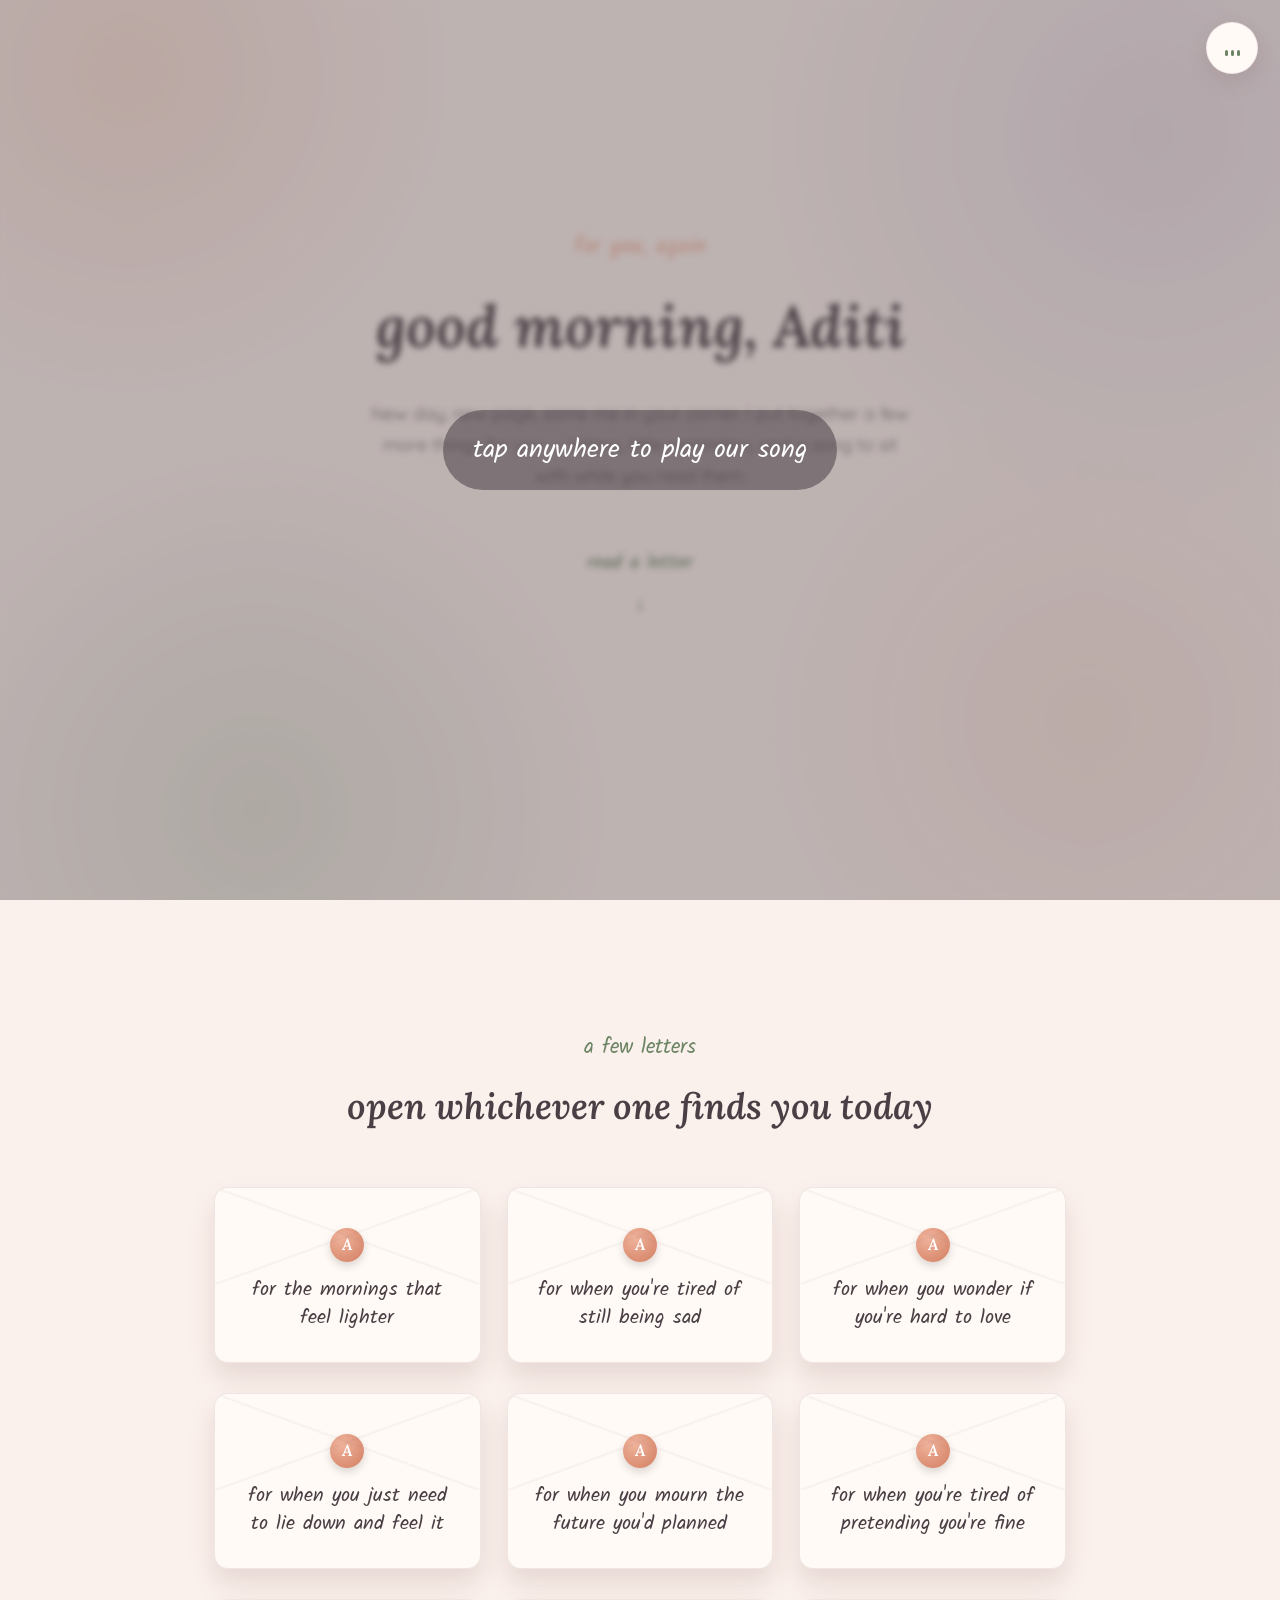
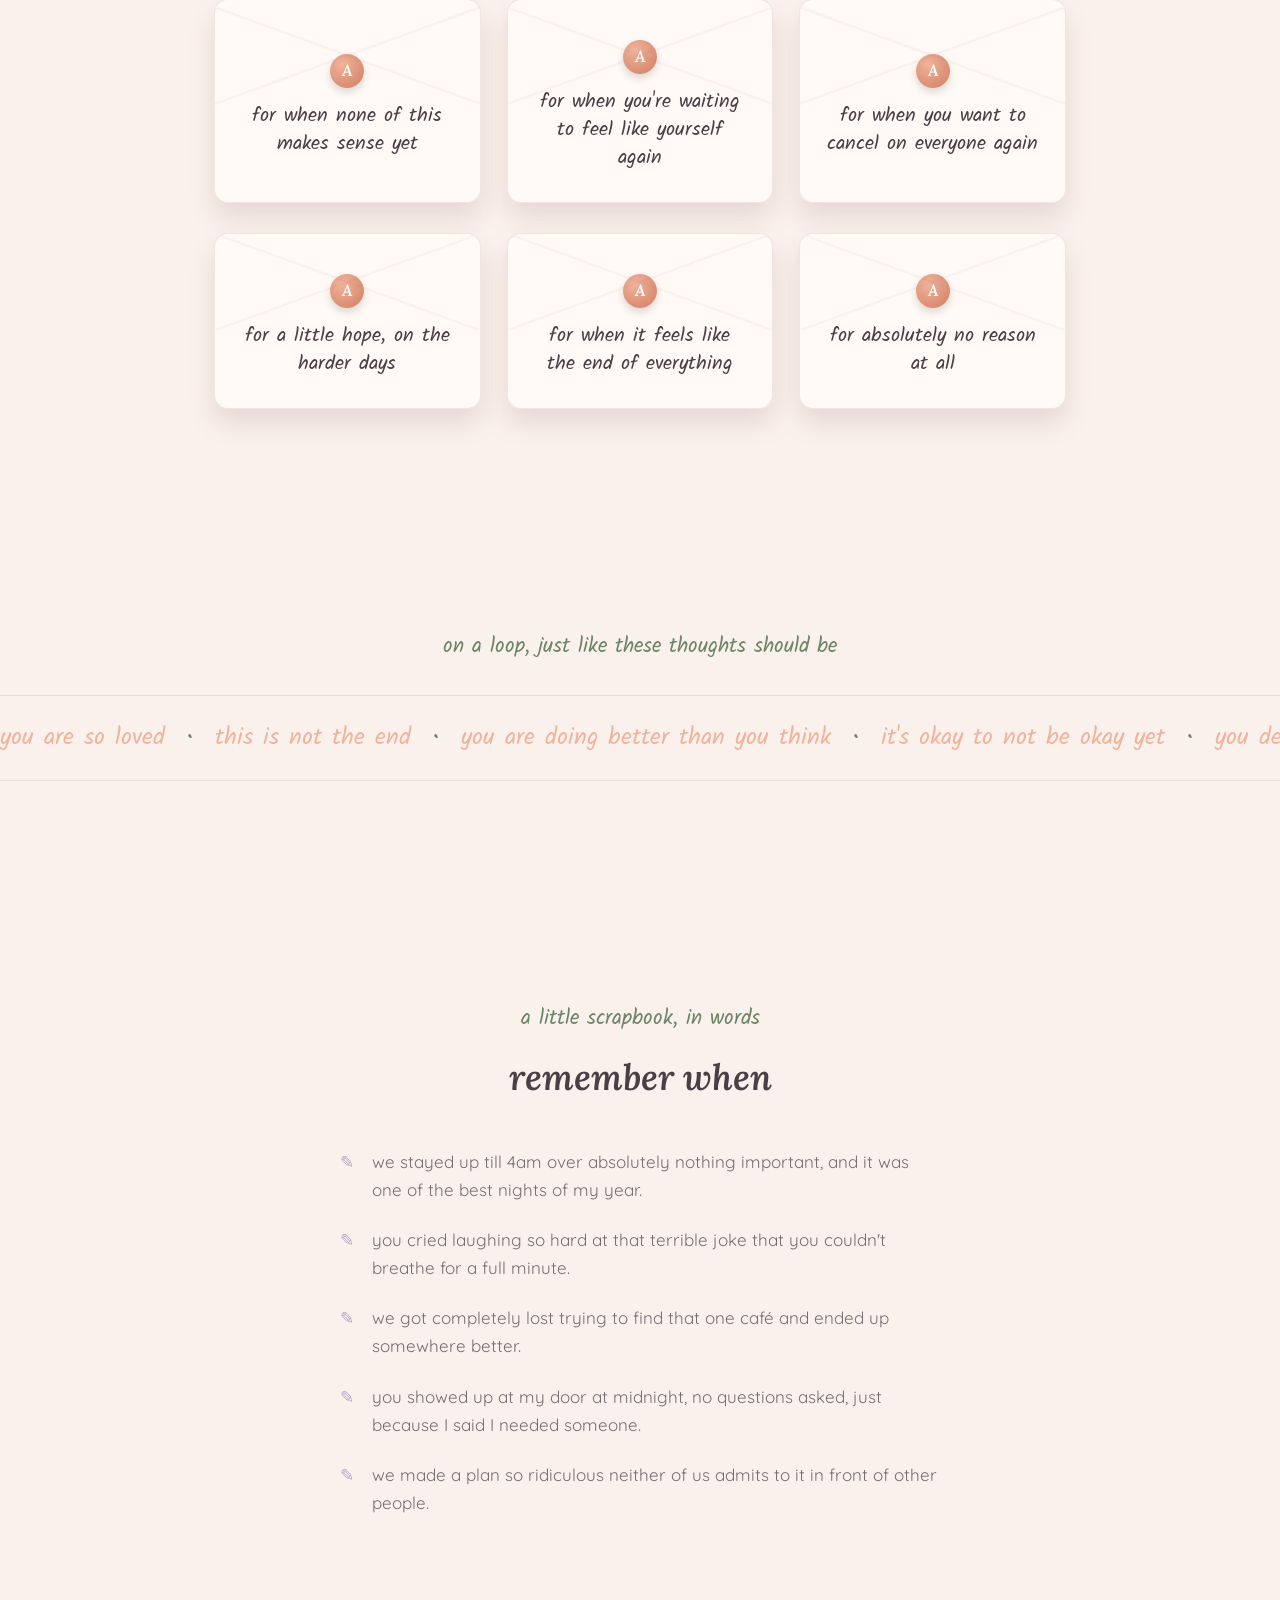
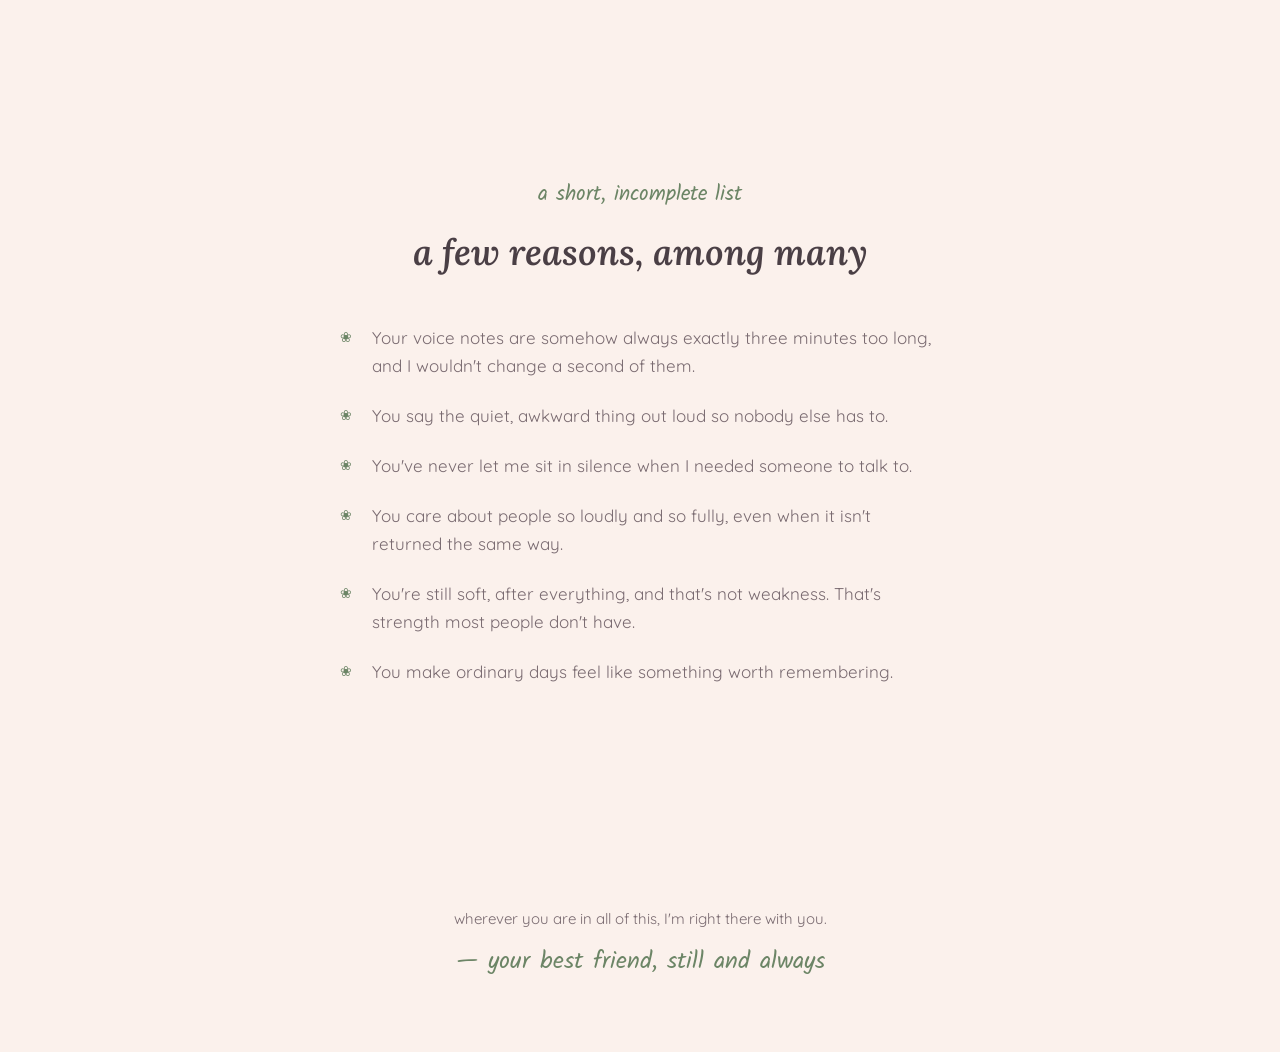
==== index.html @ 1a7e2102 "Add files via upload" ====
<!DOCTYPE html>
<html lang="en">
<head>
<meta charset="UTF-8">
<meta name="viewport" content="width=device-width, initial-scale=1.0">
<title>For Aditi</title>

<link rel="preconnect" href="https://fonts.googleapis.com">
<link rel="preconnect" href="https://fonts.gstatic.com" crossorigin>
<link href="https://fonts.googleapis.com/css2?family=Lora:ital,wght@0,500;0,600;1,500&family=Kalam:wght@400;700&family=Quicksand:wght@300;400;500;600&display=swap" rel="stylesheet">

<link rel="stylesheet" href="style.css">
</head>
<body>

<div class="bg-bloom" aria-hidden="true"></div>

<!-- ============== MUSIC ============== -->
<audio id="bgAudio" src="song.mp3" loop preload="auto"></audio>
<button class="music-toggle" id="musicToggle" aria-label="Play or pause the song">
  <span class="music-bars"><span></span><span></span><span></span></span>
</button>
<div class="music-prompt" id="musicPrompt">
  <p>tap anywhere to play our song</p>
</div>

<!-- ============== HERO ============== -->
<section class="hero">
  <p class="hero-eyebrow">for you, again</p>
  <h1 class="hero-title">good morning, Aditi</h1>
  <p class="hero-text">
    New day, new page, same me in your corner. I put together a few more
    things for you — letters, little reminders, and a song to sit with
    while you read them.
  </p>
  <a href="#letters" class="scroll-cue">
    <span>read a letter</span>
    <span class="scroll-arrow">↓</span>
  </a>
</section>

<!-- ============== LETTERS ============== -->
<section id="letters" class="letters-section">
  <p class="section-eyebrow">a few letters</p>
  <h2 class="section-title">open whichever one finds you today</h2>

  <div class="envelope-grid">

    <button class="envelope" data-message="Some mornings will feel lighter before you even remember why they should feel heavy. Let those mornings happen without guilt. They're not you forgetting. They're you healing.">
      <span class="seal">A</span>
      <span class="envelope-label">for the mornings that feel lighter</span>
    </button>

    <button class="envelope" data-message="You keep apologising for still being sad about this. Stop. There's no deadline on this feeling, no committee deciding you've grieved for long enough. Feel it exactly as long as you need to.">
      <span class="seal">A</span>
      <span class="envelope-label">for when you're tired of still being sad</span>
    </button>

    <button class="envelope" data-message="You are not hard to love. You are not too much, too sensitive, or too anything. You gave your love to someone who couldn't meet it. That's a gap in him, not an excess in you.">
      <span class="seal">A</span>
      <span class="envelope-label">for when you wonder if you're hard to love</span>
    </button>

    <button class="envelope" data-message="Put this on when you need it, and just lie there. You don't have to do anything with the feeling. You don't have to fix it right now. Just let the song hold it for a few minutes so you don't have to.">
      <span class="seal">A</span>
      <span class="envelope-label">for when you just need to lie down and feel it</span>
    </button>

    <button class="envelope" data-message="You keep thinking about the version of the future you'd planned with him. That future is gone, yes. But you get to build a new one, and this time every single detail in it is actually yours to choose.">
      <span class="seal">A</span>
      <span class="envelope-label">for when you mourn the future you'd planned</span>
    </button>

    <button class="envelope" data-message="You don't have to perform strength for people who ask how you're doing. 'I'm having a hard time, thanks for asking' is a full, honest, acceptable answer. You don't owe anyone a brave face.">
      <span class="seal">A</span>
      <span class="envelope-label">for when you're tired of pretending you're fine</span>
    </button>

    <button class="envelope" data-message="Somewhere down the line, this is going to be the thing that taught you what you won't settle for again. Right now it just hurts. Later, it'll make sense. Both of those things are true at once.">
      <span class="seal">A</span>
      <span class="envelope-label">for when none of this makes sense yet</span>
    </button>

    <button class="envelope" data-message="I know you keep waiting to feel 'back to normal.' Here's the thing — you won't go back. You'll go forward, into a version of normal that's a little wiser and a little more yours. That's not a loss. That's growth in disguise.">
      <span class="seal">A</span>
      <span class="envelope-label">for when you're waiting to feel like yourself again</span>
    </button>

    <button class="envelope" data-message="I know your instinct is to disappear a little right now, to cancel plans and go quiet. Come out anyway, even for an hour. You don't have to be fun. Just be there. I'll do the rest.">
      <span class="seal">A</span>
      <span class="envelope-label">for when you want to cancel on everyone again</span>
    </button>

    <button class="envelope" data-message="You will fall in love again, properly, with someone who makes it look easy to choose you. And until then, you are so completely loved right here, right now, exactly as you are.">
      <span class="seal">A</span>
      <span class="envelope-label">for a little hope, on the harder days</span>
    </button>

    <button class="envelope" data-message="This isn't the end of your story, it's barely even a plot twist. Give it six months, a year. You'll look back at this exact moment and barely recognise how much smaller it feels from there.">
      <span class="seal">A</span>
      <span class="envelope-label">for when it feels like the end of everything</span>
    </button>

    <button class="envelope" data-message="This one has no sad part. Just — I love you. I'm endlessly proud of how you're handling this. And I'm not going anywhere, not now, not ever. That's the whole letter.">
      <span class="seal">A</span>
      <span class="envelope-label">for absolutely no reason at all</span>
    </button>

  </div>
</section>

<!-- ============== LITTLE REMINDERS (marquee) ============== -->
<section class="reminders-section">
  <p class="section-eyebrow">on a loop, just like these thoughts should be</p>
  <div class="marquee">
    <div class="marquee-track">
      <span>you are so loved</span>
      <span>•</span>
      <span>this is not the end</span>
      <span>•</span>
      <span>you are doing better than you think</span>
      <span>•</span>
      <span>it's okay to not be okay yet</span>
      <span>•</span>
      <span>you deserve so much softness</span>
      <span>•</span>
      <span>you are so loved</span>
      <span>•</span>
      <span>this is not the end</span>
      <span>•</span>
      <span>you are doing better than you think</span>
      <span>•</span>
      <span>it's okay to not be okay yet</span>
      <span>•</span>
      <span>you deserve so much softness</span>
      <span>•</span>
    </div>
  </div>
</section>

<!-- ============== REMEMBER WHEN ============== -->
<section class="memories-section">
  <p class="section-eyebrow">a little scrapbook, in words</p>
  <h2 class="section-title">remember when</h2>

  <ul class="memories-list">
    <li>we stayed up till 4am over absolutely nothing important, and it was one of the best nights of my year.</li>
    <li>you cried laughing so hard at that terrible joke that you couldn't breathe for a full minute.</li>
    <li>we got completely lost trying to find that one café and ended up somewhere better.</li>
    <li>you showed up at my door at midnight, no questions asked, just because I said I needed someone.</li>
    <li>we made a plan so ridiculous neither of us admits to it in front of other people.</li>
  </ul>
</section>

<!-- ============== REASONS ============== -->
<section class="reasons-section">
  <p class="section-eyebrow">a short, incomplete list</p>
  <h2 class="section-title">a few reasons, among many</h2>

  <ul class="reasons-list">
    <li>Your voice notes are somehow always exactly three minutes too long, and I wouldn't change a second of them.</li>
    <li>You say the quiet, awkward thing out loud so nobody else has to.</li>
    <li>You've never let me sit in silence when I needed someone to talk to.</li>
    <li>You care about people so loudly and so fully, even when it isn't returned the same way.</li>
    <li>You're still soft, after everything, and that's not weakness. That's strength most people don't have.</li>
    <li>You make ordinary days feel like something worth remembering.</li>
  </ul>
</section>

<!-- ============== FOOTER ============== -->
<footer class="footer">
  <p class="footer-line">wherever you are in all of this, I'm right there with you.</p>
  <p class="footer-sign">— your best friend, still and always</p>
</footer>

<!-- ============== LETTER MODAL ============== -->
<div class="note-modal" id="noteModal">
  <div class="note-modal-card">
    <button class="note-modal-close" id="noteModalClose" aria-label="Close">✕</button>
    <p class="note-modal-text" id="noteModalText"></p>
  </div>
</div>

<script src="script.js"></script>
</body>
</html>
---- style.css ----
/* =========================================
   RESET
========================================= */
* { margin: 0; padding: 0; box-sizing: border-box; }
html { scroll-behavior: smooth; }
ul, ol { list-style: none; }
a { color: inherit; text-decoration: none; }
button { font: inherit; cursor: pointer; }

/* =========================================
   TOKENS — soft dawn palette
========================================= */
:root {
  --bg: #fbf1ec;
  --bg-soft: #f6e5e6;
  --card: #fffaf6;
  --sage: #8fa888;
  --sage-deep: #6c8566;
  --lavender: #b9a4c9;
  --peach: #f0b39c;
  --ink: #4a3f45;
  --ink-soft: #7a6b71;
  --shadow: rgba(122, 90, 90, 0.16);

  --font-display: "Lora", serif;
  --font-hand: "Kalam", cursive;
  --font-body: "Quicksand", sans-serif;
}

body {
  background: var(--bg);
  color: var(--ink);
  font-family: var(--font-body);
  font-weight: 400;
  line-height: 1.7;
  overflow-x: hidden;
  position: relative;
}

section {
  padding: 130px 24px;
  max-width: 900px;
  margin: 0 auto;
  text-align: center;
  position: relative;
  z-index: 1;
}

.section-eyebrow {
  font-family: var(--font-hand);
  font-size: 21px;
  color: var(--sage-deep);
}

.section-title {
  font-family: var(--font-display);
  font-style: italic;
  font-weight: 600;
  font-size: 36px;
  margin: 10px 0 20px;
  color: var(--ink);
}

/* =========================================
   BACKGROUND BLOOM
========================================= */
.bg-bloom {
  position: fixed;
  inset: 0;
  z-index: 0;
  pointer-events: none;
  background:
    radial-gradient(500px circle at 10% 8%, rgba(240, 179, 156, 0.28), transparent 65%),
    radial-gradient(600px circle at 90% 15%, rgba(185, 164, 201, 0.24), transparent 65%),
    radial-gradient(550px circle at 20% 90%, rgba(143, 168, 136, 0.20), transparent 65%),
    radial-gradient(500px circle at 85% 80%, rgba(240, 179, 156, 0.18), transparent 65%);
}

/* =========================================
   MUSIC CONTROLS
========================================= */
.music-toggle {
  position: fixed;
  top: 22px;
  right: 22px;
  z-index: 60;
  width: 52px;
  height: 52px;
  border-radius: 50%;
  background: var(--card);
  box-shadow: 0 8px 20px var(--shadow);
  display: flex;
  align-items: center;
  justify-content: center;
  border: 1px solid rgba(140, 110, 120, 0.12);
}

.music-bars {
  display: flex;
  align-items: flex-end;
  gap: 3px;
  height: 16px;
}

.music-bars span {
  width: 3px;
  background: var(--sage-deep);
  border-radius: 2px;
  height: 6px;
  transition: height .2s ease;
}

.music-toggle.playing .music-bars span:nth-child(1) { animation: bar1 1.1s ease-in-out infinite; }
.music-toggle.playing .music-bars span:nth-child(2) { animation: bar2 1.1s ease-in-out infinite .15s; }
.music-toggle.playing .music-bars span:nth-child(3) { animation: bar3 1.1s ease-in-out infinite .3s; }

@keyframes bar1 { 0%,100% { height: 6px; } 50% { height: 16px; } }
@keyframes bar2 { 0%,100% { height: 10px; } 50% { height: 5px; } }
@keyframes bar3 { 0%,100% { height: 8px; } 50% { height: 14px; } }

.music-prompt {
  position: fixed;
  inset: 0;
  z-index: 55;
  display: flex;
  align-items: center;
  justify-content: center;
  background: rgba(74, 63, 69, 0.35);
  backdrop-filter: blur(3px);
  opacity: 0;
  visibility: hidden;
  transition: opacity .3s ease, visibility .3s ease;
}

.music-prompt.visible {
  opacity: 1;
  visibility: visible;
}

.music-prompt p {
  font-family: var(--font-hand);
  font-size: 26px;
  color: #fff;
  background: rgba(74, 63, 69, 0.55);
  padding: 18px 30px;
  border-radius: 40px;
}

/* =========================================
   HERO
========================================= */
.hero {
  min-height: 100vh;
  display: flex;
  flex-direction: column;
  align-items: center;
  justify-content: center;
  padding-top: 80px;
}

.hero-eyebrow {
  font-family: var(--font-hand);
  font-size: 23px;
  color: var(--peach);
  margin-bottom: 10px;
}

.hero-title {
  font-family: var(--font-display);
  font-style: italic;
  font-weight: 600;
  font-size: 58px;
  color: var(--ink);
  margin-bottom: 24px;
}

.hero-text {
  max-width: 540px;
  font-size: 18px;
  color: var(--ink-soft);
  margin-bottom: 55px;
}

.scroll-cue {
  display: flex;
  flex-direction: column;
  align-items: center;
  gap: 8px;
  font-family: var(--font-hand);
  font-size: 20px;
  color: var(--sage-deep);
  transition: transform .3s ease;
}

.scroll-cue:hover { transform: translateY(4px); }
.scroll-arrow { animation: bob 2s ease-in-out infinite; }

@keyframes bob {
  0%, 100% { transform: translateY(0); }
  50% { transform: translateY(6px); }
}

/* =========================================
   LETTERS / ENVELOPES
========================================= */
.envelope-grid {
  margin-top: 50px;
  display: grid;
  grid-template-columns: repeat(auto-fit, minmax(250px, 1fr));
  gap: 30px 26px;
}

.envelope {
  position: relative;
  background: var(--card);
  border: 1px solid rgba(140, 110, 120, 0.14);
  border-radius: 14px;
  padding: 40px 24px 30px;
  min-height: 170px;
  display: flex;
  flex-direction: column;
  align-items: center;
  justify-content: center;
  gap: 14px;
  box-shadow: 0 14px 26px var(--shadow);
  transition: transform .25s ease, box-shadow .25s ease;
}

.envelope::before {
  content: "";
  position: absolute;
  top: 0;
  left: 0;
  right: 0;
  height: 55%;
  background: linear-gradient(160deg, transparent 49%, rgba(140, 110, 120, 0.07) 50%, transparent 51%),
              linear-gradient(20deg, transparent 49%, rgba(140, 110, 120, 0.07) 50%, transparent 51%);
  border-radius: 14px 14px 0 0;
  pointer-events: none;
}

.envelope:hover,
.envelope:focus-visible {
  transform: translateY(-6px);
  box-shadow: 0 20px 34px var(--shadow);
}

.seal {
  width: 34px;
  height: 34px;
  border-radius: 50%;
  background: radial-gradient(circle at 35% 30%, var(--peach), #d98b6f 75%);
  color: #fff;
  font-family: var(--font-display);
  font-style: italic;
  font-weight: 600;
  font-size: 16px;
  display: flex;
  align-items: center;
  justify-content: center;
  box-shadow: 0 4px 8px rgba(0,0,0,0.15);
}

.envelope-label {
  font-family: var(--font-hand);
  font-size: 20px;
  line-height: 1.4;
  color: var(--ink);
}

/* =========================================
   LETTER MODAL
========================================= */
.note-modal {
  position: fixed;
  inset: 0;
  z-index: 50;
  display: flex;
  align-items: center;
  justify-content: center;
  padding: 24px;
  background: rgba(74, 63, 69, 0.4);
  backdrop-filter: blur(6px);
  opacity: 0;
  visibility: hidden;
  transition: opacity .3s ease, visibility .3s ease;
}

.note-modal.open {
  opacity: 1;
  visibility: visible;
}

.note-modal-card {
  position: relative;
  max-width: 520px;
  width: 100%;
  background: var(--card);
  color: var(--ink);
  border-radius: 16px;
  padding: 54px 42px;
  box-shadow: 0 30px 60px rgba(74, 63, 69, 0.3);
  transform: scale(0.92) translateY(10px);
  transition: transform .3s ease;
  max-height: 80vh;
  overflow-y: auto;
}

.note-modal.open .note-modal-card {
  transform: scale(1) translateY(0);
}

.note-modal-text {
  font-family: var(--font-hand);
  font-size: 25px;
  line-height: 1.55;
  text-align: center;
}

.note-modal-close {
  position: absolute;
  top: 16px;
  right: 20px;
  background: none;
  border: none;
  font-size: 18px;
  color: var(--ink);
  opacity: 0.45;
  transition: opacity .2s ease;
}

.note-modal-close:hover { opacity: 1; }

/* =========================================
   MARQUEE / LITTLE REMINDERS
========================================= */
.reminders-section {
  max-width: 100%;
  padding: 90px 0;
}

.marquee {
  margin-top: 30px;
  overflow: hidden;
  white-space: nowrap;
  border-top: 1px solid rgba(140,110,120,0.15);
  border-bottom: 1px solid rgba(140,110,120,0.15);
  padding: 22px 0;
}

.marquee-track {
  display: inline-flex;
  gap: 22px;
  animation: scrollMarquee 32s linear infinite;
  font-family: var(--font-hand);
  font-size: 24px;
  color: var(--sage-deep);
}

.marquee-track span:nth-child(odd) { color: var(--peach); }

@keyframes scrollMarquee {
  from { transform: translateX(0); }
  to { transform: translateX(-50%); }
}

/* =========================================
   MEMORIES / REASONS LISTS
========================================= */
.memories-list,
.reasons-list {
  margin-top: 40px;
  display: flex;
  flex-direction: column;
  gap: 22px;
  text-align: left;
  max-width: 600px;
  margin-left: auto;
  margin-right: auto;
}

.memories-list li,
.reasons-list li {
  position: relative;
  padding-left: 32px;
  font-size: 17px;
  line-height: 1.65;
  color: var(--ink-soft);
}

.memories-list li::before {
  content: "✎";
  position: absolute;
  left: 0;
  top: 0;
  color: var(--lavender);
  font-size: 17px;
}

.reasons-list li::before {
  content: "❀";
  position: absolute;
  left: 0;
  top: 2px;
  color: var(--sage-deep);
  font-size: 14px;
}

/* =========================================
   FOOTER
========================================= */
.footer {
  padding: 90px 24px 70px;
  text-align: center;
  position: relative;
  z-index: 1;
}

.footer-line {
  color: var(--ink-soft);
  font-size: 15px;
  margin-bottom: 10px;
}

.footer-sign {
  font-family: var(--font-hand);
  font-size: 24px;
  color: var(--sage-deep);
}

/* =========================================
   MOTION SAFETY
========================================= */
@media (prefers-reduced-motion: reduce) {
  *, *::before, *::after {
    animation-duration: 0.001ms !important;
    animation-iteration-count: 1 !important;
    transition-duration: 0.001ms !important;
    scroll-behavior: auto !important;
  }
  .marquee-track { animation: none; }
}

/* =========================================
   RESPONSIVE
========================================= */
@media (max-width: 640px) {
  section { padding: 70px 18px; }
  .hero { padding-top: 60px; }
  .hero-title { font-size: 38px; }
  .hero-text { font-size: 16px; margin-bottom: 44px; }
  .section-title { font-size: 26px; }
  .section-eyebrow { font-size: 18px; }

  .envelope-grid { grid-template-columns: 1fr; gap: 20px; margin-top: 36px; }
  .envelope { min-height: 130px; padding: 32px 20px 24px; }
  .envelope-label { font-size: 18px; }

  .note-modal-card { padding: 40px 24px; max-height: 75vh; }
  .note-modal-text { font-size: 21px; }

  .memories-list li, .reasons-list li { font-size: 15px; padding-left: 26px; }

  .marquee-track { font-size: 19px; }

  .music-toggle { width: 46px; height: 46px; top: 16px; right: 16px; }
}

@media (max-width: 380px) {
  .hero-title { font-size: 32px; }
  .envelope-label { font-size: 16px; }
}
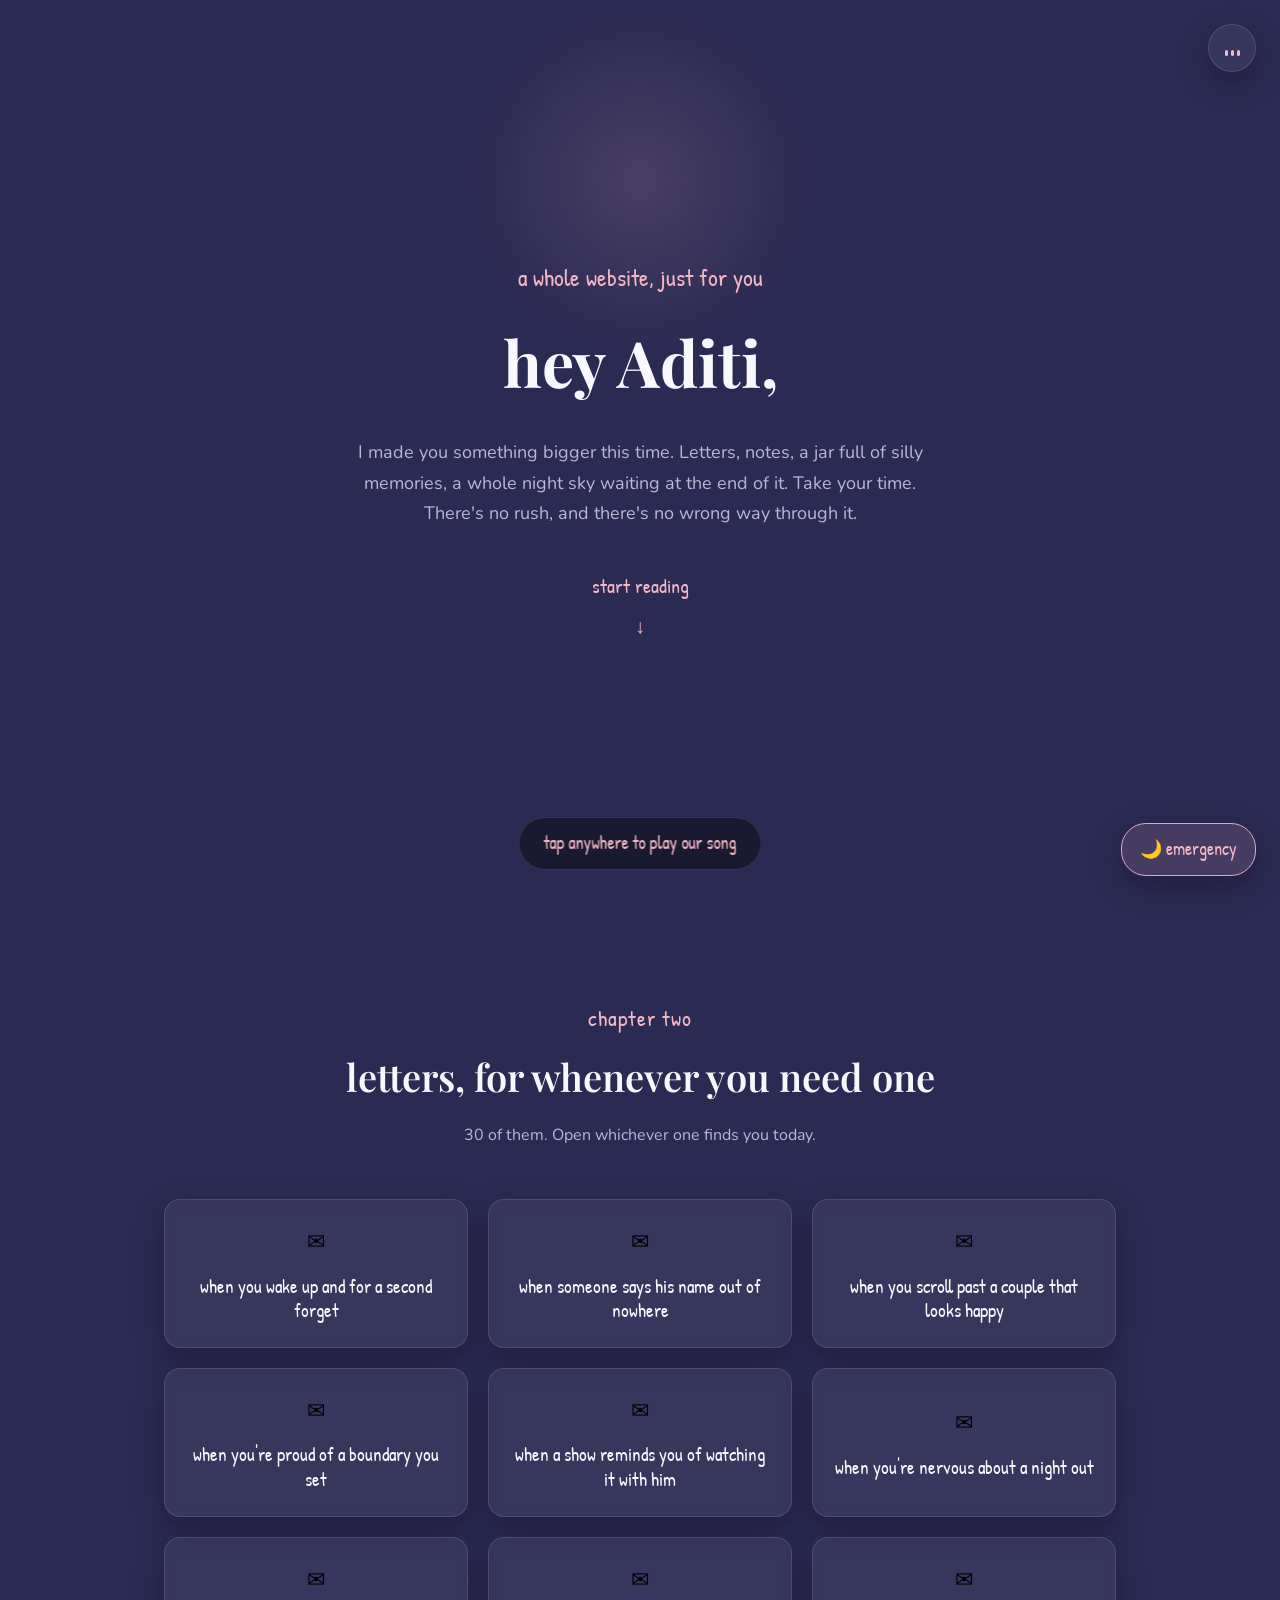
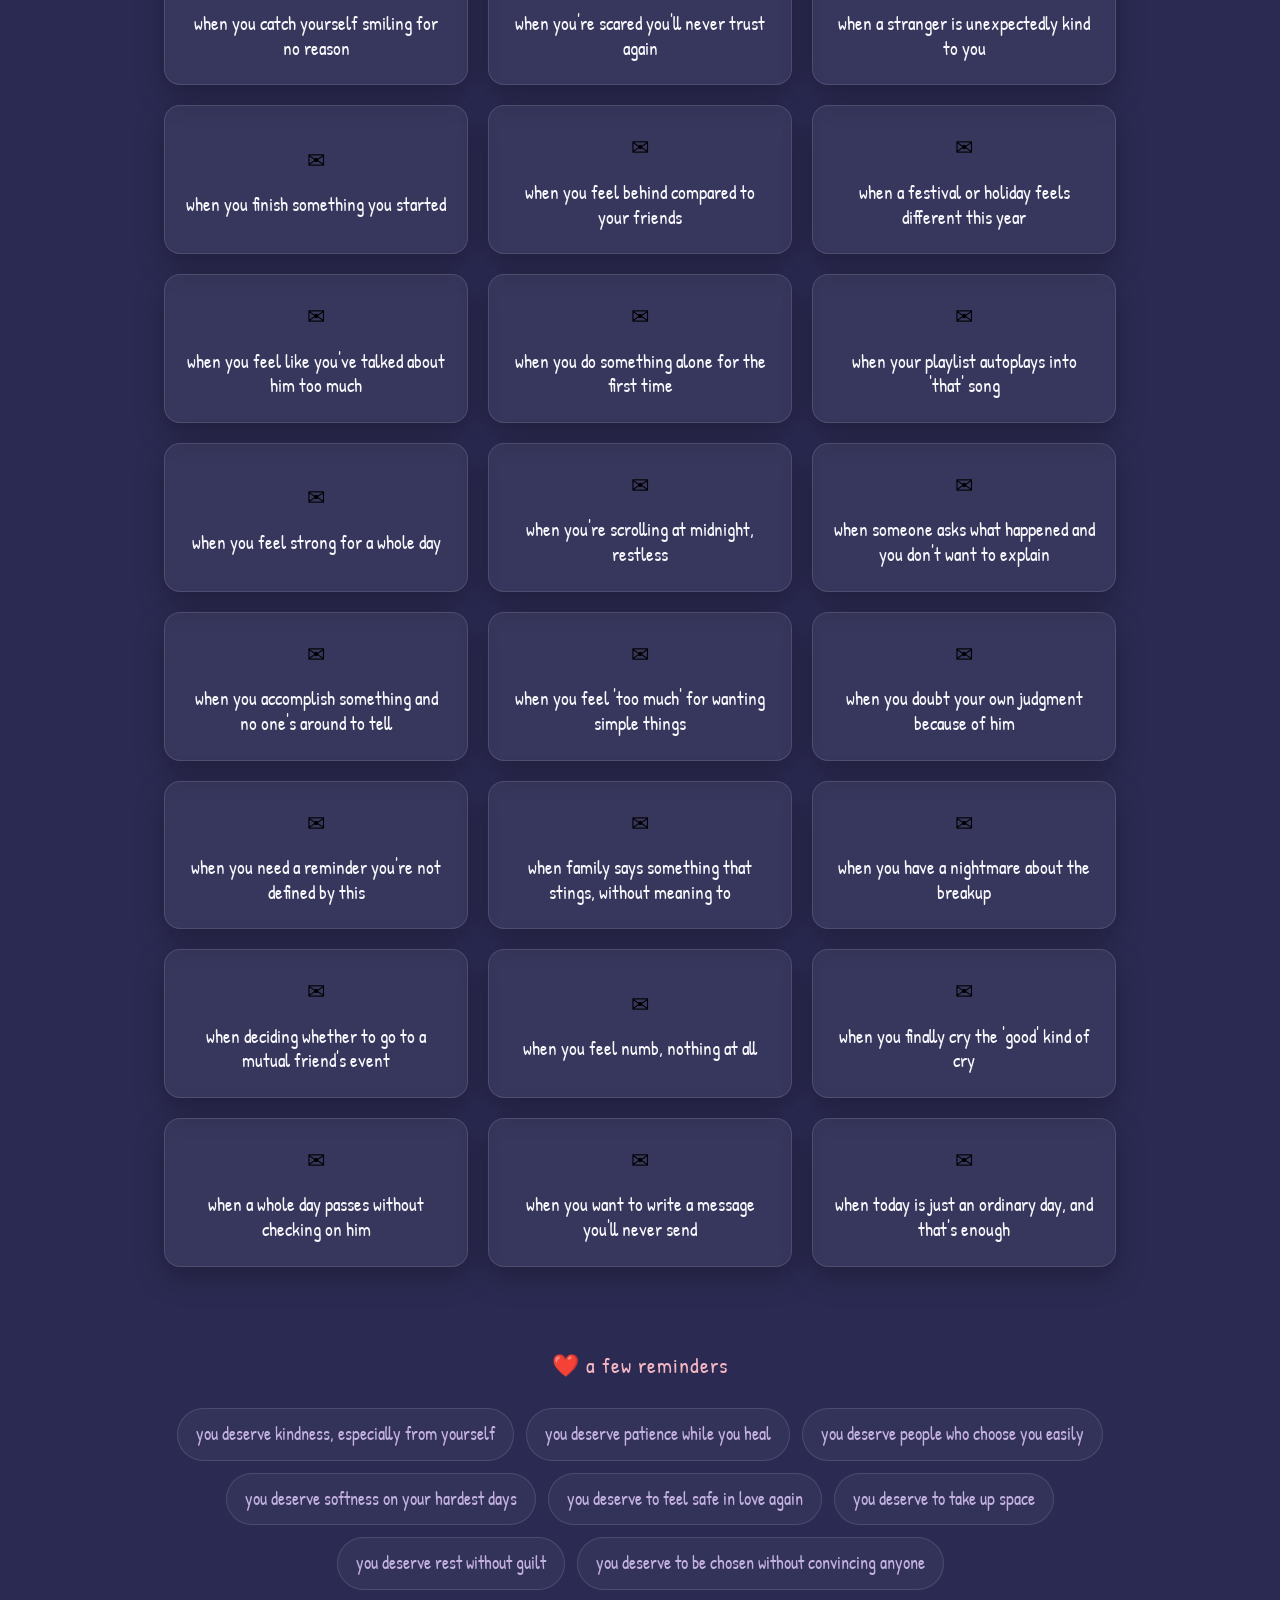
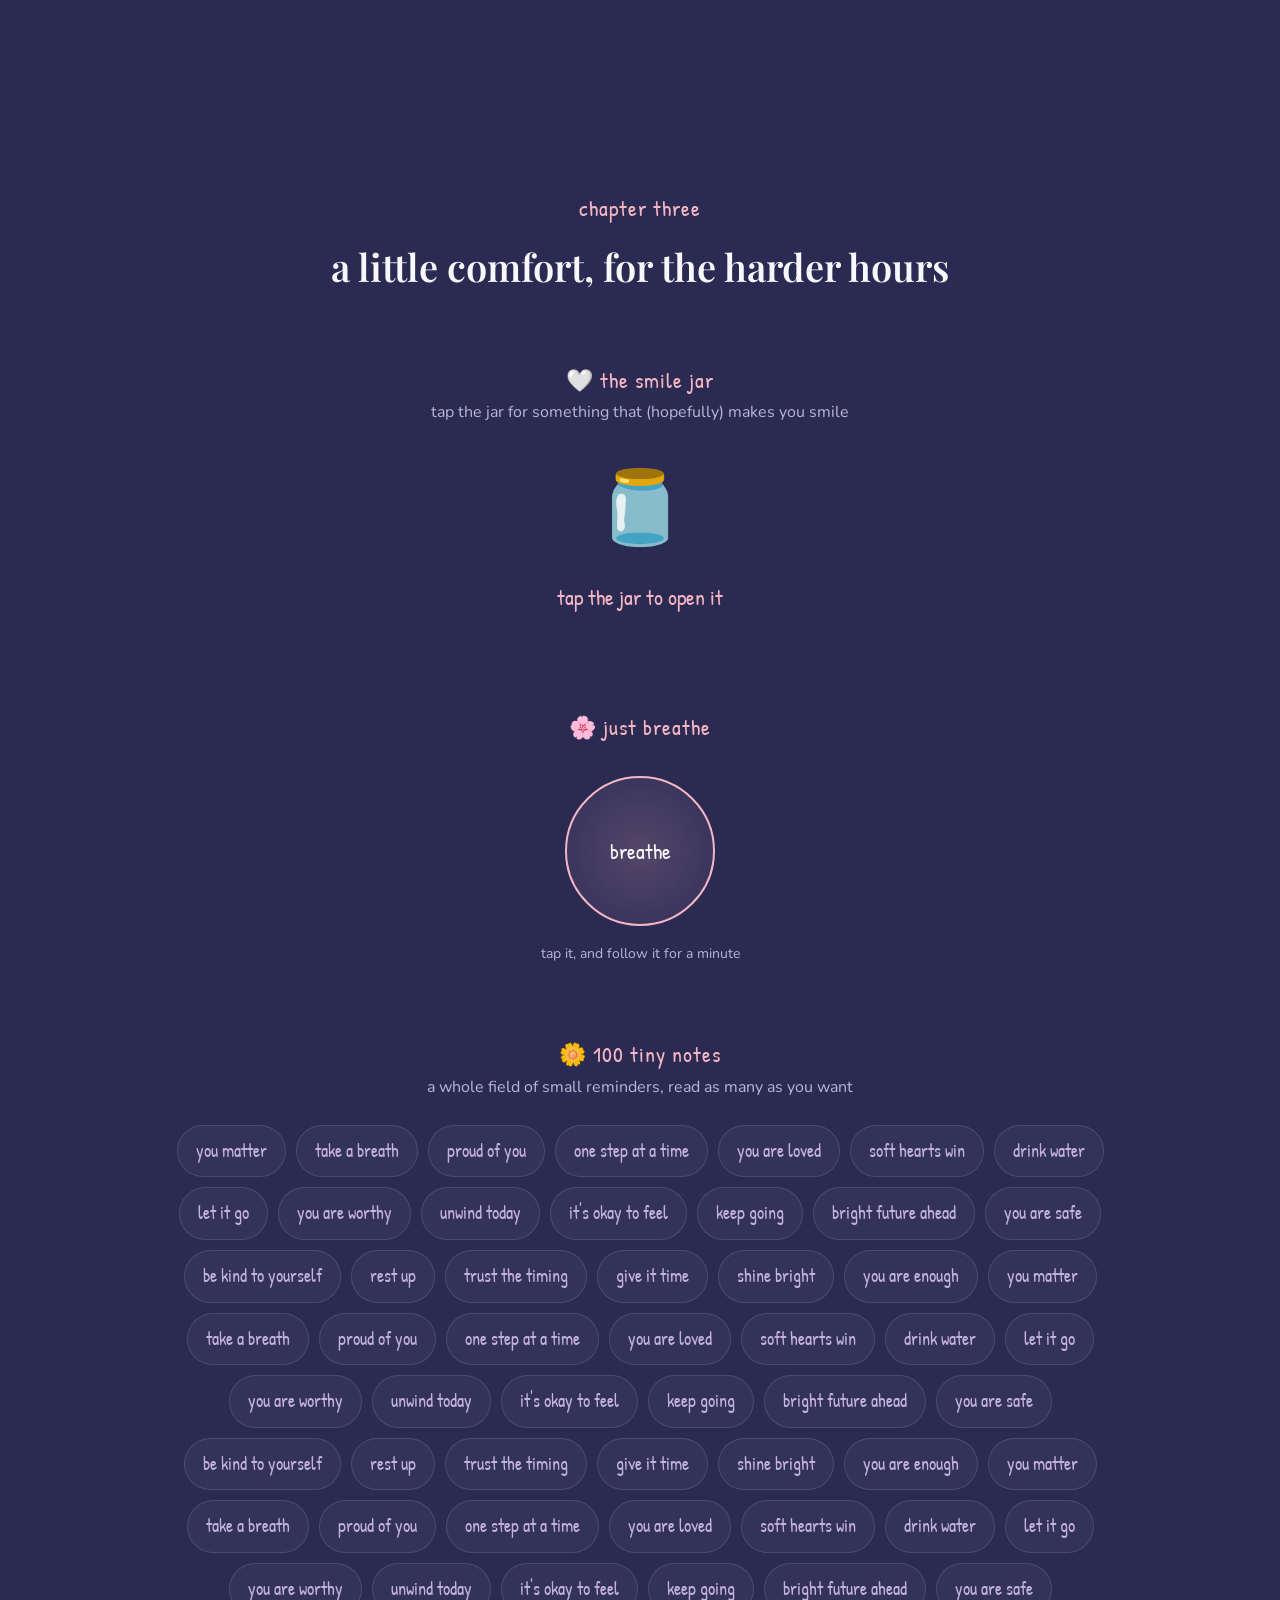
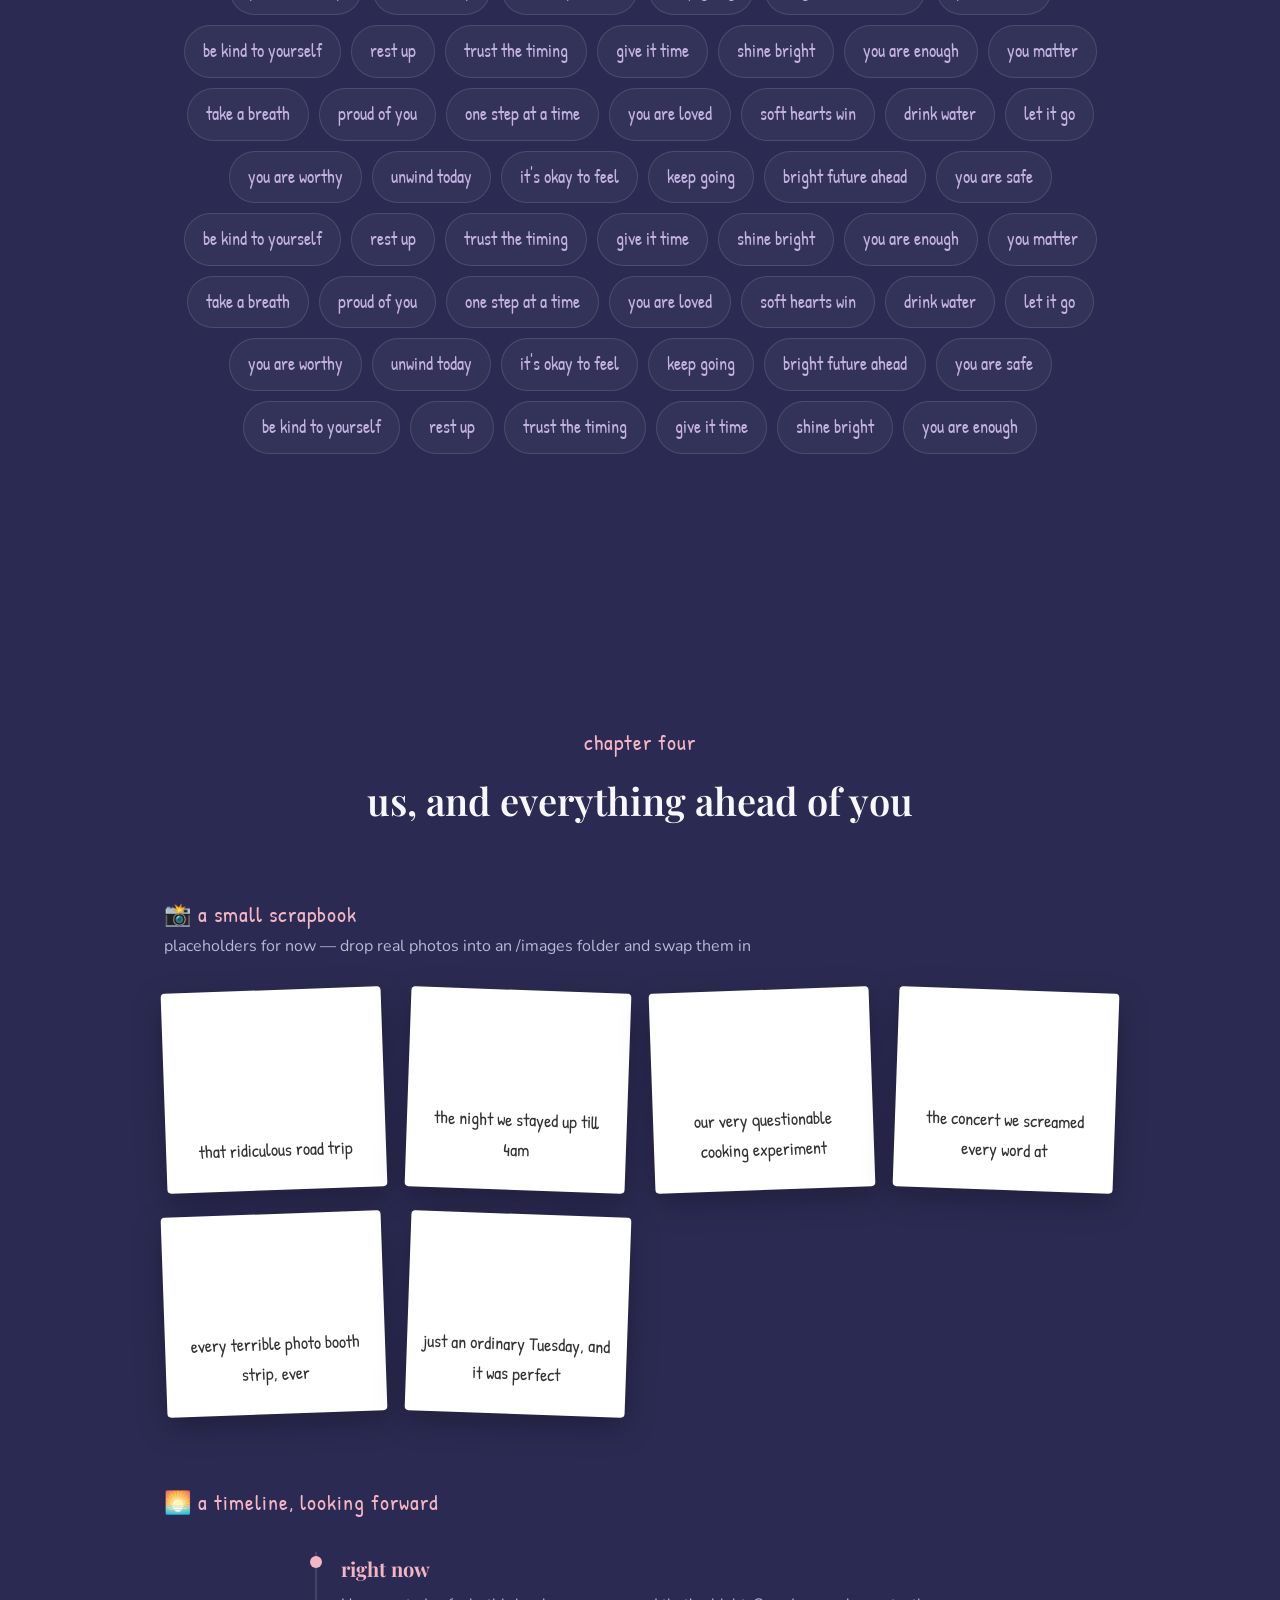
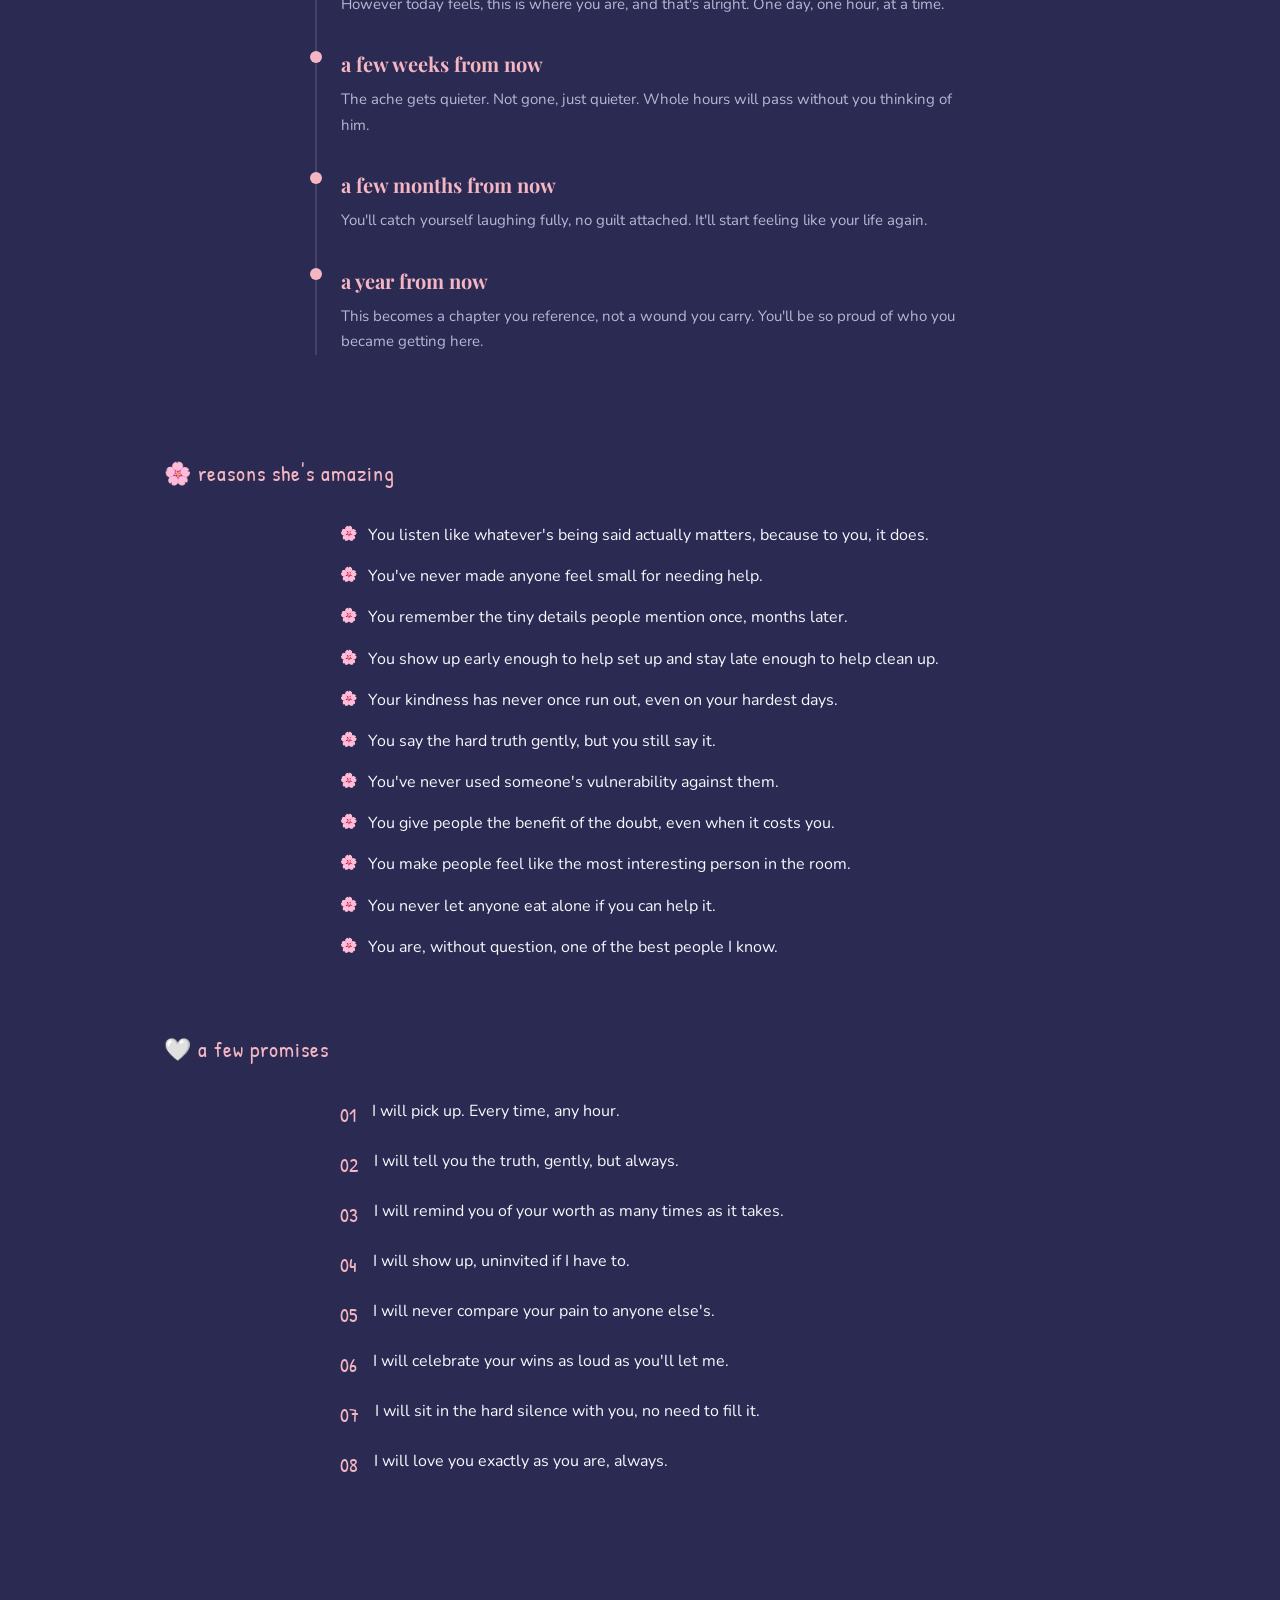
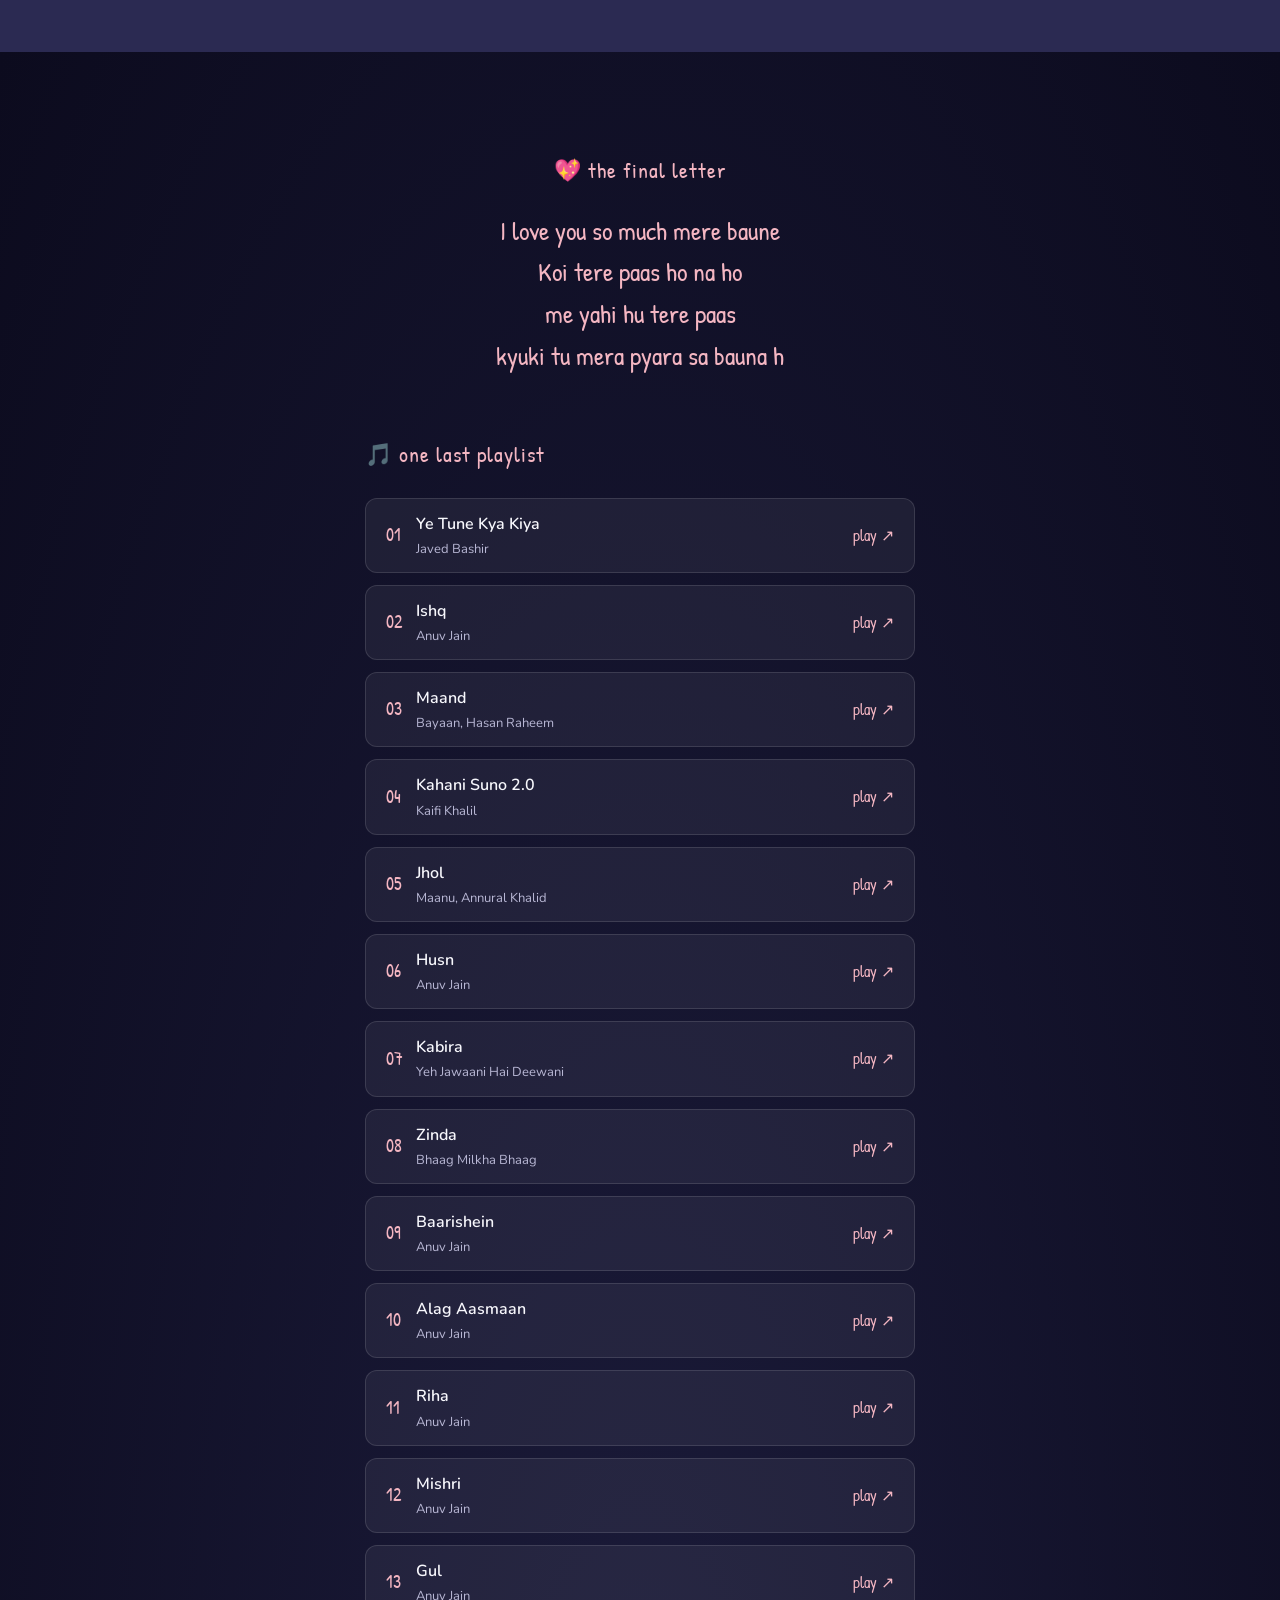
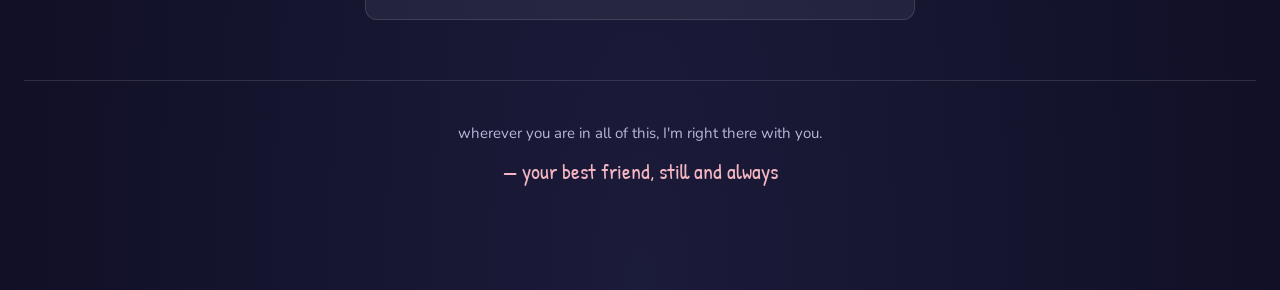
==== commit 032faa64: "Add files via upload" ====
--- a/index.html
+++ b/index.html
@@ -3,177 +3,375 @@
 <head>
 <meta charset="UTF-8">
 <meta name="viewport" content="width=device-width, initial-scale=1.0">
+<meta name="description" content="A little corner of the internet made for Aditi.">
+<meta name="theme-color" content="#2b2a52">
+<link rel="icon" href="data:image/svg+xml,<svg xmlns=%22http://www.w3.org/2000/svg%22 viewBox=%220 0 100 100%22><text y=%22.9em%22 font-size=%2290%22>🌸</text></svg>">
 <title>For Aditi</title>
 
 <link rel="preconnect" href="https://fonts.googleapis.com">
 <link rel="preconnect" href="https://fonts.gstatic.com" crossorigin>
-<link href="https://fonts.googleapis.com/css2?family=Lora:ital,wght@0,500;0,600;1,500&family=Kalam:wght@400;700&family=Quicksand:wght@300;400;500;600&display=swap" rel="stylesheet">
+<link href="https://fonts.googleapis.com/css2?family=Playfair+Display:ital,wght@0,500;0,600;1,500;1,600&family=Patrick+Hand&family=Nunito:wght@300;400;500;600;700&display=swap" rel="stylesheet">
 
 <link rel="stylesheet" href="style.css">
 </head>
 <body>
 
-<div class="bg-bloom" aria-hidden="true"></div>
-
-<!-- ============== MUSIC ============== -->
+<!-- ============================================
+     LOADER
+============================================ -->
+<div class="loader" id="loader">
+  <div class="loader-inner">
+    <span class="loader-flower">🌸</span>
+    <p>opening something for you...</p>
+  </div>
+</div>
+
+<!-- ============================================
+     MUSIC
+============================================ -->
 <audio id="bgAudio" src="song.mp3" loop preload="auto"></audio>
 <button class="music-toggle" id="musicToggle" aria-label="Play or pause the song">
   <span class="music-bars"><span></span><span></span><span></span></span>
 </button>
-<div class="music-prompt" id="musicPrompt">
-  <p>tap anywhere to play our song</p>
+<div class="music-prompt" id="musicPrompt"><p>tap anywhere to play our song</p></div>
+
+<!-- ============================================
+     EMERGENCY BUTTON (always available)
+============================================ -->
+<button class="emergency-btn" id="emergencyBtn">🌙 emergency</button>
+
+<div class="emergency-modal" id="emergencyModal">
+  <div class="emergency-card">
+    <button class="emergency-close" id="emergencyClose" aria-label="Close">✕</button>
+    <p class="emergency-title">hey. i've got you.</p>
+    <p class="emergency-text">
+      If you're here, something feels like too much right now.
+      Just breathe with me for a second — in for four, hold for four,
+      out for four. Whatever this feeling is, it will pass, even
+      when it doesn't feel like it will.
+    </p>
+    <p class="emergency-text">
+      Call me. Any hour, no explanation needed, I will pick up.
+    </p>
+    <p class="emergency-note">
+      And if things ever feel unsafe or unbearable, please also reach out
+      to someone near you or a helpline like AASRA (91-9820466726, 24/7) —
+      in addition to me, not instead of me.
+    </p>
+  </div>
 </div>
 
-<!-- ============== HERO ============== -->
-<section class="hero">
-  <p class="hero-eyebrow">for you, again</p>
-  <h1 class="hero-title">good morning, Aditi</h1>
-  <p class="hero-text">
-    New day, new page, same me in your corner. I put together a few more
-    things for you — letters, little reminders, and a song to sit with
-    while you read them.
-  </p>
-  <a href="#letters" class="scroll-cue">
-    <span>read a letter</span>
-    <span class="scroll-arrow">↓</span>
-  </a>
-</section>
-
-<!-- ============== LETTERS ============== -->
-<section id="letters" class="letters-section">
-  <p class="section-eyebrow">a few letters</p>
-  <h2 class="section-title">open whichever one finds you today</h2>
-
-  <div class="envelope-grid">
-
-    <button class="envelope" data-message="Some mornings will feel lighter before you even remember why they should feel heavy. Let those mornings happen without guilt. They're not you forgetting. They're you healing.">
-      <span class="seal">A</span>
-      <span class="envelope-label">for the mornings that feel lighter</span>
-    </button>
-
-    <button class="envelope" data-message="You keep apologising for still being sad about this. Stop. There's no deadline on this feeling, no committee deciding you've grieved for long enough. Feel it exactly as long as you need to.">
-      <span class="seal">A</span>
-      <span class="envelope-label">for when you're tired of still being sad</span>
-    </button>
-
-    <button class="envelope" data-message="You are not hard to love. You are not too much, too sensitive, or too anything. You gave your love to someone who couldn't meet it. That's a gap in him, not an excess in you.">
-      <span class="seal">A</span>
-      <span class="envelope-label">for when you wonder if you're hard to love</span>
-    </button>
-
-    <button class="envelope" data-message="Put this on when you need it, and just lie there. You don't have to do anything with the feeling. You don't have to fix it right now. Just let the song hold it for a few minutes so you don't have to.">
-      <span class="seal">A</span>
-      <span class="envelope-label">for when you just need to lie down and feel it</span>
-    </button>
-
-    <button class="envelope" data-message="You keep thinking about the version of the future you'd planned with him. That future is gone, yes. But you get to build a new one, and this time every single detail in it is actually yours to choose.">
-      <span class="seal">A</span>
-      <span class="envelope-label">for when you mourn the future you'd planned</span>
-    </button>
-
-    <button class="envelope" data-message="You don't have to perform strength for people who ask how you're doing. 'I'm having a hard time, thanks for asking' is a full, honest, acceptable answer. You don't owe anyone a brave face.">
-      <span class="seal">A</span>
-      <span class="envelope-label">for when you're tired of pretending you're fine</span>
-    </button>
-
-    <button class="envelope" data-message="Somewhere down the line, this is going to be the thing that taught you what you won't settle for again. Right now it just hurts. Later, it'll make sense. Both of those things are true at once.">
-      <span class="seal">A</span>
-      <span class="envelope-label">for when none of this makes sense yet</span>
-    </button>
-
-    <button class="envelope" data-message="I know you keep waiting to feel 'back to normal.' Here's the thing — you won't go back. You'll go forward, into a version of normal that's a little wiser and a little more yours. That's not a loss. That's growth in disguise.">
-      <span class="seal">A</span>
-      <span class="envelope-label">for when you're waiting to feel like yourself again</span>
-    </button>
-
-    <button class="envelope" data-message="I know your instinct is to disappear a little right now, to cancel plans and go quiet. Come out anyway, even for an hour. You don't have to be fun. Just be there. I'll do the rest.">
-      <span class="seal">A</span>
-      <span class="envelope-label">for when you want to cancel on everyone again</span>
-    </button>
-
-    <button class="envelope" data-message="You will fall in love again, properly, with someone who makes it look easy to choose you. And until then, you are so completely loved right here, right now, exactly as you are.">
-      <span class="seal">A</span>
-      <span class="envelope-label">for a little hope, on the harder days</span>
-    </button>
-
-    <button class="envelope" data-message="This isn't the end of your story, it's barely even a plot twist. Give it six months, a year. You'll look back at this exact moment and barely recognise how much smaller it feels from there.">
-      <span class="seal">A</span>
-      <span class="envelope-label">for when it feels like the end of everything</span>
-    </button>
-
-    <button class="envelope" data-message="This one has no sad part. Just — I love you. I'm endlessly proud of how you're handling this. And I'm not going anywhere, not now, not ever. That's the whole letter.">
-      <span class="seal">A</span>
-      <span class="envelope-label">for absolutely no reason at all</span>
-    </button>
-
-  </div>
-</section>
-
-<!-- ============== LITTLE REMINDERS (marquee) ============== -->
-<section class="reminders-section">
-  <p class="section-eyebrow">on a loop, just like these thoughts should be</p>
-  <div class="marquee">
-    <div class="marquee-track">
-      <span>you are so loved</span>
-      <span>•</span>
-      <span>this is not the end</span>
-      <span>•</span>
-      <span>you are doing better than you think</span>
-      <span>•</span>
-      <span>it's okay to not be okay yet</span>
-      <span>•</span>
-      <span>you deserve so much softness</span>
-      <span>•</span>
-      <span>you are so loved</span>
-      <span>•</span>
-      <span>this is not the end</span>
-      <span>•</span>
-      <span>you are doing better than you think</span>
-      <span>•</span>
-      <span>it's okay to not be okay yet</span>
-      <span>•</span>
-      <span>you deserve so much softness</span>
-      <span>•</span>
+<!-- ============================================
+     CHAPTER 1 — FOUNDATION
+============================================ -->
+<section class="chapter chapter-1">
+  <div class="dawn-glow" aria-hidden="true"></div>
+
+  <div class="hero reveal">
+    <p class="hero-eyebrow">a whole website, just for you</p>
+    <h1 class="hero-title">hey Aditi,</h1>
+    <p class="hero-text">
+      I made you something bigger this time. Letters, notes, a jar full
+      of silly memories, a whole night sky waiting at the end of it.
+      Take your time. There's no rush, and there's no wrong way through it.
+    </p>
+    <a href="#chapter2" class="scroll-cue">
+      <span>start reading</span>
+      <span class="scroll-arrow">↓</span>
+    </a>
+  </div>
+</section>
+
+<!-- ============================================
+     CHAPTER 2 — HEART
+============================================ -->
+<section class="chapter chapter-2" id="chapter2">
+
+  <div class="chapter-heading reveal">
+    <p class="section-eyebrow">chapter two</p>
+    <h2 class="section-title">letters, for whenever you need one</h2>
+    <p class="section-sub">30 of them. Open whichever one finds you today.</p>
+  </div>
+
+  <div class="envelope-grid reveal" id="letterGrid">
+    <!-- 30 letters injected via data-message, written directly -->
+    <button class="envelope" data-message="For one second this morning, you forgot. Then it came back. That half-second of forgetting is not nothing — it's the first proof that your mind knows how to rest from this, even briefly.">
+      <span class="seal">✉</span><span class="envelope-label">when you wake up and for a second forget</span>
+    </button>
+    <button class="envelope" data-message="Someone said his name and your stomach dropped. That's just a reflex healing, not a setback. Reflexes fade with time. Give this one time too.">
+      <span class="seal">✉</span><span class="envelope-label">when someone says his name out of nowhere</span>
+    </button>
+    <button class="envelope" data-message="A happy couple on your feed isn't a verdict on your life. You're not behind. You're just in a different part of your story, one with a much better ending coming.">
+      <span class="seal">✉</span><span class="envelope-label">when you scroll past a couple that looks happy</span>
+    </button>
+    <button class="envelope" data-message="Setting that boundary probably felt uncomfortable. Good boundaries usually do at first. I'm proud of you for choosing your peace, even when it was hard.">
+      <span class="seal">✉</span><span class="envelope-label">when you're proud of a boundary you set</span>
+    </button>
+    <button class="envelope" data-message="Some show reminds you of watching it together, and now it feels tainted. Give it time — you'll get to reclaim it as just a good show again, on your own terms.">
+      <span class="seal">✉</span><span class="envelope-label">when a show reminds you of watching it with him</span>
+    </button>
+    <button class="envelope" data-message="Nervous about going out again is normal, not a sign something's wrong with you. Go anyway, even for an hour. You get to practice being out in the world again at your own pace.">
+      <span class="seal">✉</span><span class="envelope-label">when you're nervous about a night out</span>
+    </button>
+    <button class="envelope" data-message="You smiled without meaning to. Let it happen. You don't need permission to feel good, even mid-heartbreak. That smile is allowed to just be a smile.">
+      <span class="seal">✉</span><span class="envelope-label">when you catch yourself smiling for no reason</span>
+    </button>
+    <button class="envelope" data-message="Trust doesn't have to come back all at once. It comes back in small doses, with the right people, at the right pace. You will trust again. Slowly counts.">
+      <span class="seal">✉</span><span class="envelope-label">when you're scared you'll never trust again</span>
+    </button>
+    <button class="envelope" data-message="A stranger being kind to you out of nowhere isn't random. The world still has softness in it for you, even now. Let it in.">
+      <span class="seal">✉</span><span class="envelope-label">when a stranger is unexpectedly kind to you</span>
+    </button>
+    <button class="envelope" data-message="You finished something, even something small. That's momentum. That's proof you can still follow through, even while carrying all of this. Well done.">
+      <span class="seal">✉</span><span class="envelope-label">when you finish something you started</span>
+    </button>
+    <button class="envelope" data-message="Everyone's on a different timeline, and yours isn't behind, it's just yours. Comparing chapters from two completely different books was never going to be fair to either book.">
+      <span class="seal">✉</span><span class="envelope-label">when you feel behind compared to your friends</span>
+    </button>
+    <button class="envelope" data-message="Festivals hit different this year, I know. It's allowed to feel a little off. Come celebrate with me anyway — we'll make new traditions if the old ones feel too heavy right now.">
+      <span class="seal">✉</span><span class="envelope-label">when a festival or holiday feels different this year</span>
+    </button>
+    <button class="envelope" data-message="You don't need a new update on him to talk to me. Talk to me about anything, or nothing. I'm not keeping count of how many times you've mentioned this.">
+      <span class="seal">✉</span><span class="envelope-label">when you feel like you've talked about him too much</span>
+    </button>
+    <button class="envelope" data-message="Doing something alone for the first time is scary and also kind of powerful. You're allowed to feel both at once. Small proof, every time, that you can hold your own hand.">
+      <span class="seal">✉</span><span class="envelope-label">when you do something alone for the first time</span>
+    </button>
+    <button class="envelope" data-message="Your playlist landed on 'our' song. Skip it if you need to, or sit with it for a minute if you don't. Either choice is fine. The song doesn't get to decide your day.">
+      <span class="seal">✉</span><span class="envelope-label">when your playlist autoplays into 'that' song</span>
+    </button>
+    <button class="envelope" data-message="A whole day of feeling strong. Notice it. Remember it exists as a possibility, even if tomorrow dips again. You get to have more of these days, and you will.">
+      <span class="seal">✉</span><span class="envelope-label">when you feel strong for a whole day</span>
+    </button>
+    <button class="envelope" data-message="Restless midnight scrolling rarely finds anything good. Put the phone face down. Text me instead — I answer at ridiculous hours, always have.">
+      <span class="seal">✉</span><span class="envelope-label">when you're scrolling at midnight, restless</span>
+    </button>
+    <button class="envelope" data-message="You don't owe anyone the full story. 'It didn't work out' is a complete sentence. You get to decide who earns the details, and when, or if at all.">
+      <span class="seal">✉</span><span class="envelope-label">when someone asks what happened and you don't want to explain</span>
+    </button>
+    <button class="envelope" data-message="You did something good and there was no obvious person to tell first. Tell me. I want to hear about it, always, even the small wins, especially the small wins.">
+      <span class="seal">✉</span><span class="envelope-label">when you accomplish something and no one's around to tell</span>
+    </button>
+    <button class="envelope" data-message="Wanting simple, consistent love isn't 'too much.' It's the bare minimum, and you deserve people who meet it without being asked twice.">
+      <span class="seal">✉</span><span class="envelope-label">when you feel 'too much' for wanting simple things</span>
+    </button>
+    <button class="envelope" data-message="One bad relationship doesn't get to rewrite your whole judgment. You've made plenty of good calls in your life. This one just didn't work out. That's allowed.">
+      <span class="seal">✉</span><span class="envelope-label">when you doubt your own judgment because of him</span>
+    </button>
+    <button class="envelope" data-message="You are not 'the girl who got her heart broken.' You are a hundred other things first, and this is just one hard chapter tucked somewhere in the middle of a very long book.">
+      <span class="seal">✉</span><span class="envelope-label">when you need a reminder you're not defined by this</span>
+    </button>
+    <button class="envelope" data-message="Family can say the wrong thing without meaning any harm by it. It's allowed to still sting. You're also allowed to just say 'that hurt a little' out loud, to them or to me.">
+      <span class="seal">✉</span><span class="envelope-label">when family says something that stings, without meaning to</span>
+    </button>
+    <button class="envelope" data-message="Nightmares about it are just your brain processing on overtime while you sleep. It doesn't mean you're going backward. Text me when you wake up, I'll be up.">
+      <span class="seal">✉</span><span class="envelope-label">when you have a nightmare about the breakup</span>
+    </button>
+    <button class="envelope" data-message="You don't have to decide right now whether to go. Whatever you choose — go or skip it — is the right choice, because you're the one who has to live with it, not anyone else.">
+      <span class="seal">✉</span><span class="envelope-label">when deciding whether to go to a mutual friend's event</span>
+    </button>
+    <button class="envelope" data-message="Feeling nothing at all is still a feeling, and it's a normal one after everything. Numbness is your mind giving you a breather. It won't last forever. Let it rest you for now.">
+      <span class="seal">✉</span><span class="envelope-label">when you feel numb, nothing at all</span>
+    </button>
+    <button class="envelope" data-message="That was the good kind of cry, the one that empties something out instead of filling something up. Let those happen whenever they need to. They're doing you good.">
+      <span class="seal">✉</span><span class="envelope-label">when you finally cry the 'good' kind of cry</span>
+    </button>
+    <button class="envelope" data-message="A whole day and you didn't check anything about him, not once. That's not nothing, that's a milestone. Quietly, but surely, you're moving forward.">
+      <span class="seal">✉</span><span class="envelope-label">when a whole day passes without checking on him</span>
+    </button>
+    <button class="envelope" data-message="Write the message. Say everything you need to say in it. Then don't send it. Sometimes the point was never for him to read it — it was for you to finally put it down.">
+      <span class="seal">✉</span><span class="envelope-label">when you want to write a message you'll never send</span>
+    </button>
+    <button class="envelope" data-message="Just an ordinary Tuesday, nothing remarkable happening. That's enough. Ordinary is what healed looks like most of the time. You're allowed to just have a normal day.">
+      <span class="seal">✉</span><span class="envelope-label">when today is just an ordinary day, and that's enough</span>
+    </button>
+  </div>
+
+  <div class="kindness-block reveal">
+    <p class="section-eyebrow">❤️ a few reminders</p>
+    <div class="kindness-grid">
+      <span class="kindness-note">you deserve kindness, especially from yourself</span>
+      <span class="kindness-note">you deserve patience while you heal</span>
+      <span class="kindness-note">you deserve people who choose you easily</span>
+      <span class="kindness-note">you deserve softness on your hardest days</span>
+      <span class="kindness-note">you deserve to feel safe in love again</span>
+      <span class="kindness-note">you deserve to take up space</span>
+      <span class="kindness-note">you deserve rest without guilt</span>
+      <span class="kindness-note">you deserve to be chosen without convincing anyone</span>
     </div>
   </div>
 </section>
 
-<!-- ============== REMEMBER WHEN ============== -->
-<section class="memories-section">
-  <p class="section-eyebrow">a little scrapbook, in words</p>
-  <h2 class="section-title">remember when</h2>
-
-  <ul class="memories-list">
-    <li>we stayed up till 4am over absolutely nothing important, and it was one of the best nights of my year.</li>
-    <li>you cried laughing so hard at that terrible joke that you couldn't breathe for a full minute.</li>
-    <li>we got completely lost trying to find that one café and ended up somewhere better.</li>
-    <li>you showed up at my door at midnight, no questions asked, just because I said I needed someone.</li>
-    <li>we made a plan so ridiculous neither of us admits to it in front of other people.</li>
-  </ul>
-</section>
-
-<!-- ============== REASONS ============== -->
-<section class="reasons-section">
-  <p class="section-eyebrow">a short, incomplete list</p>
-  <h2 class="section-title">a few reasons, among many</h2>
-
-  <ul class="reasons-list">
-    <li>Your voice notes are somehow always exactly three minutes too long, and I wouldn't change a second of them.</li>
-    <li>You say the quiet, awkward thing out loud so nobody else has to.</li>
-    <li>You've never let me sit in silence when I needed someone to talk to.</li>
-    <li>You care about people so loudly and so fully, even when it isn't returned the same way.</li>
-    <li>You're still soft, after everything, and that's not weakness. That's strength most people don't have.</li>
-    <li>You make ordinary days feel like something worth remembering.</li>
-  </ul>
-</section>
-
-<!-- ============== FOOTER ============== -->
-<footer class="footer">
-  <p class="footer-line">wherever you are in all of this, I'm right there with you.</p>
-  <p class="footer-sign">— your best friend, still and always</p>
-</footer>
-
-<!-- ============== LETTER MODAL ============== -->
+<!-- ============================================
+     CHAPTER 3 — COMFORT
+============================================ -->
+<section class="chapter chapter-3" id="chapter3">
+
+  <div class="chapter-heading reveal">
+    <p class="section-eyebrow">chapter three</p>
+    <h2 class="section-title">a little comfort, for the harder hours</h2>
+  </div>
+
+  <!-- SMILE JAR -->
+  <div class="smile-jar-block reveal">
+    <p class="section-eyebrow">🤍 the smile jar</p>
+    <p class="section-sub">tap the jar for something that (hopefully) makes you smile</p>
+    <button class="smile-jar" id="smileJar">🫙</button>
+    <p class="smile-jar-output" id="smileJarOutput">tap the jar to open it</p>
+  </div>
+
+  <!-- BREATHING -->
+  <div class="breathe-block reveal">
+    <p class="section-eyebrow">🌸 just breathe</p>
+    <div class="breathe-circle" id="breatheCircle"><span id="breatheText">breathe</span></div>
+    <p class="breathe-caption">tap it, and follow it for a minute</p>
+  </div>
+
+  <!-- 100 TINY NOTES -->
+  <div class="meadow-block reveal">
+    <p class="section-eyebrow">🌼 100 tiny notes</p>
+    <p class="section-sub">a whole field of small reminders, read as many as you want</p>
+    <div class="meadow" id="meadowNotes"><!-- populated by script.js --></div>
+  </div>
+
+</section>
+
+<!-- ============================================
+     CHAPTER 4 — MEMORIES
+============================================ -->
+<section class="chapter chapter-4" id="chapter4">
+
+  <div class="chapter-heading reveal">
+    <p class="section-eyebrow">chapter four</p>
+    <h2 class="section-title">us, and everything ahead of you</h2>
+  </div>
+
+  <!-- SCRAPBOOK -->
+  <div class="scrapbook-block reveal">
+    <p class="section-eyebrow">📸 a small scrapbook</p>
+    <p class="section-sub">placeholders for now — drop real photos into an /images folder and swap them in</p>
+    <div class="scrapbook-grid">
+      <div class="polaroid polaroid-1"><span class="polaroid-caption">that ridiculous road trip</span></div>
+      <div class="polaroid polaroid-2"><span class="polaroid-caption">the night we stayed up till 4am</span></div>
+      <div class="polaroid polaroid-3"><span class="polaroid-caption">our very questionable cooking experiment</span></div>
+      <div class="polaroid polaroid-4"><span class="polaroid-caption">the concert we screamed every word at</span></div>
+      <div class="polaroid polaroid-5"><span class="polaroid-caption">every terrible photo booth strip, ever</span></div>
+      <div class="polaroid polaroid-6"><span class="polaroid-caption">just an ordinary Tuesday, and it was perfect</span></div>
+    </div>
+  </div>
+
+  <!-- TIMELINE -->
+  <div class="timeline-block reveal">
+    <p class="section-eyebrow">🌅 a timeline, looking forward</p>
+    <div class="timeline">
+      <div class="timeline-item">
+        <span class="timeline-dot"></span>
+        <div class="timeline-content">
+          <h3>right now</h3>
+          <p>However today feels, this is where you are, and that's alright. One day, one hour, at a time.</p>
+        </div>
+      </div>
+      <div class="timeline-item">
+        <span class="timeline-dot"></span>
+        <div class="timeline-content">
+          <h3>a few weeks from now</h3>
+          <p>The ache gets quieter. Not gone, just quieter. Whole hours will pass without you thinking of him.</p>
+        </div>
+      </div>
+      <div class="timeline-item">
+        <span class="timeline-dot"></span>
+        <div class="timeline-content">
+          <h3>a few months from now</h3>
+          <p>You'll catch yourself laughing fully, no guilt attached. It'll start feeling like your life again.</p>
+        </div>
+      </div>
+      <div class="timeline-item">
+        <span class="timeline-dot"></span>
+        <div class="timeline-content">
+          <h3>a year from now</h3>
+          <p>This becomes a chapter you reference, not a wound you carry. You'll be so proud of who you became getting here.</p>
+        </div>
+      </div>
+    </div>
+  </div>
+
+  <!-- REASONS -->
+  <div class="reasons-block reveal">
+    <p class="section-eyebrow">🌸 reasons she's amazing</p>
+    <ul class="reasons-list">
+      <li>You listen like whatever's being said actually matters, because to you, it does.</li>
+      <li>You've never made anyone feel small for needing help.</li>
+      <li>You remember the tiny details people mention once, months later.</li>
+      <li>You show up early enough to help set up and stay late enough to help clean up.</li>
+      <li>Your kindness has never once run out, even on your hardest days.</li>
+      <li>You say the hard truth gently, but you still say it.</li>
+      <li>You've never used someone's vulnerability against them.</li>
+      <li>You give people the benefit of the doubt, even when it costs you.</li>
+      <li>You make people feel like the most interesting person in the room.</li>
+      <li>You never let anyone eat alone if you can help it.</li>
+      <li>You are, without question, one of the best people I know.</li>
+    </ul>
+  </div>
+
+  <!-- PROMISES -->
+  <div class="promises-block reveal">
+    <p class="section-eyebrow">🤍 a few promises</p>
+    <ol class="promises-list">
+      <li><span class="promise-no">01</span>I will pick up. Every time, any hour.</li>
+      <li><span class="promise-no">02</span>I will tell you the truth, gently, but always.</li>
+      <li><span class="promise-no">03</span>I will remind you of your worth as many times as it takes.</li>
+      <li><span class="promise-no">04</span>I will show up, uninvited if I have to.</li>
+      <li><span class="promise-no">05</span>I will never compare your pain to anyone else's.</li>
+      <li><span class="promise-no">06</span>I will celebrate your wins as loud as you'll let me.</li>
+      <li><span class="promise-no">07</span>I will sit in the hard silence with you, no need to fill it.</li>
+      <li><span class="promise-no">08</span>I will love you exactly as you are, always.</li>
+    </ol>
+  </div>
+
+</section>
+
+<!-- ============================================
+     CHAPTER 5 — ENDING (night sky)
+============================================ -->
+<section class="chapter chapter-5" id="chapter5">
+  <div class="night-sky" id="nightSky" aria-hidden="true"></div>
+
+  <div class="final-letter-block reveal">
+    <p class="section-eyebrow">💖 the final letter</p>
+    <p class="final-text">I love you so much mere baune<br>
+    Koi tere paas ho na ho<br>
+    me yahi hu tere paas<br>
+    kyuki tu mera pyara sa bauna h</p>
+  </div>
+
+  <div class="playlist-block reveal">
+    <p class="section-eyebrow">🎵 one last playlist</p>
+    <ol class="mixtape-list">
+      <li class="track"><span class="track-no">01</span><div class="track-info"><span class="track-name">Ye Tune Kya Kiya</span><span class="track-artist">Javed Bashir</span></div><a class="track-link" href="https://open.spotify.com/search/Ye%20Tune%20Kya%20Kiya%20Javed%20Bashir" target="_blank" rel="noopener">play ↗</a></li>
+      <li class="track"><span class="track-no">02</span><div class="track-info"><span class="track-name">Ishq</span><span class="track-artist">Anuv Jain</span></div><a class="track-link" href="https://open.spotify.com/search/Ishq%20Anuv%20Jain" target="_blank" rel="noopener">play ↗</a></li>
+      <li class="track"><span class="track-no">03</span><div class="track-info"><span class="track-name">Maand</span><span class="track-artist">Bayaan, Hasan Raheem</span></div><a class="track-link" href="https://open.spotify.com/search/Maand%20Bayaan%20Hasan%20Raheem" target="_blank" rel="noopener">play ↗</a></li>
+      <li class="track"><span class="track-no">04</span><div class="track-info"><span class="track-name">Kahani Suno 2.0</span><span class="track-artist">Kaifi Khalil</span></div><a class="track-link" href="https://open.spotify.com/search/Kahani%20Suno%202.0%20Kaifi%20Khalil" target="_blank" rel="noopener">play ↗</a></li>
+      <li class="track"><span class="track-no">05</span><div class="track-info"><span class="track-name">Jhol</span><span class="track-artist">Maanu, Annural Khalid</span></div><a class="track-link" href="https://open.spotify.com/search/Jhol%20Maanu%20Annural%20Khalid" target="_blank" rel="noopener">play ↗</a></li>
+      <li class="track"><span class="track-no">06</span><div class="track-info"><span class="track-name">Husn</span><span class="track-artist">Anuv Jain</span></div><a class="track-link" href="https://open.spotify.com/search/Husn%20Anuv%20Jain" target="_blank" rel="noopener">play ↗</a></li>
+      <li class="track"><span class="track-no">07</span><div class="track-info"><span class="track-name">Kabira</span><span class="track-artist">Yeh Jawaani Hai Deewani</span></div><a class="track-link" href="https://open.spotify.com/search/Kabira%20Yeh%20Jawaani%20Hai%20Deewani" target="_blank" rel="noopener">play ↗</a></li>
+      <li class="track"><span class="track-no">08</span><div class="track-info"><span class="track-name">Zinda</span><span class="track-artist">Bhaag Milkha Bhaag</span></div><a class="track-link" href="https://open.spotify.com/search/Zinda%20Bhaag%20Milkha%20Bhaag" target="_blank" rel="noopener">play ↗</a></li>
+      <li class="track"><span class="track-no">09</span><div class="track-info"><span class="track-name">Baarishein</span><span class="track-artist">Anuv Jain</span></div><a class="track-link" href="https://open.spotify.com/search/Baarishein%20Anuv%20Jain" target="_blank" rel="noopener">play ↗</a></li>
+      <li class="track"><span class="track-no">10</span><div class="track-info"><span class="track-name">Alag Aasmaan</span><span class="track-artist">Anuv Jain</span></div><a class="track-link" href="https://open.spotify.com/search/Alag%20Aasmaan%20Anuv%20Jain" target="_blank" rel="noopener">play ↗</a></li>
+      <li class="track"><span class="track-no">11</span><div class="track-info"><span class="track-name">Riha</span><span class="track-artist">Anuv Jain</span></div><a class="track-link" href="https://open.spotify.com/search/Riha%20Anuv%20Jain" target="_blank" rel="noopener">play ↗</a></li>
+      <li class="track"><span class="track-no">12</span><div class="track-info"><span class="track-name">Mishri</span><span class="track-artist">Anuv Jain</span></div><a class="track-link" href="https://open.spotify.com/search/Mishri%20Anuv%20Jain" target="_blank" rel="noopener">play ↗</a></li>
+      <li class="track"><span class="track-no">13</span><div class="track-info"><span class="track-name">Gul</span><span class="track-artist">Anuv Jain</span></div><a class="track-link" href="https://open.spotify.com/search/Gul%20Anuv%20Jain" target="_blank" rel="noopener">play ↗</a></li>
+    </ol>
+  </div>
+
+  <footer class="footer reveal">
+    <p class="footer-line">wherever you are in all of this, I'm right there with you.</p>
+    <p class="footer-sign">— your best friend, still and always</p>
+  </footer>
+</section>
+
+<!-- ============================================
+     LETTER MODAL
+============================================ -->
 <div class="note-modal" id="noteModal">
   <div class="note-modal-card">
     <button class="note-modal-close" id="noteModalClose" aria-label="Close">✕</button>
@@ -181,6 +379,14 @@
   </div>
 </div>
 
+<!-- ============================================
+     WATER REMINDER TOAST
+============================================ -->
+<div class="toast" id="waterToast">
+  <span>💧 hey — drink some water</span>
+  <button id="waterToastClose" aria-label="Dismiss">✕</button>
+</div>
+
 <script src="script.js"></script>
 </body>
-</html>
+</html>
--- a/style.css
+++ b/style.css
@@ -1,35 +1,59 @@
 /* =========================================
-   RESET
-========================================= */
-* { margin: 0; padding: 0; box-sizing: border-box; }
-html { scroll-behavior: smooth; }
-ul, ol { list-style: none; }
-a { color: inherit; text-decoration: none; }
-button { font: inherit; cursor: pointer; }
-
-/* =========================================
-   TOKENS — soft dawn palette
+   RESET & BASE STYLES
+========================================= */
+* {
+  margin: 0;
+  padding: 0;
+  box-sizing: border-box;
+}
+
+html {
+  scroll-behavior: smooth;
+}
+
+ul, ol {
+  list-style: none;
+}
+
+a {
+  color: inherit;
+  text-decoration: none;
+}
+
+button {
+  font: inherit;
+  border: none;
+  background: none;
+  cursor: pointer;
+}
+
+/* =========================================
+   DESIGN TOKENS & COLOR PALETTE
 ========================================= */
 :root {
-  --bg: #fbf1ec;
-  --bg-soft: #f6e5e6;
-  --card: #fffaf6;
-  --sage: #8fa888;
-  --sage-deep: #6c8566;
-  --lavender: #b9a4c9;
-  --peach: #f0b39c;
-  --ink: #4a3f45;
-  --ink-soft: #7a6b71;
-  --shadow: rgba(122, 90, 90, 0.16);
-
-  --font-display: "Lora", serif;
-  --font-hand: "Kalam", cursive;
-  --font-body: "Quicksand", sans-serif;
+  --bg-deep: #1b1b36;
+  --bg-main: #2b2a52;
+  --bg-soft: #383663;
+  --card-bg: rgba(255, 255, 255, 0.06);
+  --card-border: rgba(255, 255, 255, 0.12);
+  
+  --pink-accent: #f4b6c2;
+  --rose-glow: #e8a5b8;
+  --lavender: #c3b1e1;
+  --text-light: #f7f7fc;
+  --text-muted: #b8b7d4;
+  
+  --shadow-soft: 0 10px 30px rgba(0, 0, 0, 0.25);
+  --shadow-hover: 0 15px 35px rgba(0, 0, 0, 0.35);
+
+  --font-display: 'Playfair Display', serif;
+  --font-hand: 'Patrick Hand', cursive;
+  --font-body: 'Nunito', sans-serif;
 }
 
 body {
-  background: var(--bg);
-  color: var(--ink);
+  background-color: var(--bg-main);
+  color: var(--text-light);
   font-family: var(--font-body);
   font-weight: 400;
   line-height: 1.7;
@@ -37,43 +61,86 @@
   position: relative;
 }
 
-section {
-  padding: 130px 24px;
-  max-width: 900px;
+/* =========================================
+   TYPOGRAPHY & SECTION HEADINGS
+========================================= */
+.chapter {
+  position: relative;
+  min-height: 100vh;
+  padding: 100px 24px;
+  max-width: 1000px;
   margin: 0 auto;
-  text-align: center;
-  position: relative;
+  display: flex;
+  flex-direction: column;
+  justify-content: center;
+  align-items: center;
   z-index: 1;
 }
 
+.chapter-heading {
+  text-align: center;
+  margin-bottom: 50px;
+}
+
 .section-eyebrow {
   font-family: var(--font-hand);
-  font-size: 21px;
-  color: var(--sage-deep);
+  font-size: 22px;
+  color: var(--pink-accent);
+  letter-spacing: 1px;
 }
 
 .section-title {
   font-family: var(--font-display);
-  font-style: italic;
+  font-size: 38px;
   font-weight: 600;
-  font-size: 36px;
-  margin: 10px 0 20px;
-  color: var(--ink);
-}
-
-/* =========================================
-   BACKGROUND BLOOM
-========================================= */
-.bg-bloom {
+  color: var(--text-light);
+  margin: 8px 0 12px;
+}
+
+.section-sub {
+  color: var(--text-muted);
+  font-size: 16px;
+}
+
+/* =========================================
+   LOADER
+========================================= */
+.loader {
   position: fixed;
   inset: 0;
-  z-index: 0;
-  pointer-events: none;
-  background:
-    radial-gradient(500px circle at 10% 8%, rgba(240, 179, 156, 0.28), transparent 65%),
-    radial-gradient(600px circle at 90% 15%, rgba(185, 164, 201, 0.24), transparent 65%),
-    radial-gradient(550px circle at 20% 90%, rgba(143, 168, 136, 0.20), transparent 65%),
-    radial-gradient(500px circle at 85% 80%, rgba(240, 179, 156, 0.18), transparent 65%);
+  background: var(--bg-deep);
+  z-index: 1000;
+  display: flex;
+  align-items: center;
+  justify-content: center;
+  transition: opacity 0.6s ease, visibility 0.6s ease;
+}
+
+.loader.hidden {
+  opacity: 0;
+  visibility: hidden;
+}
+
+.loader-inner {
+  text-align: center;
+}
+
+.loader-flower {
+  font-size: 48px;
+  display: inline-block;
+  animation: pulse 1.8s ease-in-out infinite;
+}
+
+.loader p {
+  font-family: var(--font-hand);
+  font-size: 22px;
+  color: var(--pink-accent);
+  margin-top: 12px;
+}
+
+@keyframes pulse {
+  0%, 100% { transform: scale(1); }
+  50% { transform: scale(1.2); }
 }
 
 /* =========================================
@@ -81,18 +148,19 @@
 ========================================= */
 .music-toggle {
   position: fixed;
-  top: 22px;
-  right: 22px;
-  z-index: 60;
-  width: 52px;
-  height: 52px;
+  top: 24px;
+  right: 24px;
+  z-index: 90;
+  width: 48px;
+  height: 48px;
   border-radius: 50%;
-  background: var(--card);
-  box-shadow: 0 8px 20px var(--shadow);
-  display: flex;
-  align-items: center;
-  justify-content: center;
-  border: 1px solid rgba(140, 110, 120, 0.12);
+  background: var(--card-bg);
+  backdrop-filter: blur(10px);
+  border: 1px solid var(--card-border);
+  box-shadow: var(--shadow-soft);
+  display: flex;
+  align-items: center;
+  justify-content: center;
 }
 
 .music-bars {
@@ -104,189 +172,563 @@
 
 .music-bars span {
   width: 3px;
-  background: var(--sage-deep);
+  background: var(--pink-accent);
   border-radius: 2px;
   height: 6px;
-  transition: height .2s ease;
-}
-
-.music-toggle.playing .music-bars span:nth-child(1) { animation: bar1 1.1s ease-in-out infinite; }
-.music-toggle.playing .music-bars span:nth-child(2) { animation: bar2 1.1s ease-in-out infinite .15s; }
-.music-toggle.playing .music-bars span:nth-child(3) { animation: bar3 1.1s ease-in-out infinite .3s; }
-
-@keyframes bar1 { 0%,100% { height: 6px; } 50% { height: 16px; } }
-@keyframes bar2 { 0%,100% { height: 10px; } 50% { height: 5px; } }
-@keyframes bar3 { 0%,100% { height: 8px; } 50% { height: 14px; } }
+  transition: height 0.2s ease;
+}
+
+.music-toggle.playing .music-bars span:nth-child(1) { animation: bar 1s ease-in-out infinite; }
+.music-toggle.playing .music-bars span:nth-child(2) { animation: bar 1s ease-in-out infinite 0.2s; }
+.music-toggle.playing .music-bars span:nth-child(3) { animation: bar 1s ease-in-out infinite 0.4s; }
+
+@keyframes bar {
+  0%, 100% { height: 6px; }
+  50% { height: 16px; }
+}
 
 .music-prompt {
   position: fixed;
+  bottom: 30px;
+  left: 50%;
+  transform: translateX(-50%);
+  z-index: 85;
+  background: rgba(0, 0, 0, 0.4);
+  backdrop-filter: blur(8px);
+  padding: 10px 24px;
+  border-radius: 30px;
+  border: 1px solid var(--card-border);
+  pointer-events: none;
+  opacity: 1;
+  transition: opacity 0.5s ease;
+}
+
+.music-prompt p {
+  font-family: var(--font-hand);
+  font-size: 18px;
+  color: var(--pink-accent);
+}
+
+/* =========================================
+   EMERGENCY BUTTON & MODAL
+========================================= */
+.emergency-btn {
+  position: fixed;
+  bottom: 24px;
+  right: 24px;
+  z-index: 90;
+  background: rgba(232, 165, 184, 0.15);
+  backdrop-filter: blur(10px);
+  border: 1px solid var(--rose-glow);
+  color: var(--pink-accent);
+  padding: 10px 18px;
+  border-radius: 25px;
+  font-family: var(--font-hand);
+  font-size: 18px;
+  box-shadow: var(--shadow-soft);
+  transition: transform 0.2s ease, background 0.2s ease;
+}
+
+.emergency-btn:hover {
+  transform: translateY(-2px);
+  background: rgba(232, 165, 184, 0.25);
+}
+
+.emergency-modal {
+  position: fixed;
   inset: 0;
-  z-index: 55;
-  display: flex;
-  align-items: center;
-  justify-content: center;
-  background: rgba(74, 63, 69, 0.35);
-  backdrop-filter: blur(3px);
+  z-index: 100;
+  background: rgba(15, 14, 30, 0.75);
+  backdrop-filter: blur(8px);
+  display: flex;
+  align-items: center;
+  justify-content: center;
+  padding: 24px;
   opacity: 0;
   visibility: hidden;
-  transition: opacity .3s ease, visibility .3s ease;
-}
-
-.music-prompt.visible {
+  transition: opacity 0.3s ease, visibility 0.3s ease;
+}
+
+.emergency-modal.active {
   opacity: 1;
   visibility: visible;
 }
 
-.music-prompt p {
-  font-family: var(--font-hand);
+.emergency-card {
+  position: relative;
+  max-width: 500px;
+  width: 100%;
+  background: #242242;
+  border: 1px solid var(--card-border);
+  border-radius: 20px;
+  padding: 36px 30px;
+  box-shadow: var(--shadow-hover);
+}
+
+.emergency-close {
+  position: absolute;
+  top: 16px;
+  right: 20px;
+  color: var(--text-muted);
+  font-size: 20px;
+}
+
+.emergency-title {
+  font-family: var(--font-display);
   font-size: 26px;
-  color: #fff;
-  background: rgba(74, 63, 69, 0.55);
-  padding: 18px 30px;
-  border-radius: 40px;
-}
-
-/* =========================================
-   HERO
-========================================= */
-.hero {
-  min-height: 100vh;
-  display: flex;
-  flex-direction: column;
-  align-items: center;
-  justify-content: center;
-  padding-top: 80px;
+  color: var(--pink-accent);
+  margin-bottom: 16px;
+}
+
+.emergency-text {
+  font-size: 16px;
+  color: var(--text-light);
+  margin-bottom: 14px;
+}
+
+.emergency-note {
+  font-size: 13px;
+  color: var(--text-muted);
+  border-top: 1px solid var(--card-border);
+  padding-top: 14px;
+  margin-top: 16px;
+}
+
+/* =========================================
+   CHAPTER 1 — HERO
+========================================= */
+.chapter-1 {
+  text-align: center;
+}
+
+.dawn-glow {
+  position: absolute;
+  top: 20%;
+  left: 50%;
+  transform: translate(-50%, -50%);
+  width: 350px;
+  height: 350px;
+  background: radial-gradient(circle, rgba(244, 182, 194, 0.15) 0%, transparent 70%);
+  pointer-events: none;
+  z-index: -1;
 }
 
 .hero-eyebrow {
   font-family: var(--font-hand);
-  font-size: 23px;
-  color: var(--peach);
-  margin-bottom: 10px;
+  font-size: 24px;
+  color: var(--pink-accent);
 }
 
 .hero-title {
   font-family: var(--font-display);
-  font-style: italic;
+  font-size: 64px;
+  margin: 10px 0 20px;
+  color: var(--text-light);
+}
+
+.hero-text {
+  max-width: 580px;
+  margin: 0 auto 40px;
+  font-size: 18px;
+  color: var(--text-muted);
+}
+
+.scroll-cue {
+  display: inline-flex;
+  flex-direction: column;
+  align-items: center;
+  gap: 6px;
+  font-family: var(--font-hand);
+  font-size: 20px;
+  color: var(--pink-accent);
+  transition: transform 0.2s ease;
+}
+
+.scroll-cue:hover {
+  transform: translateY(4px);
+}
+
+.scroll-arrow {
+  animation: bounce 2s infinite;
+}
+
+@keyframes bounce {
+  0%, 20%, 50%, 80%, 100% { transform: translateY(0); }
+  40% { transform: translateY(6px); }
+  60% { transform: translateY(3px); }
+}
+
+/* =========================================
+   CHAPTER 2 — LETTERS & KINDNESS
+========================================= */
+.envelope-grid {
+  display: grid;
+  grid-template-columns: repeat(auto-fill, minmax(260px, 1fr));
+  gap: 20px;
+  width: 100%;
+}
+
+.envelope {
+  background: var(--card-bg);
+  border: 1px solid var(--card-border);
+  backdrop-filter: blur(5px);
+  border-radius: 16px;
+  padding: 24px 20px;
+  display: flex;
+  flex-direction: column;
+  align-items: center;
+  justify-content: center;
+  gap: 12px;
+  text-align: center;
+  box-shadow: var(--shadow-soft);
+  transition: transform 0.3s ease, border-color 0.3s ease, box-shadow 0.3s ease;
+}
+
+.envelope:hover {
+  transform: translateY(-5px);
+  border-color: rgba(244, 182, 194, 0.4);
+  box-shadow: var(--shadow-hover);
+}
+
+.seal {
+  font-size: 22px;
+}
+
+.envelope-label {
+  font-family: var(--font-hand);
+  font-size: 19px;
+  color: var(--text-light);
+  line-height: 1.3;
+}
+
+.kindness-block {
+  margin-top: 80px;
+  width: 100%;
+  text-align: center;
+}
+
+.kindness-grid {
+  display: flex;
+  flex-wrap: wrap;
+  justify-content: center;
+  gap: 12px;
+  margin-top: 24px;
+}
+
+.kindness-note {
+  background: rgba(255, 255, 255, 0.04);
+  border: 1px solid var(--card-border);
+  padding: 10px 18px;
+  border-radius: 30px;
+  font-family: var(--font-hand);
+  font-size: 18px;
+  color: var(--lavender);
+}
+
+/* =========================================
+   CHAPTER 3 — COMFORT (JAR, BREATHE, MEADOW)
+========================================= */
+.smile-jar-block, .breathe-block, .meadow-block {
+  width: 100%;
+  margin-bottom: 70px;
+  text-align: center;
+}
+
+.smile-jar {
+  font-size: 72px;
+  margin: 20px 0 10px;
+  transition: transform 0.2s ease;
+}
+
+.smile-jar:hover {
+  transform: scale(1.1) rotate(-5deg);
+}
+
+.smile-jar-output {
+  font-family: var(--font-hand);
+  font-size: 22px;
+  color: var(--pink-accent);
+  max-width: 500px;
+  margin: 0 auto;
+  min-height: 60px;
+}
+
+.breathe-circle {
+  width: 150px;
+  height: 150px;
+  border-radius: 50%;
+  background: radial-gradient(circle, rgba(244, 182, 194, 0.2), rgba(56, 54, 99, 0.4));
+  border: 2px solid var(--pink-accent);
+  display: flex;
+  align-items: center;
+  justify-content: center;
+  margin: 30px auto 16px;
+  cursor: pointer;
+  transition: transform 4s ease-in-out;
+}
+
+.breathe-circle.expanding {
+  transform: scale(1.4);
+}
+
+.breathe-circle.contracting {
+  transform: scale(1);
+}
+
+#breatheText {
+  font-family: var(--font-hand);
+  font-size: 22px;
+  color: var(--text-light);
+}
+
+.breathe-caption {
+  font-size: 14px;
+  color: var(--text-muted);
+}
+
+.meadow {
+  display: flex;
+  flex-wrap: wrap;
+  justify-content: center;
+  gap: 10px;
+  margin-top: 24px;
+}
+
+/* =========================================
+   CHAPTER 4 — SCRAPBOOK, TIMELINE, REASONS
+========================================= */
+.scrapbook-block, .timeline-block, .reasons-block, .promises-block {
+  width: 100%;
+  margin-bottom: 70px;
+}
+
+.scrapbook-grid {
+  display: grid;
+  grid-template-columns: repeat(auto-fill, minmax(220px, 1fr));
+  gap: 24px;
+  margin-top: 30px;
+}
+
+.polaroid {
+  background: #fff;
+  padding: 16px 16px 24px;
+  border-radius: 4px;
+  box-shadow: var(--shadow-soft);
+  transform: rotate(-2deg);
+  transition: transform 0.3s ease;
+  min-height: 200px;
+  display: flex;
+  align-items: flex-end;
+  justify-content: center;
+}
+
+.polaroid:nth-child(even) {
+  transform: rotate(2deg);
+}
+
+.polaroid:hover {
+  transform: scale(1.05) rotate(0deg);
+  z-index: 5;
+}
+
+.polaroid-caption {
+  font-family: var(--font-hand);
+  font-size: 18px;
+  color: #333;
+  text-align: center;
+}
+
+.timeline {
+  position: relative;
+  max-width: 650px;
+  margin: 30px auto 0;
+  text-align: left;
+  border-left: 2px solid var(--card-border);
+  padding-left: 24px;
+}
+
+.timeline-item {
+  position: relative;
+  margin-bottom: 30px;
+}
+
+.timeline-dot {
+  position: absolute;
+  left: -31px;
+  top: 4px;
+  width: 12px;
+  height: 12px;
+  border-radius: 50%;
+  background: var(--pink-accent);
+}
+
+.timeline-content h3 {
+  font-family: var(--font-display);
+  font-size: 20px;
+  color: var(--pink-accent);
+  margin-bottom: 6px;
+}
+
+.timeline-content p {
+  color: var(--text-muted);
+  font-size: 15px;
+}
+
+.reasons-list {
+  text-align: left;
+  max-width: 600px;
+  margin: 30px auto 0;
+  display: flex;
+  flex-direction: column;
+  gap: 14px;
+}
+
+.reasons-list li {
+  position: relative;
+  padding-left: 28px;
+  color: var(--text-light);
+  font-size: 16px;
+}
+
+.reasons-list li::before {
+  content: '🌸';
+  position: absolute;
+  left: 0;
+  top: 0;
+  font-size: 14px;
+}
+
+.promises-list {
+  text-align: left;
+  max-width: 600px;
+  margin: 30px auto 0;
+  display: flex;
+  flex-direction: column;
+  gap: 16px;
+}
+
+.promises-list li {
+  display: flex;
+  align-items: flex-start;
+  gap: 16px;
+  color: var(--text-light);
+  font-size: 16px;
+}
+
+.promise-no {
+  font-family: var(--font-hand);
+  font-size: 20px;
+  color: var(--pink-accent);
+}
+
+/* =========================================
+   CHAPTER 5 — NIGHT SKY, FINAL LETTER, PLAYLIST
+========================================= */
+.chapter-5 {
+  background: var(--bg-deep);
+  max-width: 100%;
+  width: 100%;
+}
+
+.night-sky {
+  position: absolute;
+  inset: 0;
+  pointer-events: none;
+  background: radial-gradient(ellipse at bottom, #1b1b3a 0%, #0c0b1e 100%);
+  z-index: -1;
+}
+
+.final-letter-block {
+  text-align: center;
+  max-width: 600px;
+  margin: 0 auto 60px;
+}
+
+.final-text {
+  font-family: var(--font-hand);
+  font-size: 26px;
+  color: var(--pink-accent);
+  line-height: 1.6;
+  margin-top: 20px;
+}
+
+.playlist-block {
+  max-width: 550px;
+  width: 100%;
+  margin: 0 auto 60px;
+}
+
+.mixtape-list {
+  display: flex;
+  flex-direction: column;
+  gap: 12px;
+  margin-top: 24px;
+}
+
+.track {
+  display: flex;
+  align-items: center;
+  justify-content: space-between;
+  background: var(--card-bg);
+  border: 1px solid var(--card-border);
+  padding: 12px 20px;
+  border-radius: 12px;
+}
+
+.track-no {
+  font-family: var(--font-hand);
+  color: var(--pink-accent);
+  font-size: 18px;
+  width: 30px;
+}
+
+.track-info {
+  display: flex;
+  flex-direction: column;
+  text-align: left;
+  flex: 1;
+}
+
+.track-name {
   font-weight: 600;
-  font-size: 58px;
-  color: var(--ink);
-  margin-bottom: 24px;
-}
-
-.hero-text {
-  max-width: 540px;
-  font-size: 18px;
-  color: var(--ink-soft);
-  margin-bottom: 55px;
-}
-
-.scroll-cue {
-  display: flex;
-  flex-direction: column;
-  align-items: center;
-  gap: 8px;
-  font-family: var(--font-hand);
-  font-size: 20px;
-  color: var(--sage-deep);
-  transition: transform .3s ease;
-}
-
-.scroll-cue:hover { transform: translateY(4px); }
-.scroll-arrow { animation: bob 2s ease-in-out infinite; }
-
-@keyframes bob {
-  0%, 100% { transform: translateY(0); }
-  50% { transform: translateY(6px); }
-}
-
-/* =========================================
-   LETTERS / ENVELOPES
-========================================= */
-.envelope-grid {
-  margin-top: 50px;
-  display: grid;
-  grid-template-columns: repeat(auto-fit, minmax(250px, 1fr));
-  gap: 30px 26px;
-}
-
-.envelope {
-  position: relative;
-  background: var(--card);
-  border: 1px solid rgba(140, 110, 120, 0.14);
-  border-radius: 14px;
-  padding: 40px 24px 30px;
-  min-height: 170px;
-  display: flex;
-  flex-direction: column;
-  align-items: center;
-  justify-content: center;
-  gap: 14px;
-  box-shadow: 0 14px 26px var(--shadow);
-  transition: transform .25s ease, box-shadow .25s ease;
-}
-
-.envelope::before {
-  content: "";
-  position: absolute;
-  top: 0;
-  left: 0;
-  right: 0;
-  height: 55%;
-  background: linear-gradient(160deg, transparent 49%, rgba(140, 110, 120, 0.07) 50%, transparent 51%),
-              linear-gradient(20deg, transparent 49%, rgba(140, 110, 120, 0.07) 50%, transparent 51%);
-  border-radius: 14px 14px 0 0;
-  pointer-events: none;
-}
-
-.envelope:hover,
-.envelope:focus-visible {
-  transform: translateY(-6px);
-  box-shadow: 0 20px 34px var(--shadow);
-}
-
-.seal {
-  width: 34px;
-  height: 34px;
-  border-radius: 50%;
-  background: radial-gradient(circle at 35% 30%, var(--peach), #d98b6f 75%);
-  color: #fff;
-  font-family: var(--font-display);
-  font-style: italic;
-  font-weight: 600;
+  color: var(--text-light);
+}
+
+.track-artist {
+  font-size: 13px;
+  color: var(--text-muted);
+}
+
+.track-link {
+  font-family: var(--font-hand);
+  color: var(--pink-accent);
   font-size: 16px;
-  display: flex;
-  align-items: center;
-  justify-content: center;
-  box-shadow: 0 4px 8px rgba(0,0,0,0.15);
-}
-
-.envelope-label {
-  font-family: var(--font-hand);
-  font-size: 20px;
-  line-height: 1.4;
-  color: var(--ink);
-}
-
-/* =========================================
-   LETTER MODAL
+  transition: opacity 0.2s ease;
+}
+
+.track-link:hover {
+  opacity: 0.7;
+}
+
+/* =========================================
+   NOTE MODAL
 ========================================= */
 .note-modal {
   position: fixed;
   inset: 0;
-  z-index: 50;
+  z-index: 100;
+  background: rgba(15, 14, 30, 0.75);
+  backdrop-filter: blur(8px);
   display: flex;
   align-items: center;
   justify-content: center;
   padding: 24px;
-  background: rgba(74, 63, 69, 0.4);
-  backdrop-filter: blur(6px);
   opacity: 0;
   visibility: hidden;
-  transition: opacity .3s ease, visibility .3s ease;
-}
-
-.note-modal.open {
+  transition: opacity 0.3s ease, visibility 0.3s ease;
+}
+
+.note-modal.active {
   opacity: 1;
   visibility: visible;
 }
@@ -295,25 +737,11 @@
   position: relative;
   max-width: 520px;
   width: 100%;
-  background: var(--card);
-  color: var(--ink);
-  border-radius: 16px;
-  padding: 54px 42px;
-  box-shadow: 0 30px 60px rgba(74, 63, 69, 0.3);
-  transform: scale(0.92) translateY(10px);
-  transition: transform .3s ease;
-  max-height: 80vh;
-  overflow-y: auto;
-}
-
-.note-modal.open .note-modal-card {
-  transform: scale(1) translateY(0);
-}
-
-.note-modal-text {
-  font-family: var(--font-hand);
-  font-size: 25px;
-  line-height: 1.55;
+  background: #242242;
+  border: 1px solid var(--card-border);
+  border-radius: 20px;
+  padding: 40px 30px;
+  box-shadow: var(--shadow-hover);
   text-align: center;
 }
 
@@ -321,152 +749,109 @@
   position: absolute;
   top: 16px;
   right: 20px;
-  background: none;
-  border: none;
+  color: var(--text-muted);
+  font-size: 20px;
+}
+
+.note-modal-text {
+  font-family: var(--font-hand);
+  font-size: 24px;
+  color: var(--text-light);
+  line-height: 1.5;
+}
+
+/* =========================================
+   WATER REMINDER TOAST
+========================================= */
+.toast {
+  position: fixed;
+  bottom: 24px;
+  left: 24px;
+  z-index: 90;
+  background: var(--bg-soft);
+  border: 1px solid var(--card-border);
+  border-radius: 30px;
+  padding: 10px 20px;
+  display: flex;
+  align-items: center;
+  gap: 12px;
+  font-family: var(--font-hand);
   font-size: 18px;
-  color: var(--ink);
-  opacity: 0.45;
-  transition: opacity .2s ease;
-}
-
-.note-modal-close:hover { opacity: 1; }
-
-/* =========================================
-   MARQUEE / LITTLE REMINDERS
-========================================= */
-.reminders-section {
-  max-width: 100%;
-  padding: 90px 0;
-}
-
-.marquee {
-  margin-top: 30px;
-  overflow: hidden;
-  white-space: nowrap;
-  border-top: 1px solid rgba(140,110,120,0.15);
-  border-bottom: 1px solid rgba(140,110,120,0.15);
-  padding: 22px 0;
-}
-
-.marquee-track {
-  display: inline-flex;
-  gap: 22px;
-  animation: scrollMarquee 32s linear infinite;
-  font-family: var(--font-hand);
-  font-size: 24px;
-  color: var(--sage-deep);
-}
-
-.marquee-track span:nth-child(odd) { color: var(--peach); }
-
-@keyframes scrollMarquee {
-  from { transform: translateX(0); }
-  to { transform: translateX(-50%); }
-}
-
-/* =========================================
-   MEMORIES / REASONS LISTS
-========================================= */
-.memories-list,
-.reasons-list {
-  margin-top: 40px;
-  display: flex;
-  flex-direction: column;
-  gap: 22px;
-  text-align: left;
-  max-width: 600px;
-  margin-left: auto;
-  margin-right: auto;
-}
-
-.memories-list li,
-.reasons-list li {
-  position: relative;
-  padding-left: 32px;
-  font-size: 17px;
-  line-height: 1.65;
-  color: var(--ink-soft);
-}
-
-.memories-list li::before {
-  content: "✎";
-  position: absolute;
-  left: 0;
-  top: 0;
-  color: var(--lavender);
-  font-size: 17px;
-}
-
-.reasons-list li::before {
-  content: "❀";
-  position: absolute;
-  left: 0;
-  top: 2px;
-  color: var(--sage-deep);
-  font-size: 14px;
+  color: var(--text-light);
+  box-shadow: var(--shadow-soft);
+  transform: translateY(100px);
+  opacity: 0;
+  transition: transform 0.4s ease, opacity 0.4s ease;
+}
+
+.toast.show {
+  transform: translateY(0);
+  opacity: 1;
+}
+
+.toast button {
+  color: var(--text-muted);
+  font-size: 16px;
 }
 
 /* =========================================
    FOOTER
 ========================================= */
 .footer {
-  padding: 90px 24px 70px;
-  text-align: center;
-  position: relative;
-  z-index: 1;
+  text-align: center;
+  padding-top: 40px;
+  border-top: 1px solid var(--card-border);
+  width: 100%;
 }
 
 .footer-line {
-  color: var(--ink-soft);
+  color: var(--text-muted);
   font-size: 15px;
-  margin-bottom: 10px;
 }
 
 .footer-sign {
   font-family: var(--font-hand);
-  font-size: 24px;
-  color: var(--sage-deep);
-}
-
-/* =========================================
-   MOTION SAFETY
-========================================= */
-@media (prefers-reduced-motion: reduce) {
-  *, *::before, *::after {
-    animation-duration: 0.001ms !important;
-    animation-iteration-count: 1 !important;
-    transition-duration: 0.001ms !important;
-    scroll-behavior: auto !important;
+  font-size: 22px;
+  color: var(--pink-accent);
+  margin-top: 6px;
+}
+
+/* =========================================
+   RESPONSIVE DESIGN
+========================================= */
+@media (max-width: 640px) {
+  .hero-title {
+    font-size: 42px;
   }
-  .marquee-track { animation: none; }
-}
-
-/* =========================================
-   RESPONSIVE
-========================================= */
-@media (max-width: 640px) {
-  section { padding: 70px 18px; }
-  .hero { padding-top: 60px; }
-  .hero-title { font-size: 38px; }
-  .hero-text { font-size: 16px; margin-bottom: 44px; }
-  .section-title { font-size: 26px; }
-  .section-eyebrow { font-size: 18px; }
-
-  .envelope-grid { grid-template-columns: 1fr; gap: 20px; margin-top: 36px; }
-  .envelope { min-height: 130px; padding: 32px 20px 24px; }
-  .envelope-label { font-size: 18px; }
-
-  .note-modal-card { padding: 40px 24px; max-height: 75vh; }
-  .note-modal-text { font-size: 21px; }
-
-  .memories-list li, .reasons-list li { font-size: 15px; padding-left: 26px; }
-
-  .marquee-track { font-size: 19px; }
-
-  .music-toggle { width: 46px; height: 46px; top: 16px; right: 16px; }
-}
-
-@media (max-width: 380px) {
-  .hero-title { font-size: 32px; }
-  .envelope-label { font-size: 16px; }
-}
+  
+  .section-title {
+    font-size: 28px;
+  }
+
+  .chapter {
+    padding: 60px 16px;
+  }
+
+  .envelope-grid {
+    grid-template-columns: 1fr;
+  }
+
+  .scrapbook-grid {
+    grid-template-columns: 1fr 1fr;
+  }
+
+  .music-toggle {
+    top: 16px;
+    right: 16px;
+  }
+
+  .emergency-btn {
+    bottom: 16px;
+    right: 16px;
+  }
+
+  .toast {
+    bottom: 16px;
+    left: 16px;
+  }
+}
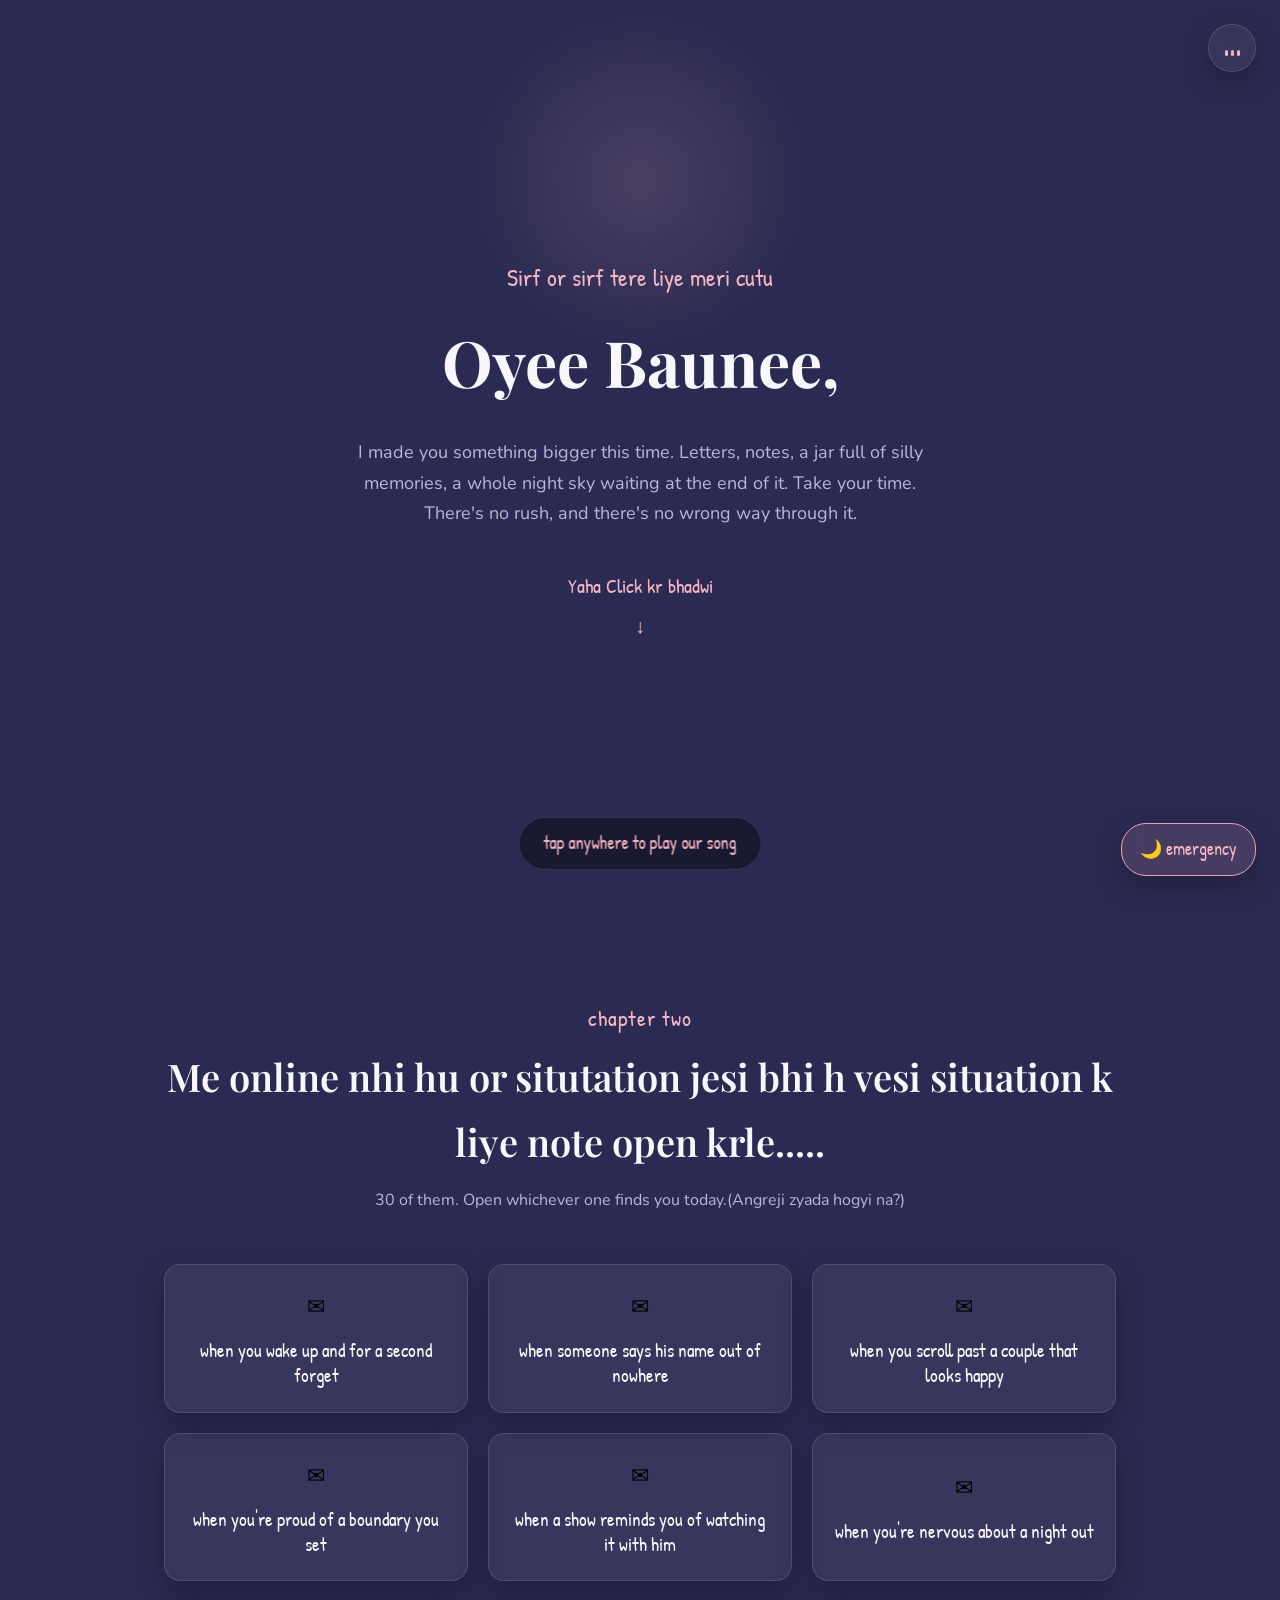
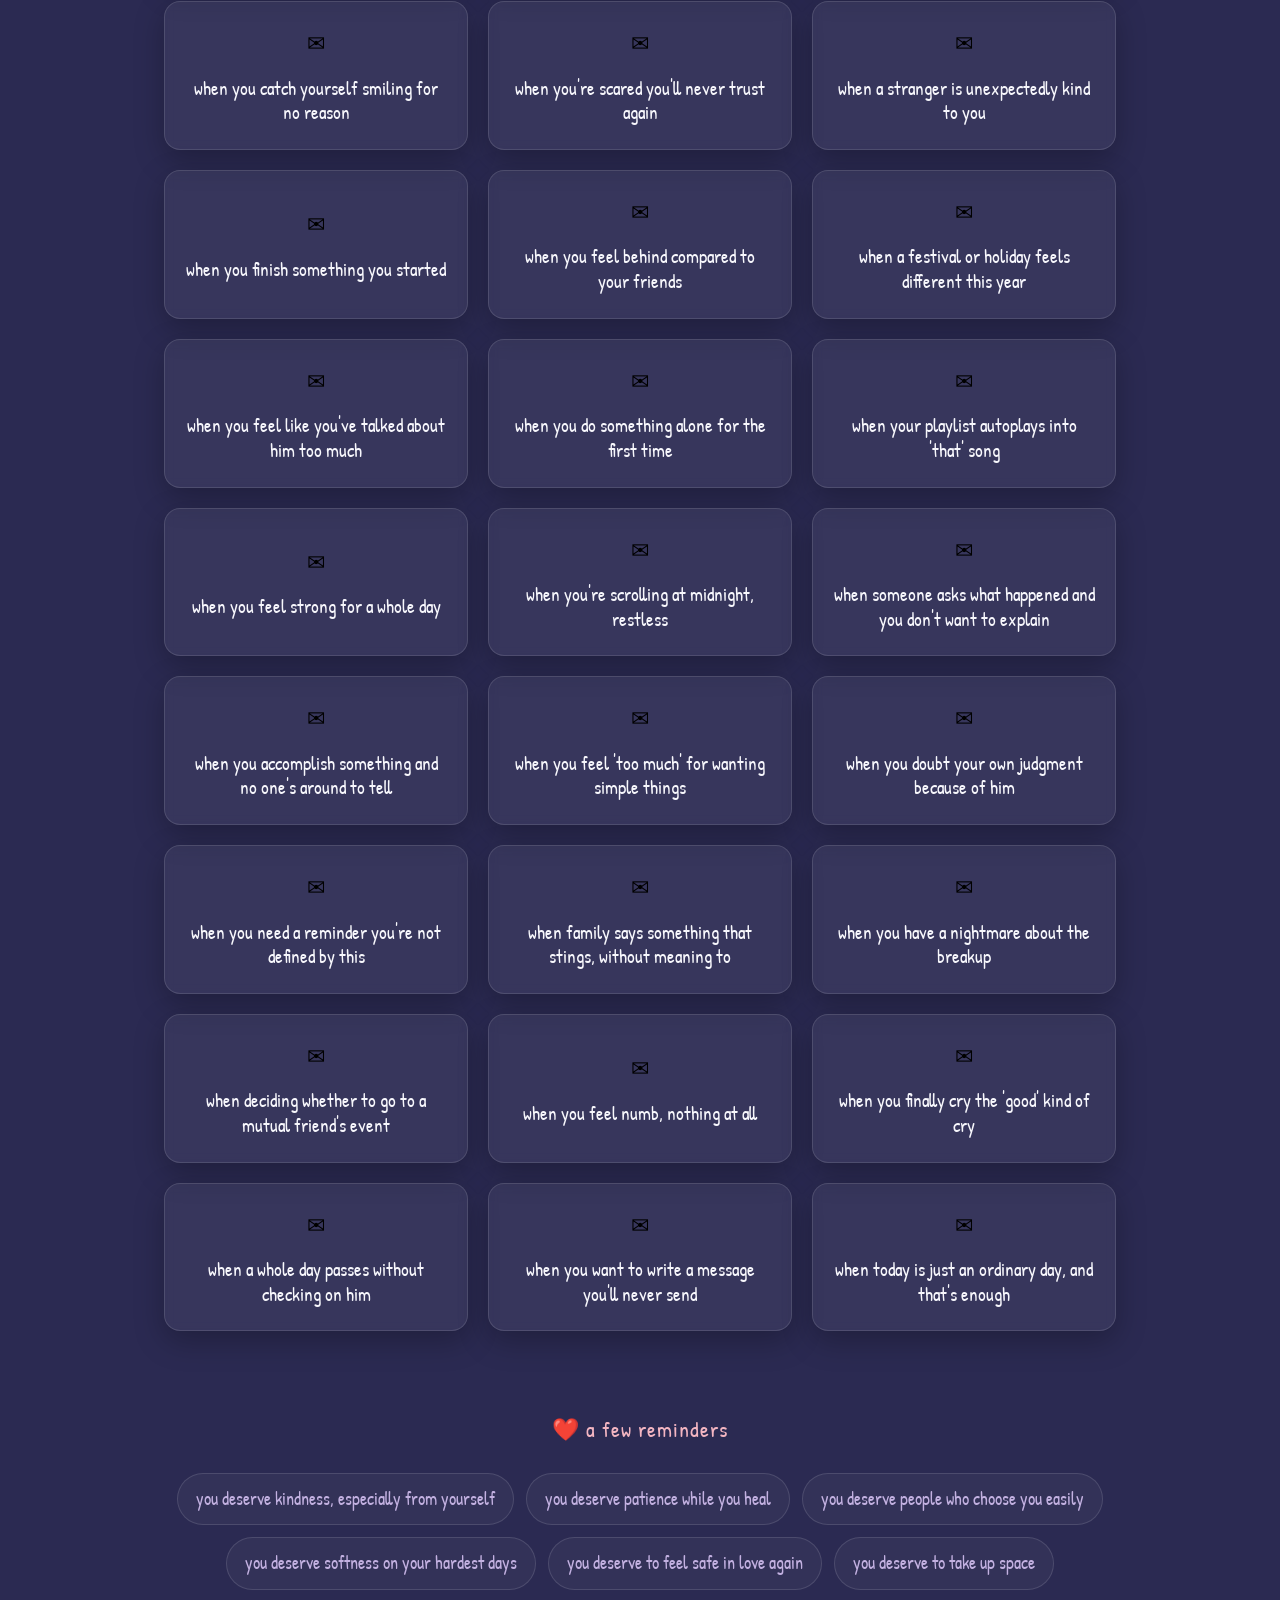
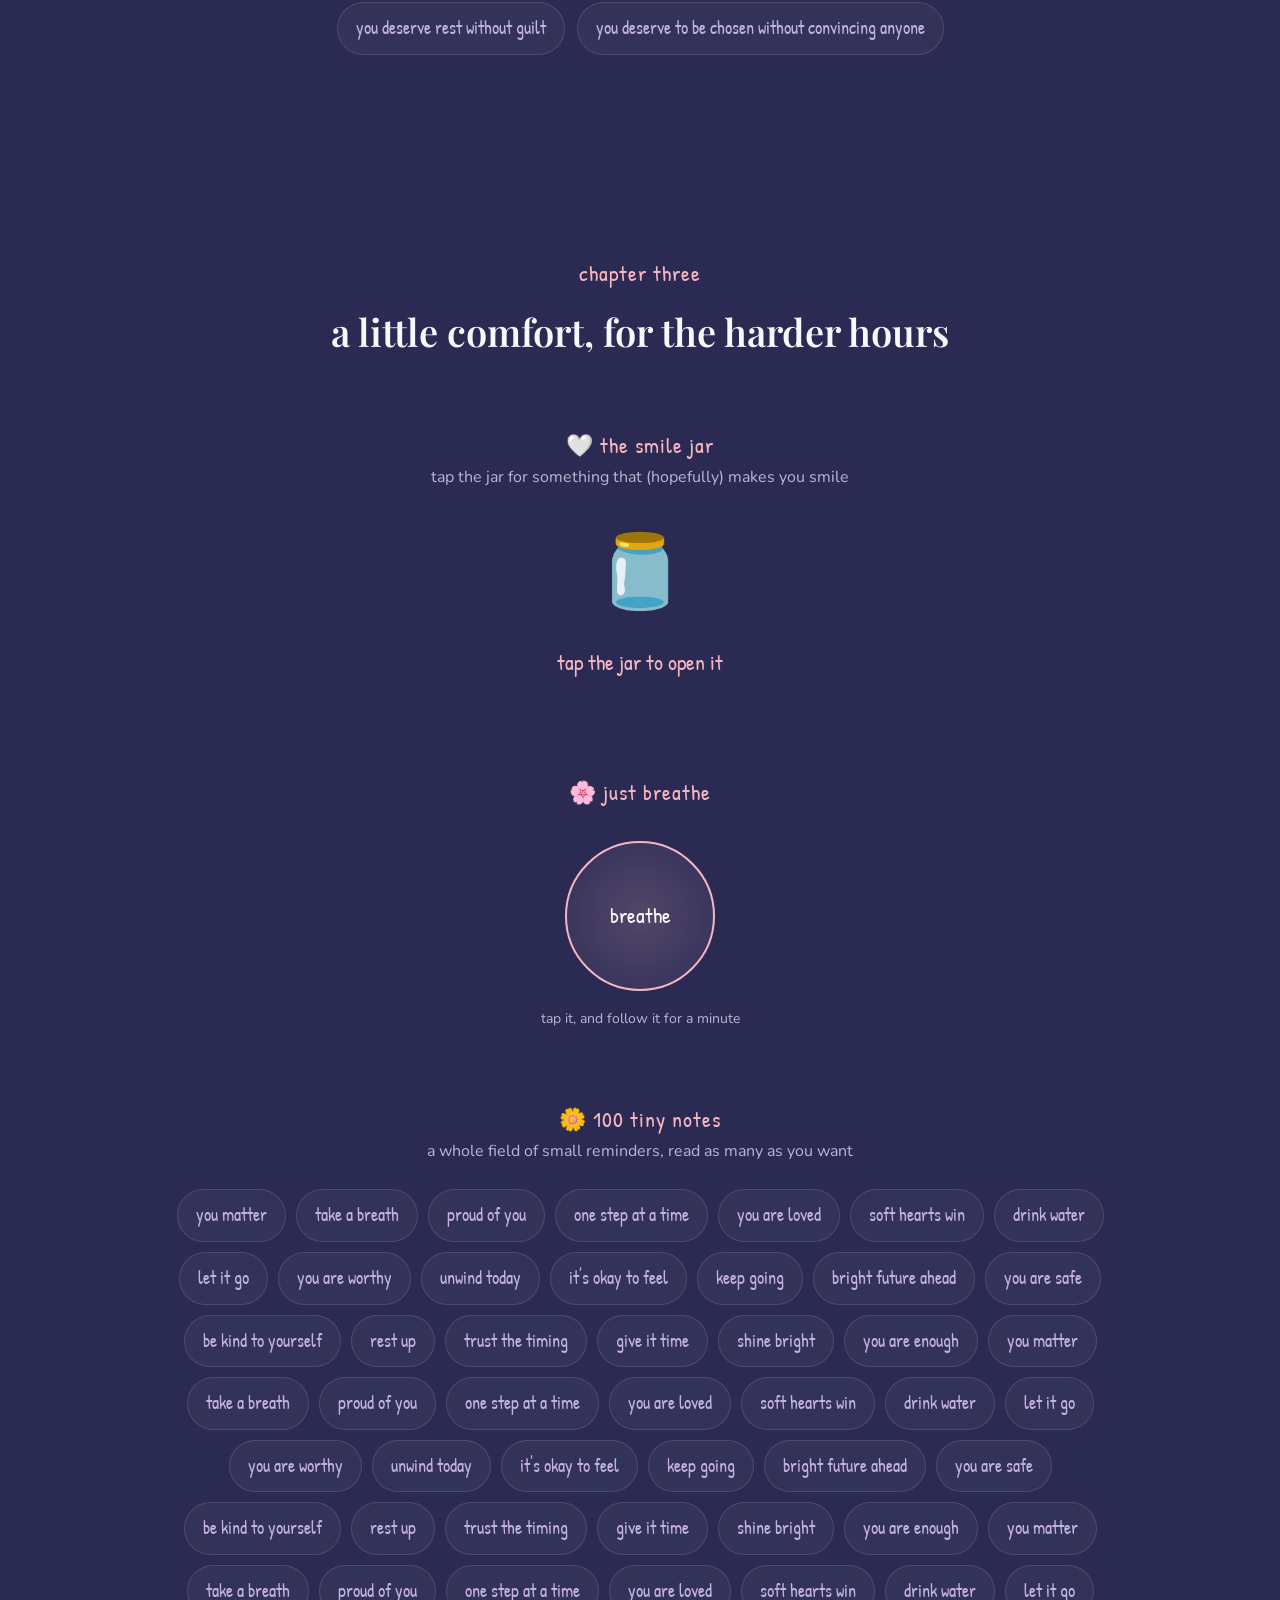
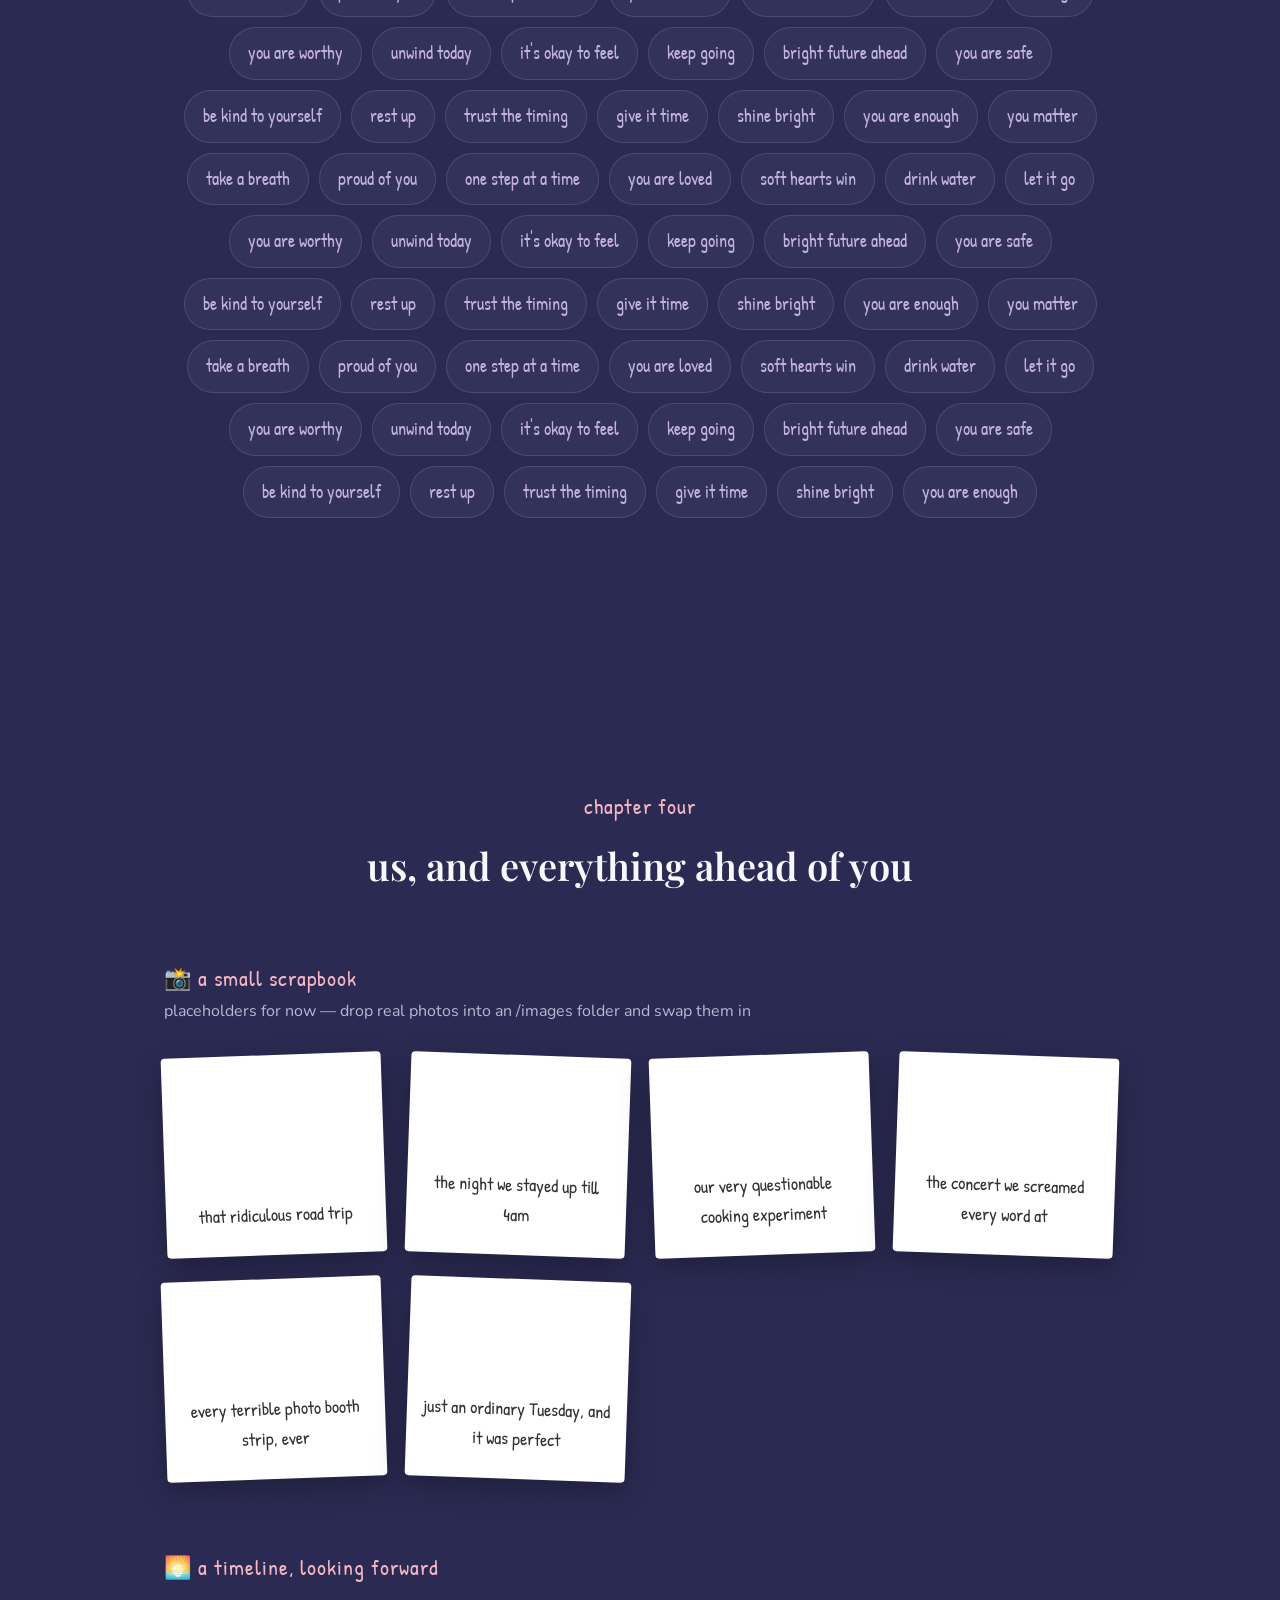
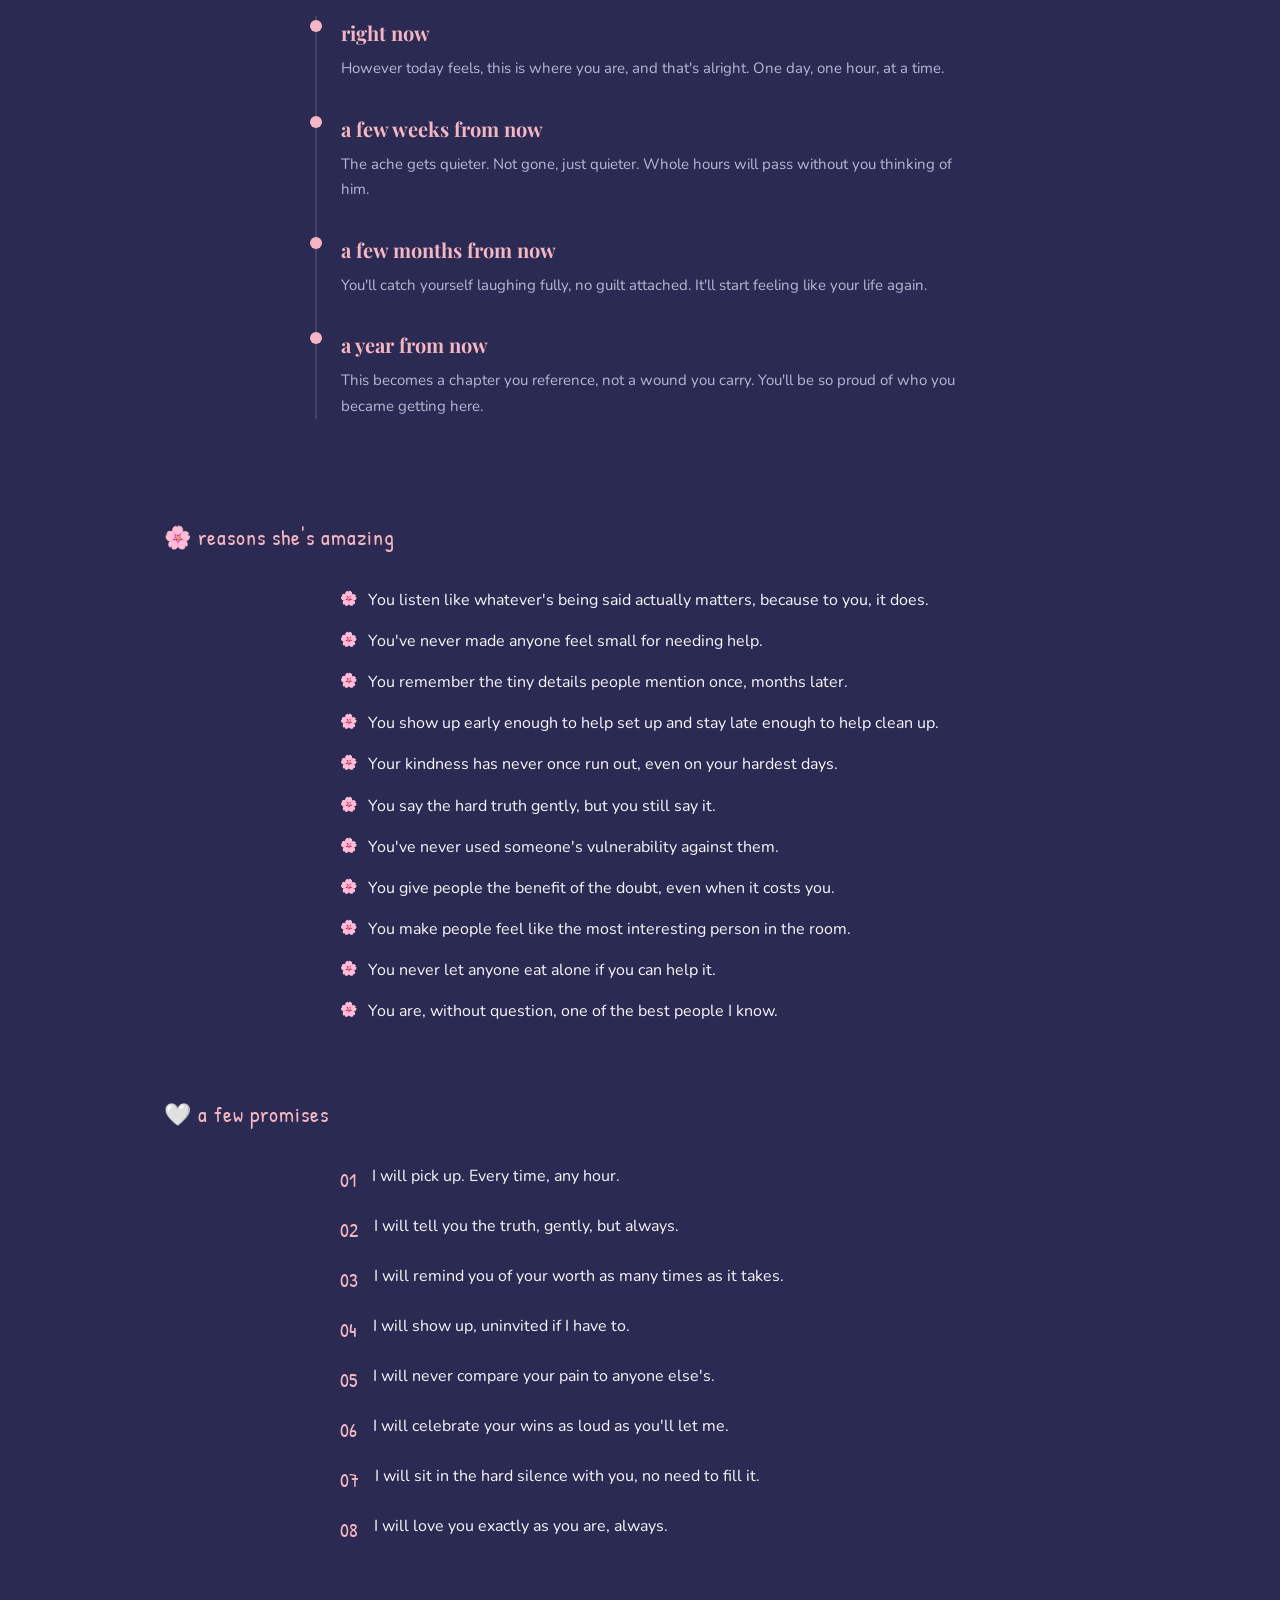
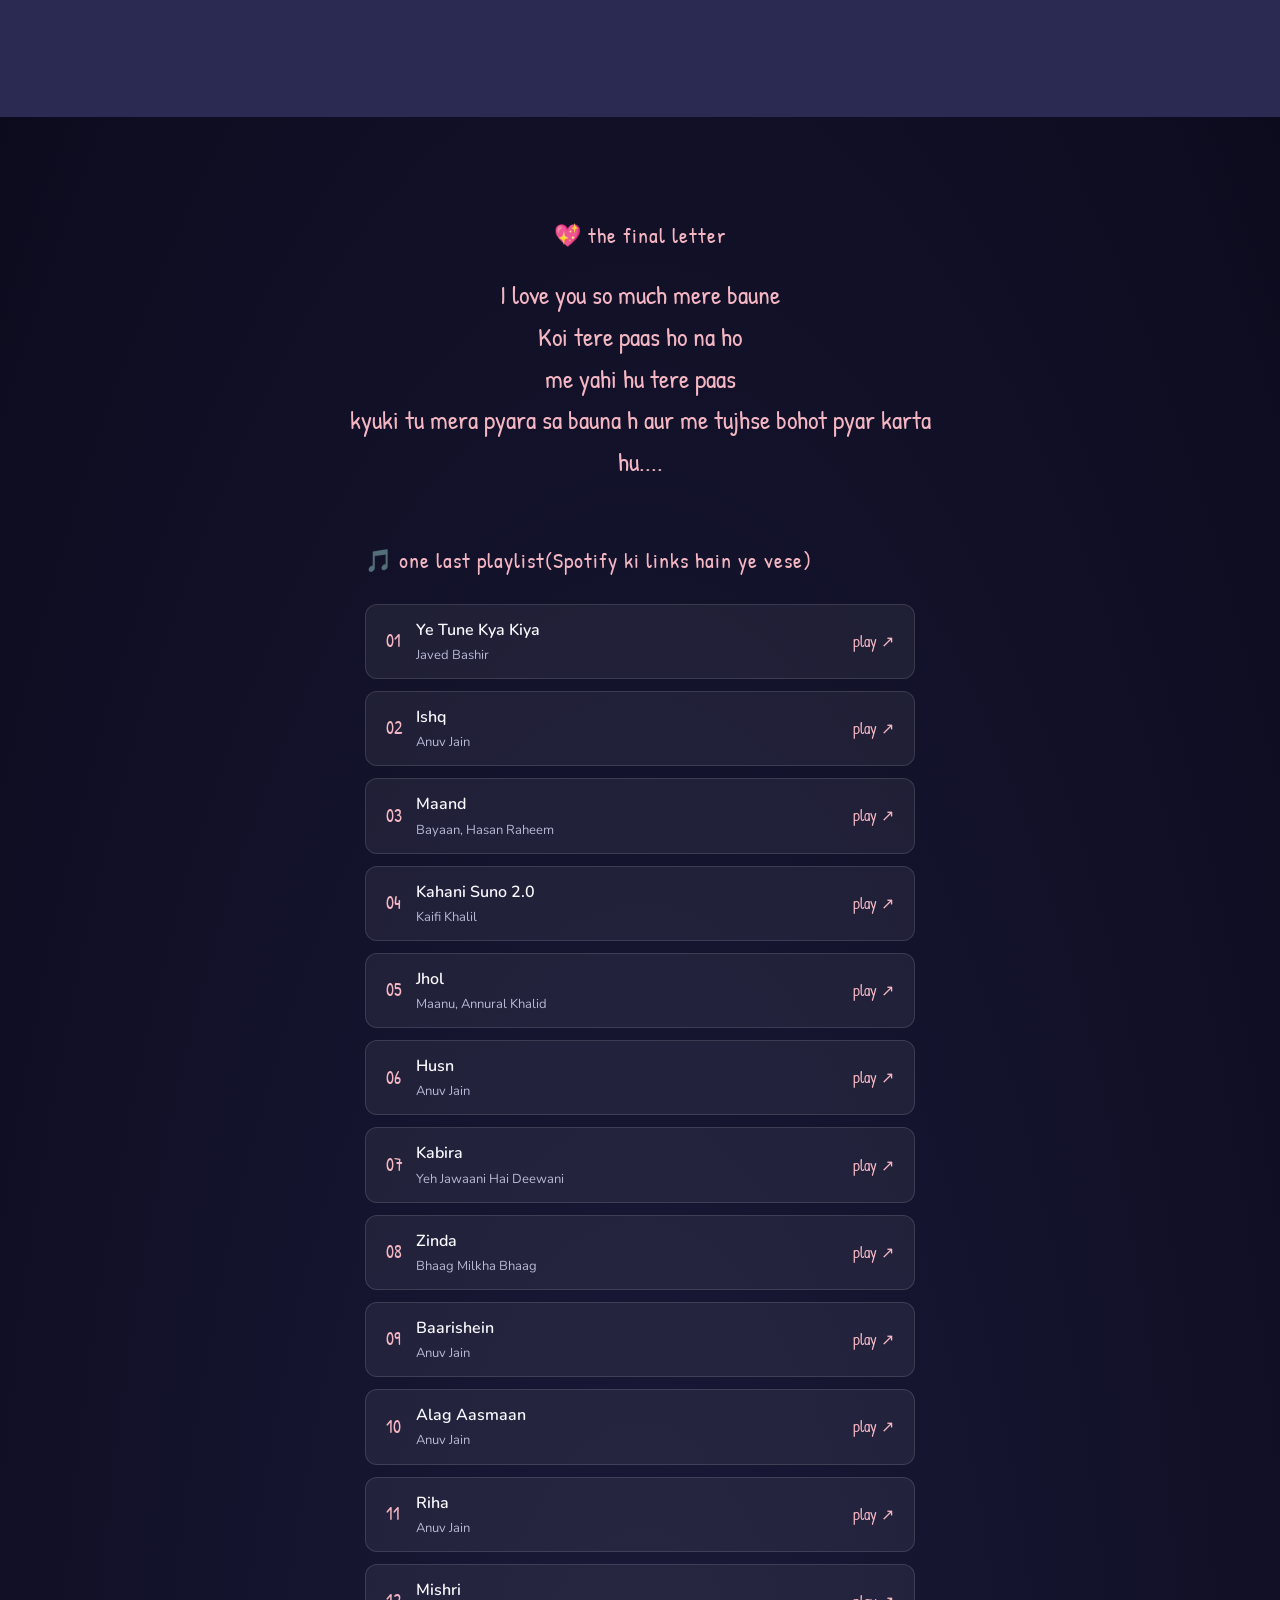
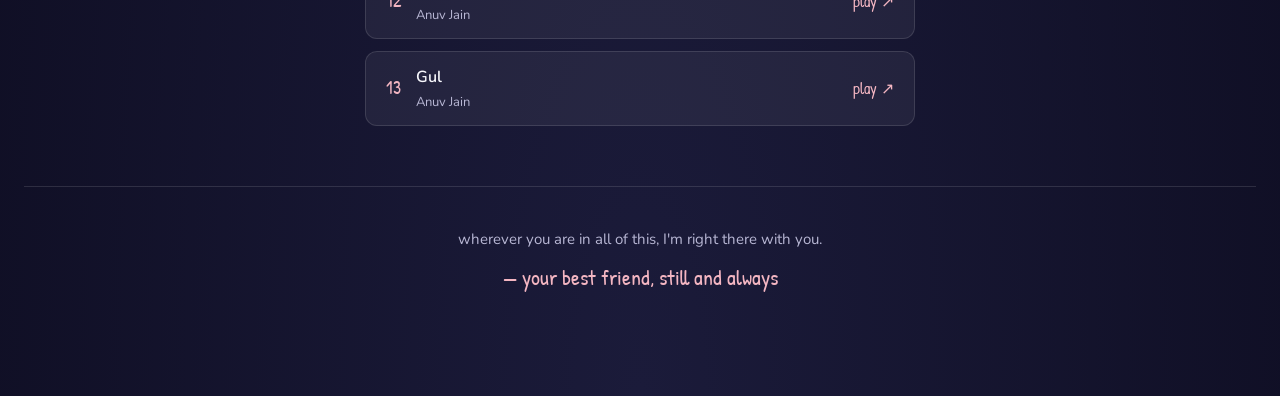
==== commit 219a776f: "Update index.html" ====
--- a/index.html
+++ b/index.html
@@ -6,7 +6,7 @@
 <meta name="description" content="A little corner of the internet made for Aditi.">
 <meta name="theme-color" content="#2b2a52">
 <link rel="icon" href="data:image/svg+xml,<svg xmlns=%22http://www.w3.org/2000/svg%22 viewBox=%220 0 100 100%22><text y=%22.9em%22 font-size=%2290%22>🌸</text></svg>">
-<title>For Aditi</title>
+<title>Mere Baune k Liye..</title>
 
 <link rel="preconnect" href="https://fonts.googleapis.com">
 <link rel="preconnect" href="https://fonts.gstatic.com" crossorigin>
@@ -68,15 +68,15 @@
   <div class="dawn-glow" aria-hidden="true"></div>
 
   <div class="hero reveal">
-    <p class="hero-eyebrow">a whole website, just for you</p>
-    <h1 class="hero-title">hey Aditi,</h1>
+    <p class="hero-eyebrow">Sirf or sirf tere liye meri cutu</p>
+    <h1 class="hero-title">Oyee Baunee,</h1>
     <p class="hero-text">
       I made you something bigger this time. Letters, notes, a jar full
       of silly memories, a whole night sky waiting at the end of it.
       Take your time. There's no rush, and there's no wrong way through it.
     </p>
     <a href="#chapter2" class="scroll-cue">
-      <span>start reading</span>
+      <span>Yaha Click kr bhadwi</span>
       <span class="scroll-arrow">↓</span>
     </a>
   </div>
@@ -89,8 +89,8 @@
 
   <div class="chapter-heading reveal">
     <p class="section-eyebrow">chapter two</p>
-    <h2 class="section-title">letters, for whenever you need one</h2>
-    <p class="section-sub">30 of them. Open whichever one finds you today.</p>
+    <h2 class="section-title">Me online nhi hu or situtation jesi bhi h vesi situation k liye note open krle.....</h2>
+    <p class="section-sub">30 of them. Open whichever one finds you today.(Angreji zyada hogyi na?)</p>
   </div>
 
   <div class="envelope-grid reveal" id="letterGrid">
@@ -341,11 +341,11 @@
     <p class="final-text">I love you so much mere baune<br>
     Koi tere paas ho na ho<br>
     me yahi hu tere paas<br>
-    kyuki tu mera pyara sa bauna h</p>
+    kyuki tu mera pyara sa bauna h aur me tujhse bohot pyar karta hu....</p>
   </div>
 
   <div class="playlist-block reveal">
-    <p class="section-eyebrow">🎵 one last playlist</p>
+    <p class="section-eyebrow">🎵 one last playlist(Spotify ki links hain ye vese)</p>
     <ol class="mixtape-list">
       <li class="track"><span class="track-no">01</span><div class="track-info"><span class="track-name">Ye Tune Kya Kiya</span><span class="track-artist">Javed Bashir</span></div><a class="track-link" href="https://open.spotify.com/search/Ye%20Tune%20Kya%20Kiya%20Javed%20Bashir" target="_blank" rel="noopener">play ↗</a></li>
       <li class="track"><span class="track-no">02</span><div class="track-info"><span class="track-name">Ishq</span><span class="track-artist">Anuv Jain</span></div><a class="track-link" href="https://open.spotify.com/search/Ishq%20Anuv%20Jain" target="_blank" rel="noopener">play ↗</a></li>
@@ -389,4 +389,5 @@
 
 <script src="script.js"></script>
 </body>
-</html>+</html>
+
--- a/style.css
+++ b/style.css
@@ -854,4 +854,4 @@
     bottom: 16px;
     left: 16px;
   }
-}+}
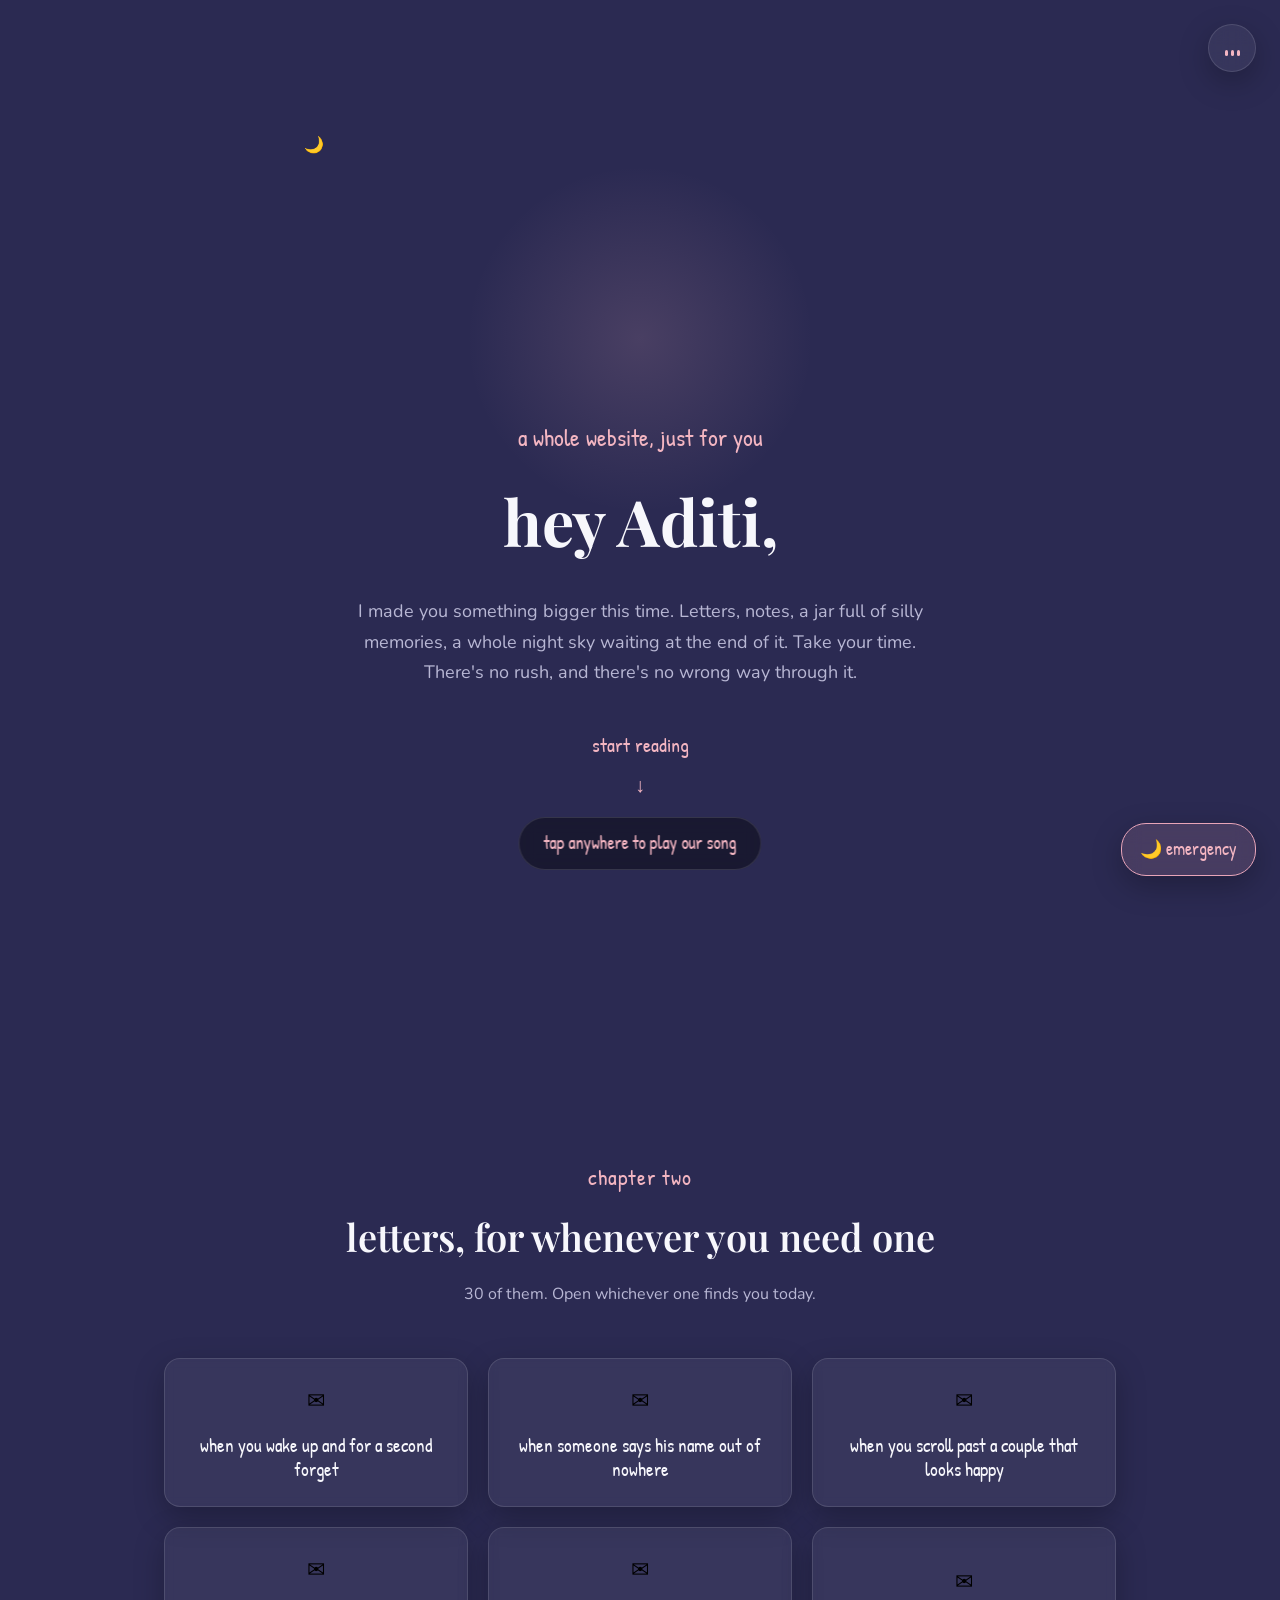
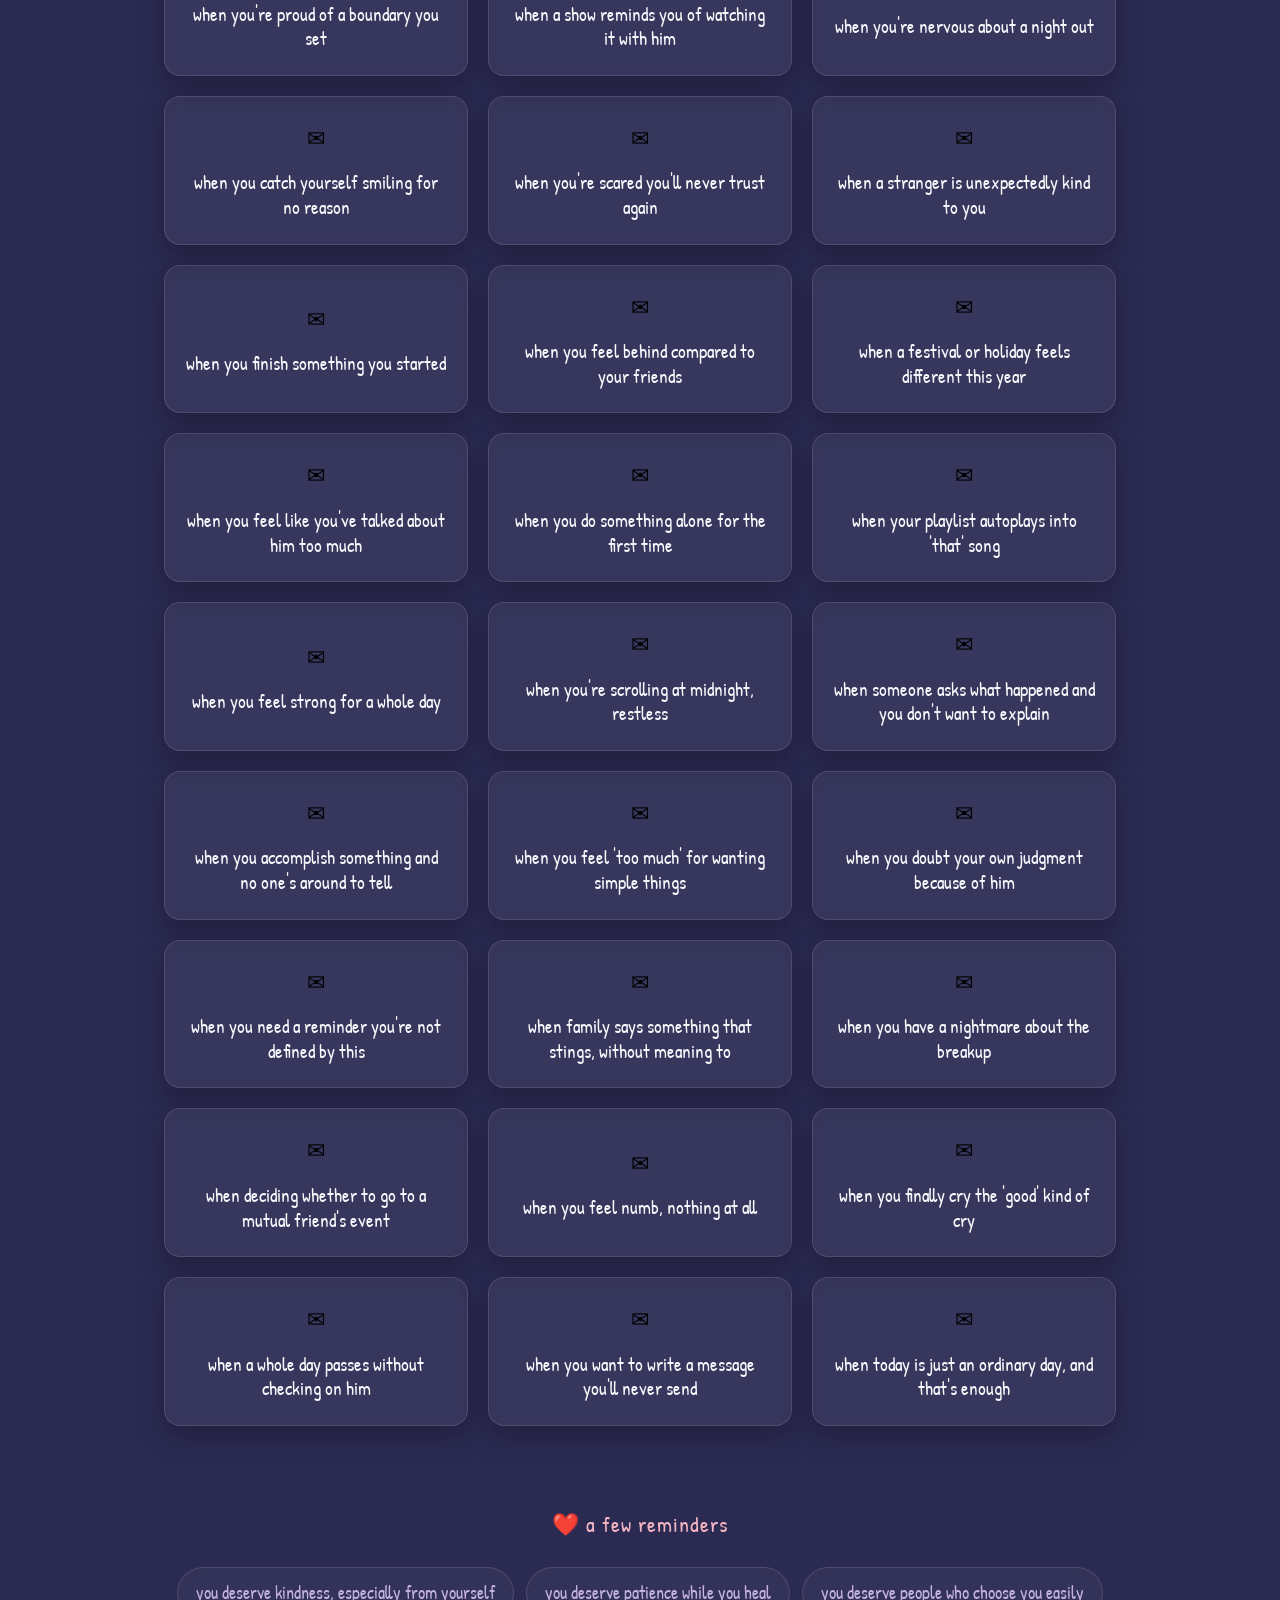
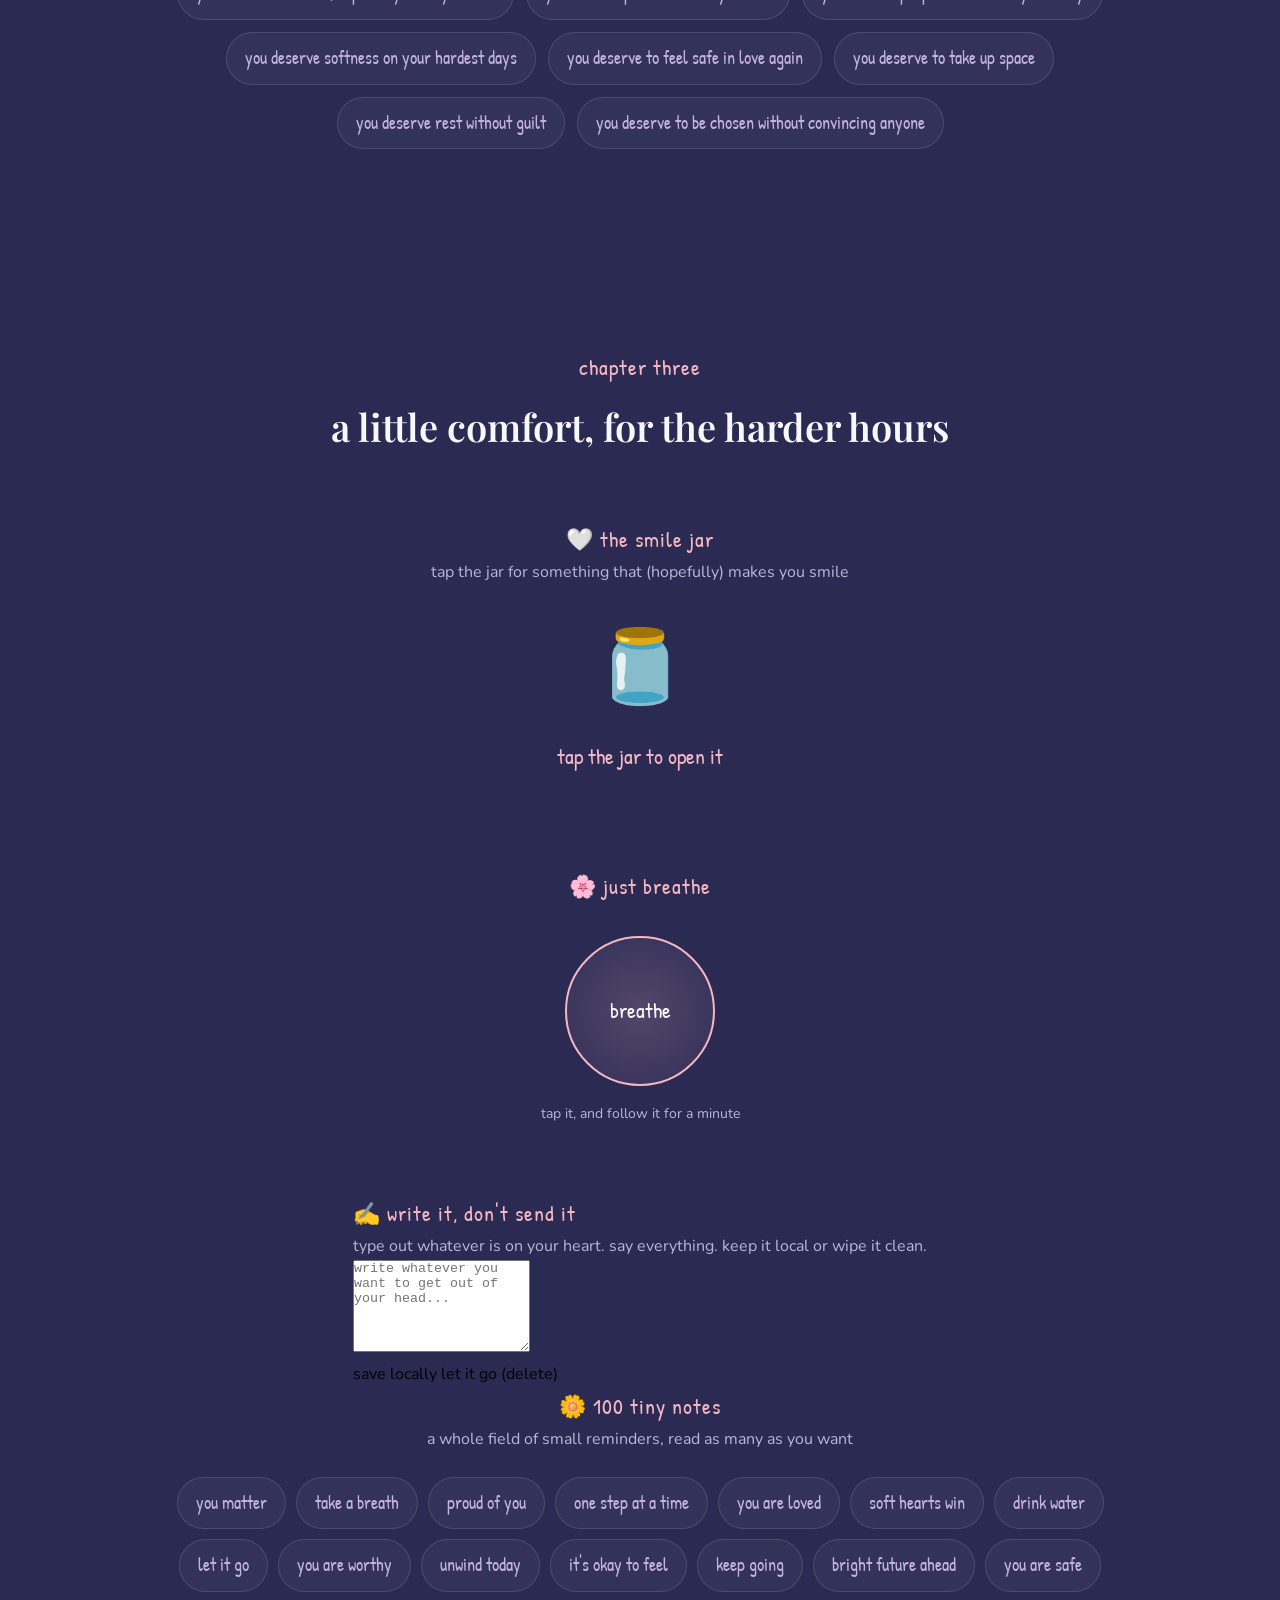
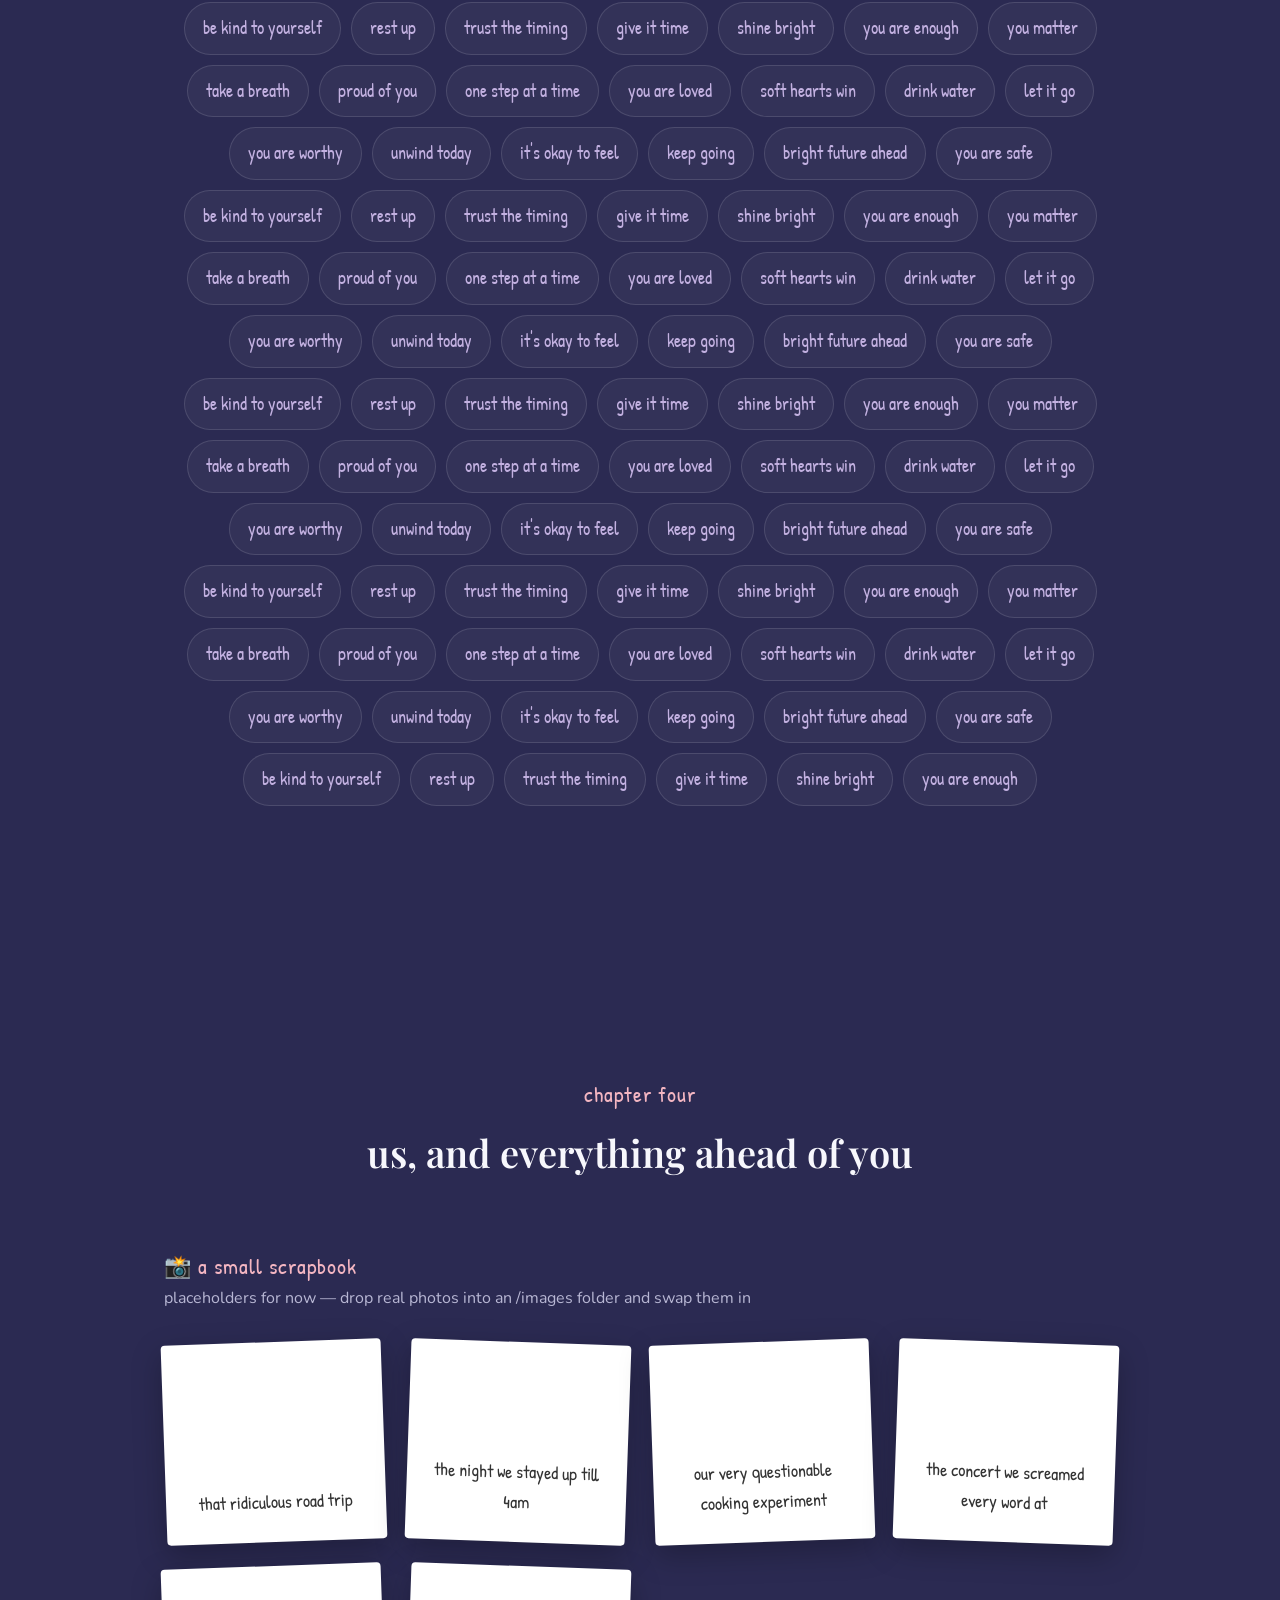
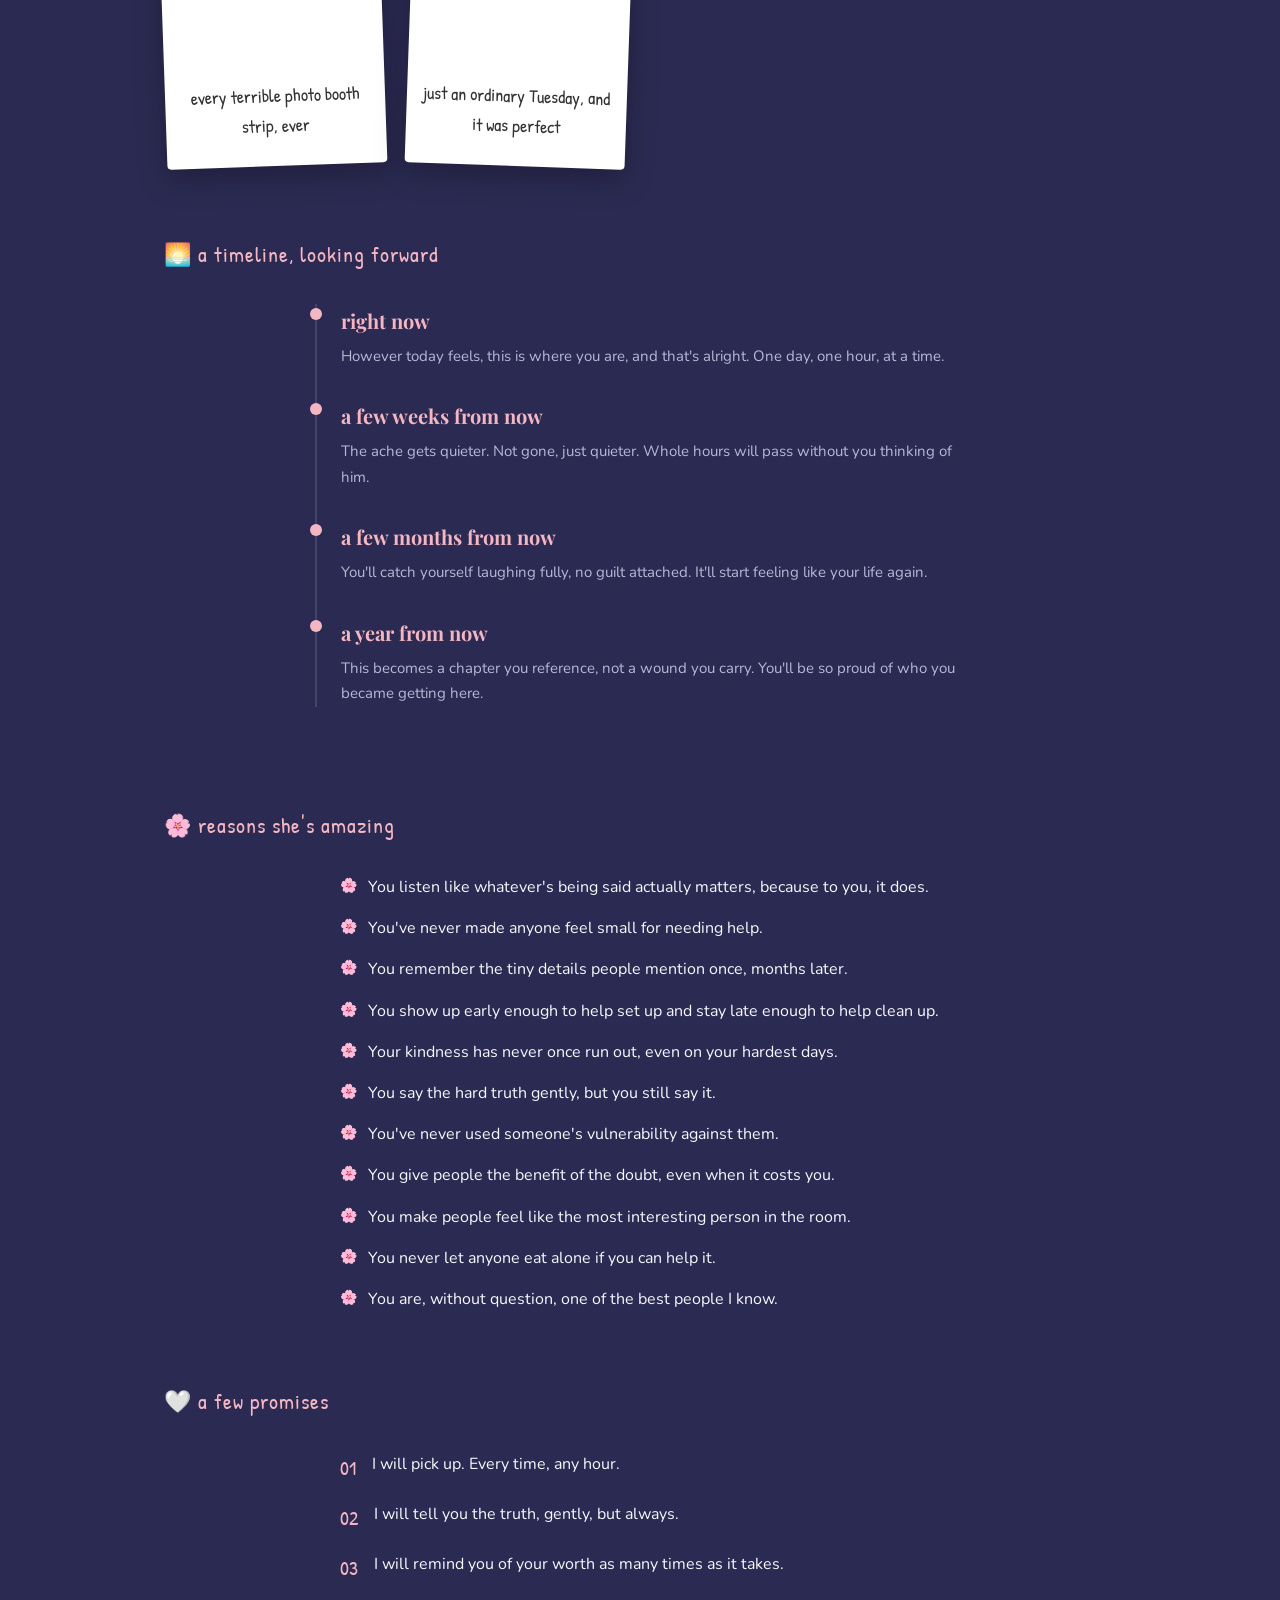
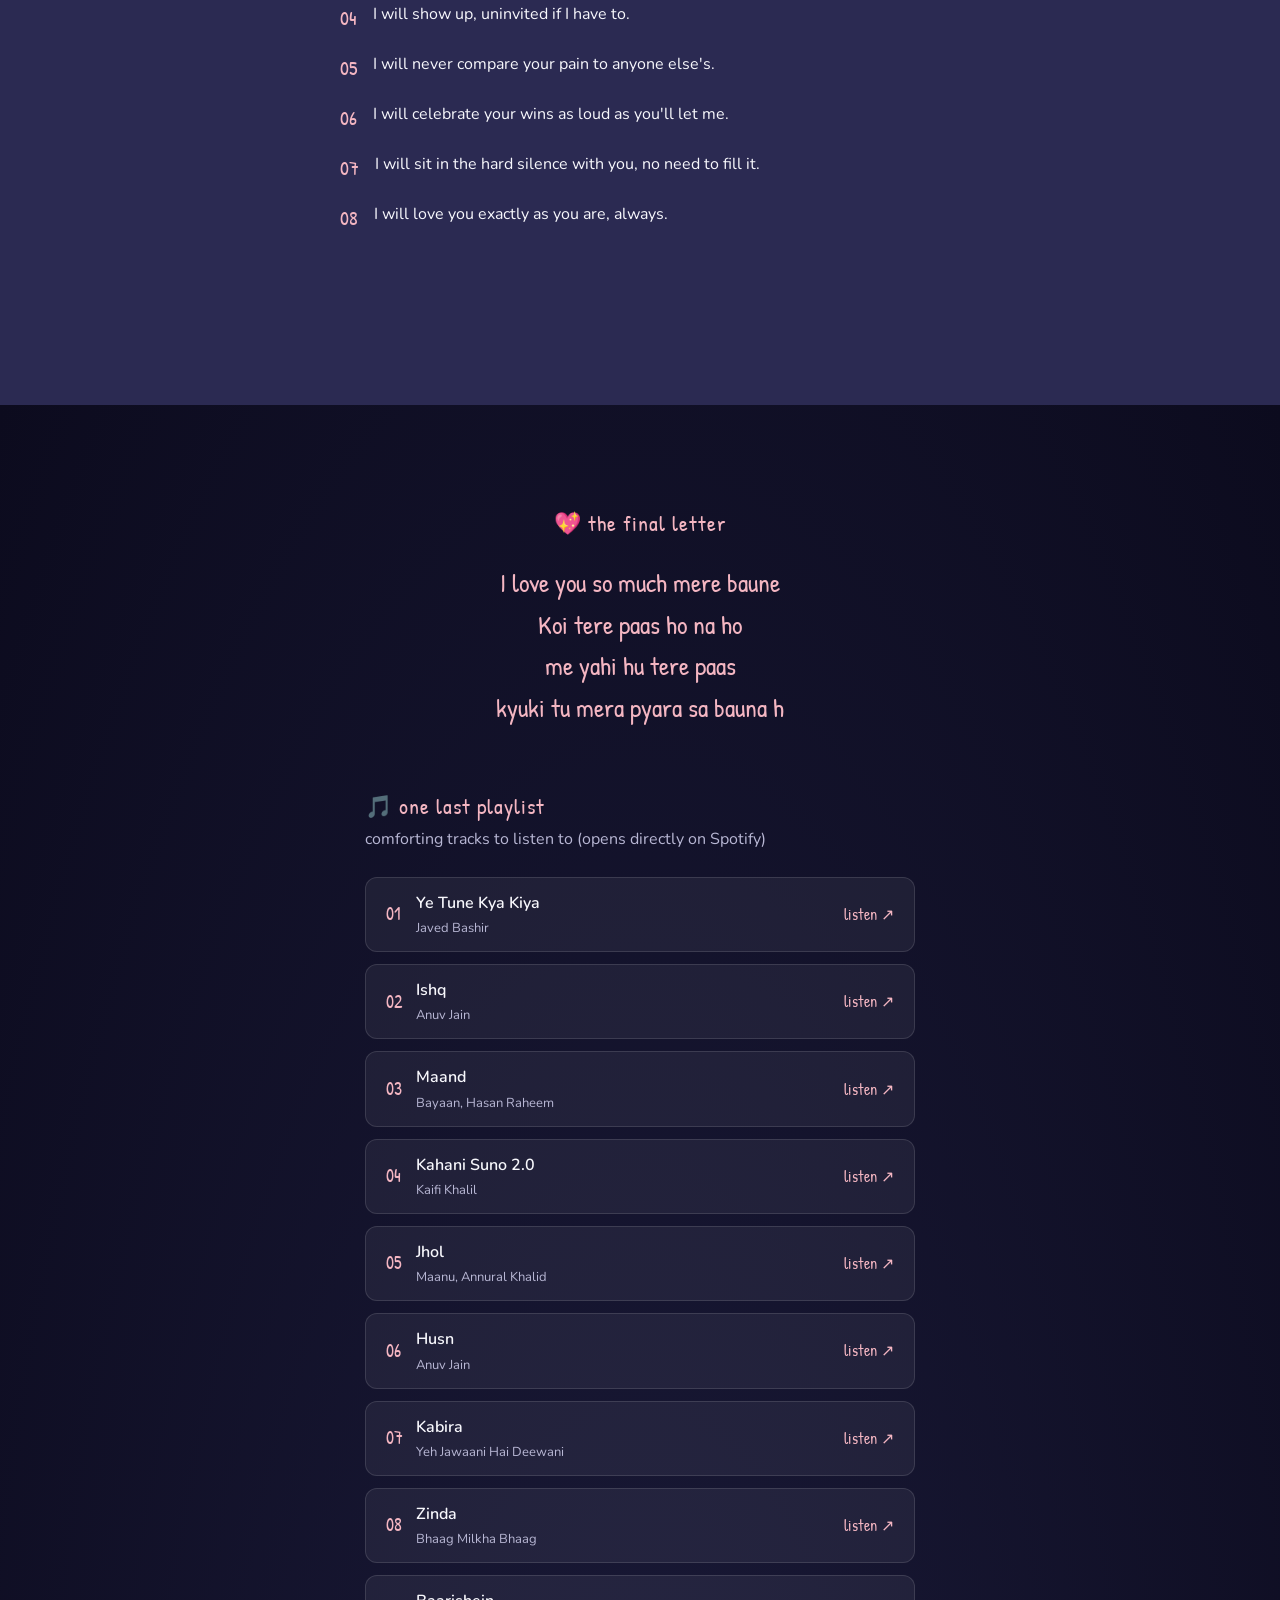
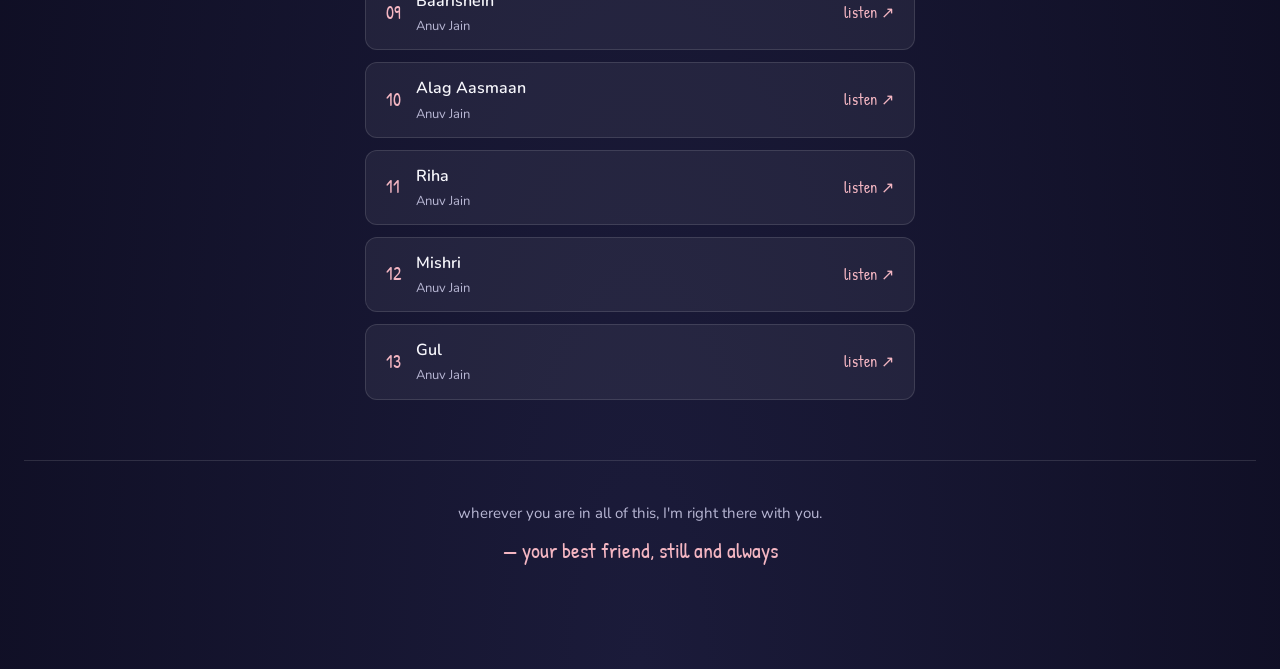
==== commit 7fb77142: "Update index.html" ====
--- a/index.html
+++ b/index.html
@@ -6,7 +6,7 @@
 <meta name="description" content="A little corner of the internet made for Aditi.">
 <meta name="theme-color" content="#2b2a52">
 <link rel="icon" href="data:image/svg+xml,<svg xmlns=%22http://www.w3.org/2000/svg%22 viewBox=%220 0 100 100%22><text y=%22.9em%22 font-size=%2290%22>🌸</text></svg>">
-<title>Mere Baune k Liye..</title>
+<title>For Aditi</title>
 
 <link rel="preconnect" href="https://fonts.googleapis.com">
 <link rel="preconnect" href="https://fonts.gstatic.com" crossorigin>
@@ -14,7 +14,13 @@
 
 <link rel="stylesheet" href="style.css">
 </head>
-<body>
+<body class="night-theme">
+
+<!-- Ambient Soft Animations Canvas (Petals & Sparkles) -->
+<canvas id="ambientCanvas" class="ambient-canvas"></canvas>
+
+<!-- Theme Toggle (Day/Night Mode) -->
+<button class="theme-toggle" id="themeToggle" aria-label="Toggle Day or Night Mode">🌙</button>
 
 <!-- ============================================
      LOADER
@@ -68,15 +74,15 @@
   <div class="dawn-glow" aria-hidden="true"></div>
 
   <div class="hero reveal">
-    <p class="hero-eyebrow">Sirf or sirf tere liye meri cutu</p>
-    <h1 class="hero-title">Oyee Baunee,</h1>
+    <p class="hero-eyebrow">a whole website, just for you</p>
+    <h1 class="hero-title">hey Aditi,</h1>
     <p class="hero-text">
       I made you something bigger this time. Letters, notes, a jar full
       of silly memories, a whole night sky waiting at the end of it.
       Take your time. There's no rush, and there's no wrong way through it.
     </p>
     <a href="#chapter2" class="scroll-cue">
-      <span>Yaha Click kr bhadwi</span>
+      <span>start reading</span>
       <span class="scroll-arrow">↓</span>
     </a>
   </div>
@@ -89,12 +95,11 @@
 
   <div class="chapter-heading reveal">
     <p class="section-eyebrow">chapter two</p>
-    <h2 class="section-title">Me online nhi hu or situtation jesi bhi h vesi situation k liye note open krle.....</h2>
-    <p class="section-sub">30 of them. Open whichever one finds you today.(Angreji zyada hogyi na?)</p>
+    <h2 class="section-title">letters, for whenever you need one</h2>
+    <p class="section-sub">30 of them. Open whichever one finds you today.</p>
   </div>
 
   <div class="envelope-grid reveal" id="letterGrid">
-    <!-- 30 letters injected via data-message, written directly -->
     <button class="envelope" data-message="For one second this morning, you forgot. Then it came back. That half-second of forgetting is not nothing — it's the first proof that your mind knows how to rest from this, even briefly.">
       <span class="seal">✉</span><span class="envelope-label">when you wake up and for a second forget</span>
     </button>
@@ -227,11 +232,25 @@
     <p class="breathe-caption">tap it, and follow it for a minute</p>
   </div>
 
+  <!-- WRITE IT, DON'T SEND IT JOURNAL -->
+  <div class="journal-block reveal">
+    <p class="section-eyebrow">✍️ write it, don't send it</p>
+    <p class="section-sub">type out whatever is on your heart. say everything. keep it local or wipe it clean.</p>
+    <div class="journal-card">
+      <textarea id="journalInput" placeholder="write whatever you want to get out of your head..." rows="6"></textarea>
+      <div class="journal-actions">
+        <button id="journalSaveBtn" class="journal-btn save">save locally</button>
+        <button id="journalDeleteBtn" class="journal-btn delete">let it go (delete)</button>
+      </div>
+      <p id="journalStatus" class="journal-status"></p>
+    </div>
+  </div>
+
   <!-- 100 TINY NOTES -->
   <div class="meadow-block reveal">
     <p class="section-eyebrow">🌼 100 tiny notes</p>
     <p class="section-sub">a whole field of small reminders, read as many as you want</p>
-    <div class="meadow" id="meadowNotes"><!-- populated by script.js --></div>
+    <div class="meadow" id="meadowNotes"></div>
   </div>
 
 </section>
@@ -334,32 +353,128 @@
      CHAPTER 5 — ENDING (night sky)
 ============================================ -->
 <section class="chapter chapter-5" id="chapter5">
-  <div class="night-sky" id="nightSky" aria-hidden="true"></div>
+  <div class="night-sky" id="nightSky" aria-hidden="true">
+    <!-- Interactive Ending Stars -->
+    <div class="star-container" id="starContainer"></div>
+  </div>
 
   <div class="final-letter-block reveal">
     <p class="section-eyebrow">💖 the final letter</p>
     <p class="final-text">I love you so much mere baune<br>
     Koi tere paas ho na ho<br>
     me yahi hu tere paas<br>
-    kyuki tu mera pyara sa bauna h aur me tujhse bohot pyar karta hu....</p>
-  </div>
-
+    kyuki tu mera pyara sa bauna h</p>
+  </div>
+
+  <!-- PLAYLIST SECTION -->
   <div class="playlist-block reveal">
-    <p class="section-eyebrow">🎵 one last playlist(Spotify ki links hain ye vese)</p>
+    <p class="section-eyebrow">🎵 one last playlist</p>
+    <p class="section-sub">comforting tracks to listen to (opens directly on Spotify)</p>
     <ol class="mixtape-list">
-      <li class="track"><span class="track-no">01</span><div class="track-info"><span class="track-name">Ye Tune Kya Kiya</span><span class="track-artist">Javed Bashir</span></div><a class="track-link" href="https://open.spotify.com/search/Ye%20Tune%20Kya%20Kiya%20Javed%20Bashir" target="_blank" rel="noopener">play ↗</a></li>
-      <li class="track"><span class="track-no">02</span><div class="track-info"><span class="track-name">Ishq</span><span class="track-artist">Anuv Jain</span></div><a class="track-link" href="https://open.spotify.com/search/Ishq%20Anuv%20Jain" target="_blank" rel="noopener">play ↗</a></li>
-      <li class="track"><span class="track-no">03</span><div class="track-info"><span class="track-name">Maand</span><span class="track-artist">Bayaan, Hasan Raheem</span></div><a class="track-link" href="https://open.spotify.com/search/Maand%20Bayaan%20Hasan%20Raheem" target="_blank" rel="noopener">play ↗</a></li>
-      <li class="track"><span class="track-no">04</span><div class="track-info"><span class="track-name">Kahani Suno 2.0</span><span class="track-artist">Kaifi Khalil</span></div><a class="track-link" href="https://open.spotify.com/search/Kahani%20Suno%202.0%20Kaifi%20Khalil" target="_blank" rel="noopener">play ↗</a></li>
-      <li class="track"><span class="track-no">05</span><div class="track-info"><span class="track-name">Jhol</span><span class="track-artist">Maanu, Annural Khalid</span></div><a class="track-link" href="https://open.spotify.com/search/Jhol%20Maanu%20Annural%20Khalid" target="_blank" rel="noopener">play ↗</a></li>
-      <li class="track"><span class="track-no">06</span><div class="track-info"><span class="track-name">Husn</span><span class="track-artist">Anuv Jain</span></div><a class="track-link" href="https://open.spotify.com/search/Husn%20Anuv%20Jain" target="_blank" rel="noopener">play ↗</a></li>
-      <li class="track"><span class="track-no">07</span><div class="track-info"><span class="track-name">Kabira</span><span class="track-artist">Yeh Jawaani Hai Deewani</span></div><a class="track-link" href="https://open.spotify.com/search/Kabira%20Yeh%20Jawaani%20Hai%20Deewani" target="_blank" rel="noopener">play ↗</a></li>
-      <li class="track"><span class="track-no">08</span><div class="track-info"><span class="track-name">Zinda</span><span class="track-artist">Bhaag Milkha Bhaag</span></div><a class="track-link" href="https://open.spotify.com/search/Zinda%20Bhaag%20Milkha%20Bhaag" target="_blank" rel="noopener">play ↗</a></li>
-      <li class="track"><span class="track-no">09</span><div class="track-info"><span class="track-name">Baarishein</span><span class="track-artist">Anuv Jain</span></div><a class="track-link" href="https://open.spotify.com/search/Baarishein%20Anuv%20Jain" target="_blank" rel="noopener">play ↗</a></li>
-      <li class="track"><span class="track-no">10</span><div class="track-info"><span class="track-name">Alag Aasmaan</span><span class="track-artist">Anuv Jain</span></div><a class="track-link" href="https://open.spotify.com/search/Alag%20Aasmaan%20Anuv%20Jain" target="_blank" rel="noopener">play ↗</a></li>
-      <li class="track"><span class="track-no">11</span><div class="track-info"><span class="track-name">Riha</span><span class="track-artist">Anuv Jain</span></div><a class="track-link" href="https://open.spotify.com/search/Riha%20Anuv%20Jain" target="_blank" rel="noopener">play ↗</a></li>
-      <li class="track"><span class="track-no">12</span><div class="track-info"><span class="track-name">Mishri</span><span class="track-artist">Anuv Jain</span></div><a class="track-link" href="https://open.spotify.com/search/Mishri%20Anuv%20Jain" target="_blank" rel="noopener">play ↗</a></li>
-      <li class="track"><span class="track-no">13</span><div class="track-info"><span class="track-name">Gul</span><span class="track-artist">Anuv Jain</span></div><a class="track-link" href="https://open.spotify.com/search/Gul%20Anuv%20Jain" target="_blank" rel="noopener">play ↗</a></li>
+      <li class="track">
+        <span class="track-no">01</span>
+        <div class="track-info">
+          <span class="track-name">Ye Tune Kya Kiya</span>
+          <span class="track-artist">Javed Bashir</span>
+        </div>
+        <a class="track-link" href="https://open.spotify.com/search/Ye%20Tune%20Kya%20Kiya%20Javed%20Bashir" target="_blank" rel="noopener">listen ↗</a>
+      </li>
+      <li class="track">
+        <span class="track-no">02</span>
+        <div class="track-info">
+          <span class="track-name">Ishq</span>
+          <span class="track-artist">Anuv Jain</span>
+        </div>
+        <a class="track-link" href="https://open.spotify.com/search/Ishq%20Anuv%20Jain" target="_blank" rel="noopener">listen ↗</a>
+      </li>
+      <li class="track">
+        <span class="track-no">03</span>
+        <div class="track-info">
+          <span class="track-name">Maand</span>
+          <span class="track-artist">Bayaan, Hasan Raheem</span>
+        </div>
+        <a class="track-link" href="https://open.spotify.com/search/Maand%20Bayaan%20Hasan%20Raheem" target="_blank" rel="noopener">listen ↗</a>
+      </li>
+      <li class="track">
+        <span class="track-no">04</span>
+        <div class="track-info">
+          <span class="track-name">Kahani Suno 2.0</span>
+          <span class="track-artist">Kaifi Khalil</span>
+        </div>
+        <a class="track-link" href="https://open.spotify.com/search/Kahani%20Suno%202.0%20Kaifi%20Khalil" target="_blank" rel="noopener">listen ↗</a>
+      </li>
+      <li class="track">
+        <span class="track-no">05</span>
+        <div class="track-info">
+          <span class="track-name">Jhol</span>
+          <span class="track-artist">Maanu, Annural Khalid</span>
+        </div>
+        <a class="track-link" href="https://open.spotify.com/search/Jhol%20Maanu%20Annural%20Khalid" target="_blank" rel="noopener">listen ↗</a>
+      </li>
+      <li class="track">
+        <span class="track-no">06</span>
+        <div class="track-info">
+          <span class="track-name">Husn</span>
+          <span class="track-artist">Anuv Jain</span>
+        </div>
+        <a class="track-link" href="https://open.spotify.com/search/Husn%20Anuv%20Jain" target="_blank" rel="noopener">listen ↗</a>
+      </li>
+      <li class="track">
+        <span class="track-no">07</span>
+        <div class="track-info">
+          <span class="track-name">Kabira</span>
+          <span class="track-artist">Yeh Jawaani Hai Deewani</span>
+        </div>
+        <a class="track-link" href="https://open.spotify.com/search/Kabira%20Yeh%20Jawaani%20Hai%20Deewani" target="_blank" rel="noopener">listen ↗</a>
+      </li>
+      <li class="track">
+        <span class="track-no">08</span>
+        <div class="track-info">
+          <span class="track-name">Zinda</span>
+          <span class="track-artist">Bhaag Milkha Bhaag</span>
+        </div>
+        <a class="track-link" href="https://open.spotify.com/search/Zinda%20Bhaag%20Milkha%20Bhaag" target="_blank" rel="noopener">listen ↗</a>
+      </li>
+      <li class="track">
+        <span class="track-no">09</span>
+        <div class="track-info">
+          <span class="track-name">Baarishein</span>
+          <span class="track-artist">Anuv Jain</span>
+        </div>
+        <a class="track-link" href="https://open.spotify.com/search/Baarishein%20Anuv%20Jain" target="_blank" rel="noopener">listen ↗</a>
+      </li>
+      <li class="track">
+        <span class="track-no">10</span>
+        <div class="track-info">
+          <span class="track-name">Alag Aasmaan</span>
+          <span class="track-artist">Anuv Jain</span>
+        </div>
+        <a class="track-link" href="https://open.spotify.com/search/Alag%20Aasmaan%20Anuv%20Jain" target="_blank" rel="noopener">listen ↗</a>
+      </li>
+      <li class="track">
+        <span class="track-no">11</span>
+        <div class="track-info">
+          <span class="track-name">Riha</span>
+          <span class="track-artist">Anuv Jain</span>
+        </div>
+        <a class="track-link" href="https://open.spotify.com/search/Riha%20Anuv%20Jain" target="_blank" rel="noopener">listen ↗</a>
+      </li>
+      <li class="track">
+        <span class="track-no">12</span>
+        <div class="track-info">
+          <span class="track-name">Mishri</span>
+          <span class="track-artist">Anuv Jain</span>
+        </div>
+        <a class="track-link" href="https://open.spotify.com/search/Mishri%20Anuv%20Jain" target="_blank" rel="noopener">listen ↗</a>
+      </li>
+      <li class="track">
+        <span class="track-no">13</span>
+        <div class="track-info">
+          <span class="track-name">Gul</span>
+          <span class="track-artist">Anuv Jain</span>
+        </div>
+        <a class="track-link" href="https://open.spotify.com/search/Gul%20Anuv%20Jain" target="_blank" rel="noopener">listen ↗</a>
+      </li>
     </ol>
   </div>
 
@@ -390,4 +505,3 @@
 <script src="script.js"></script>
 </body>
 </html>
-
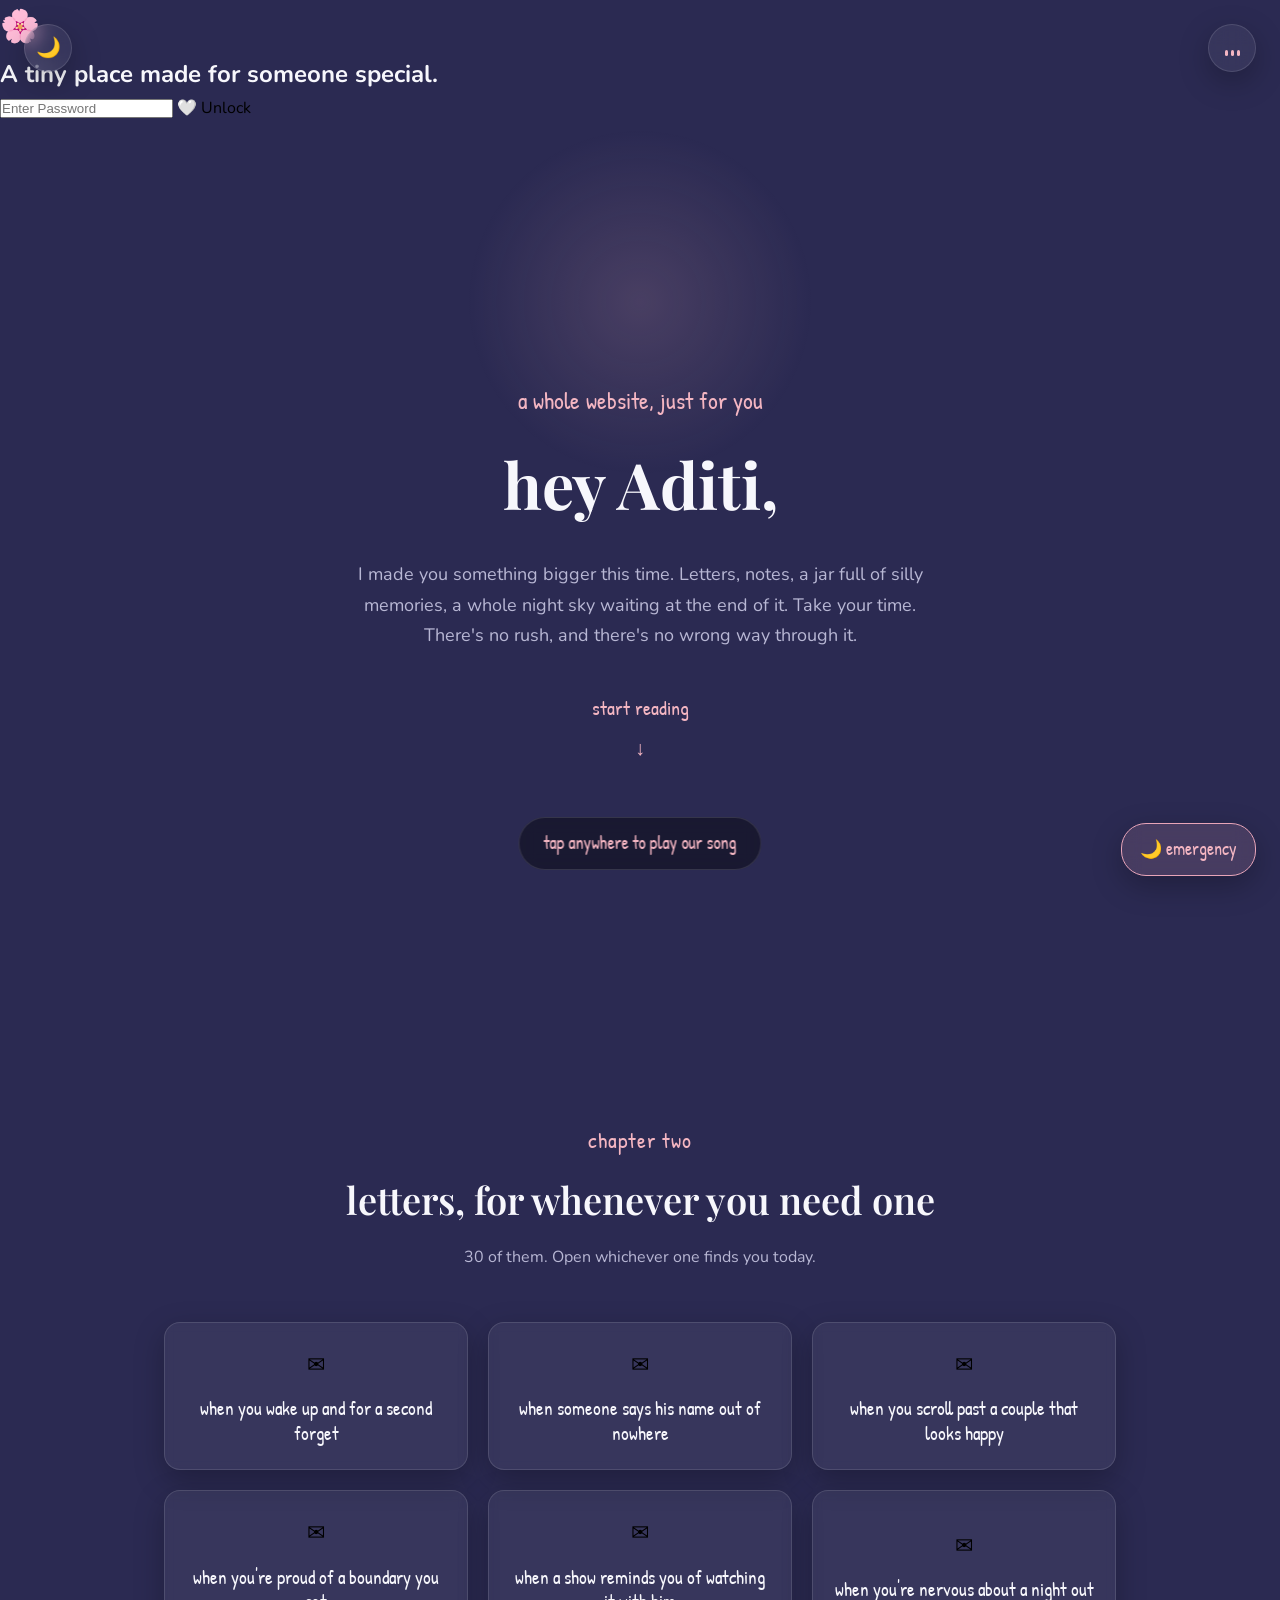
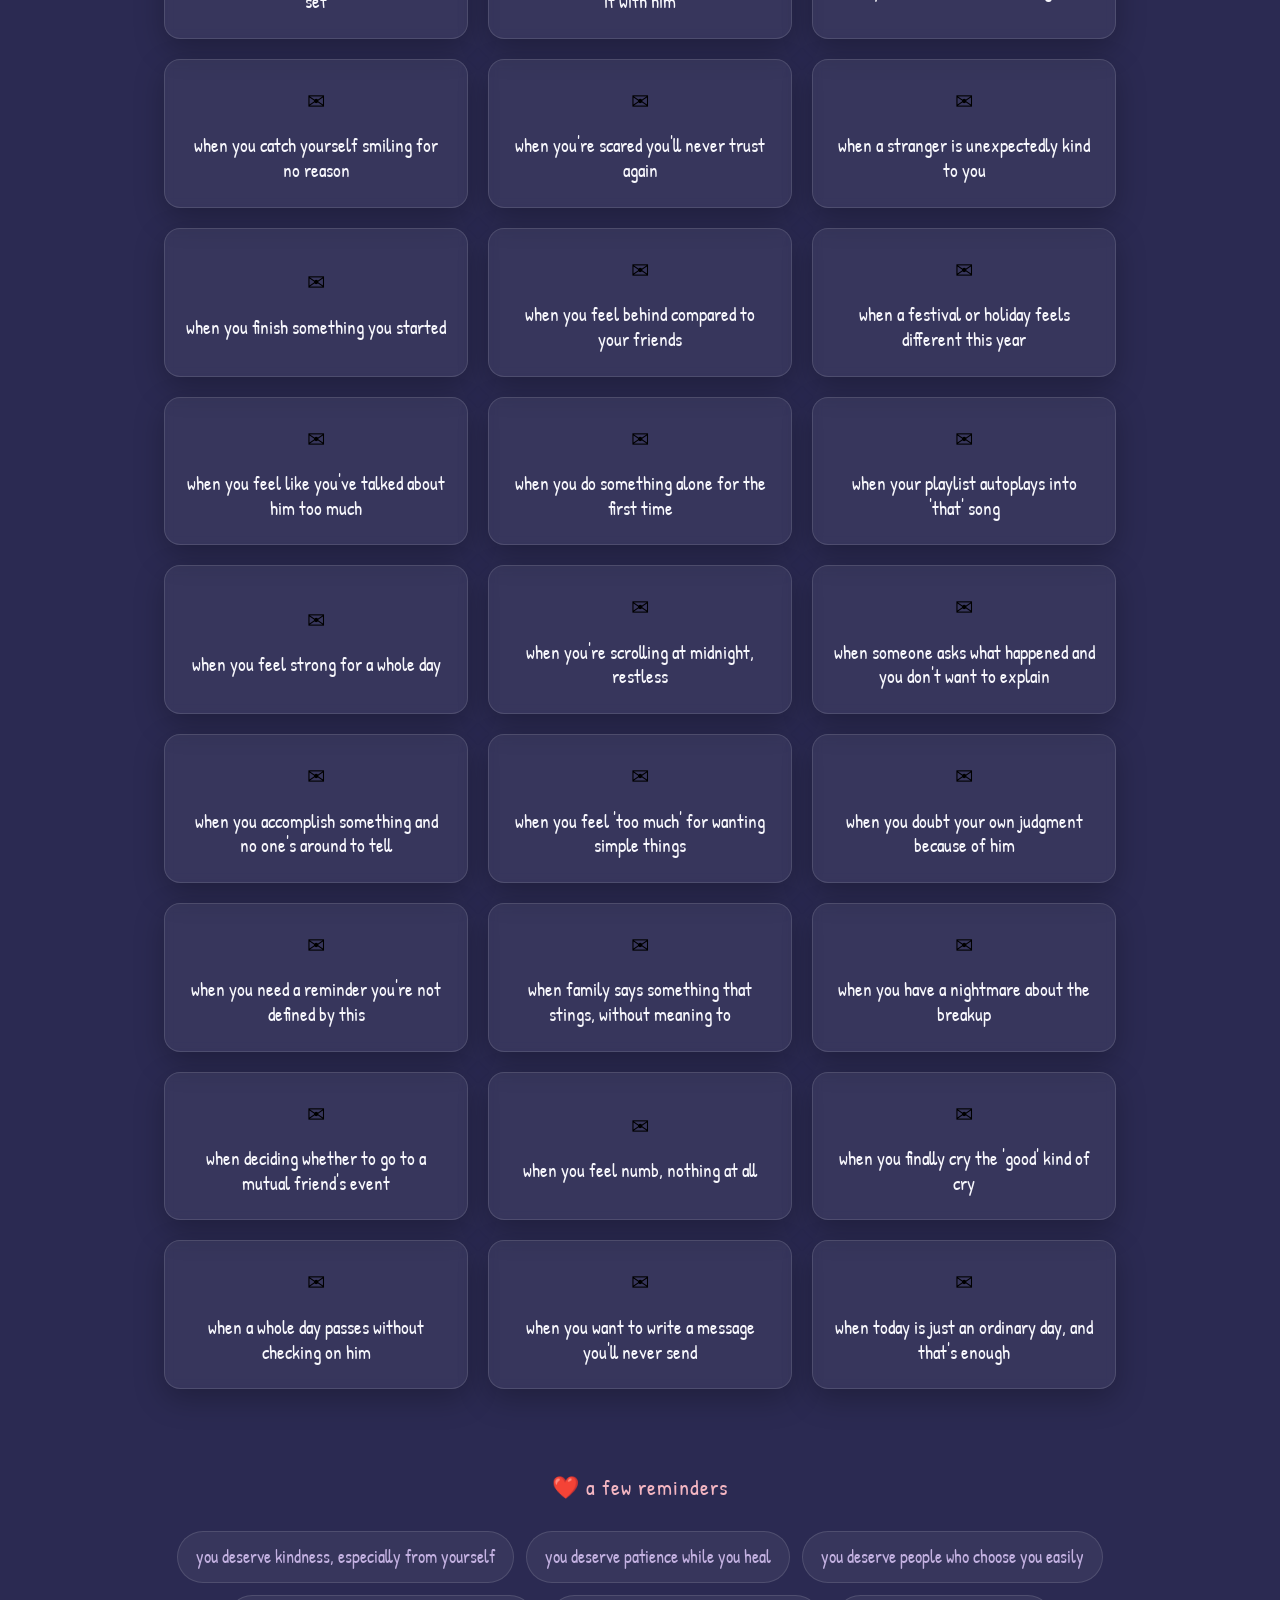
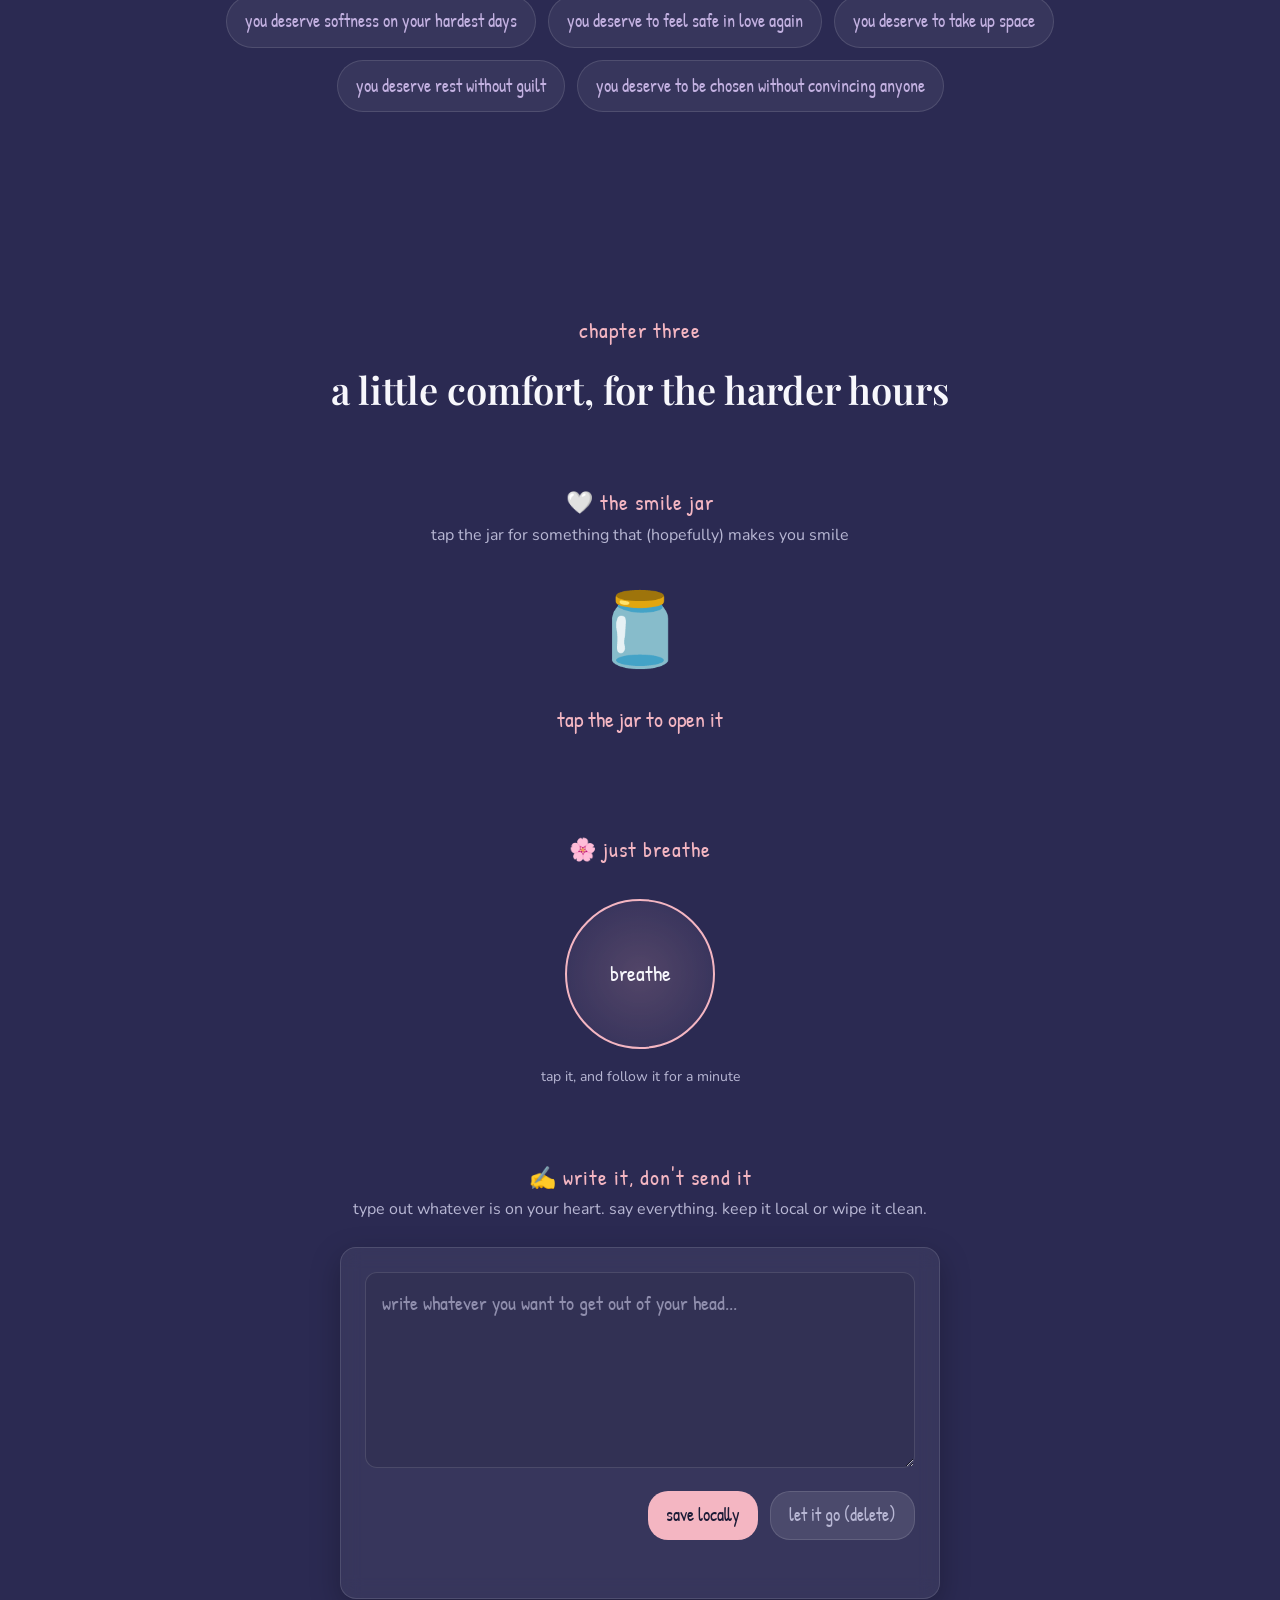
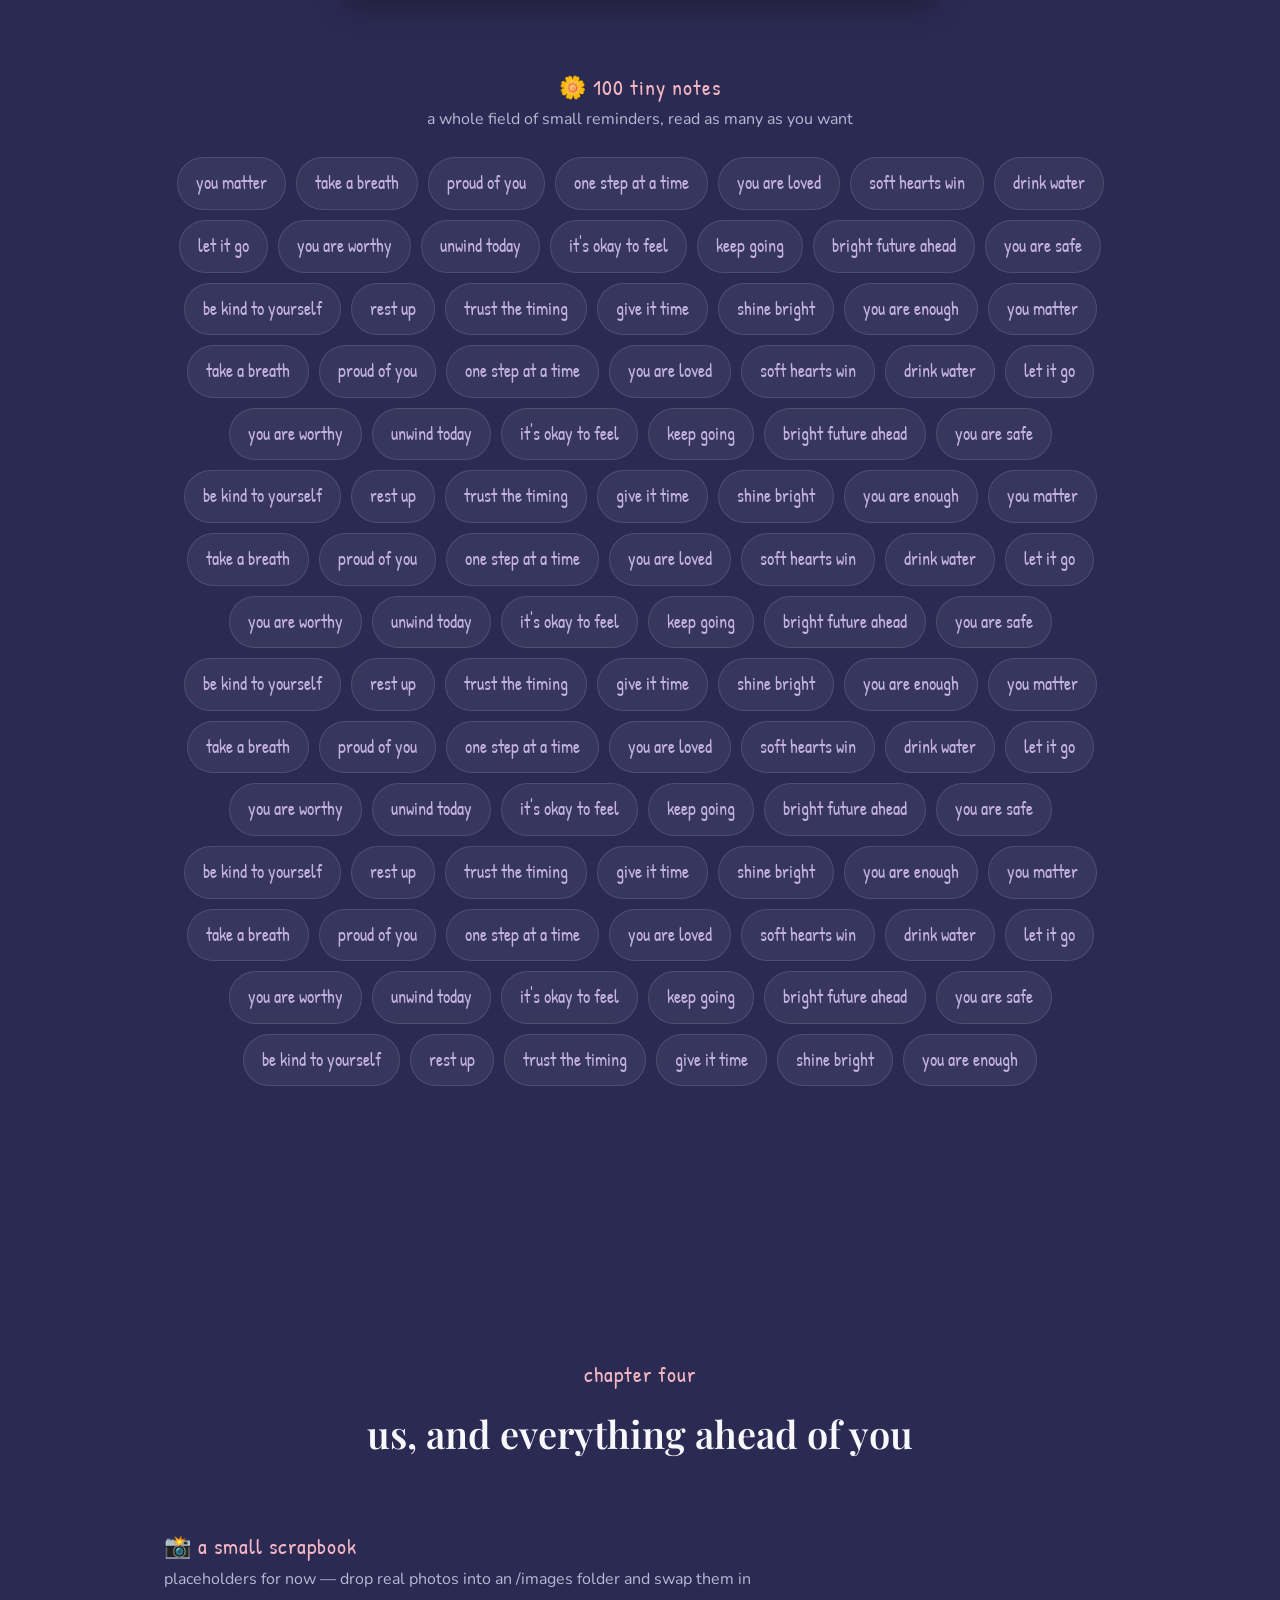
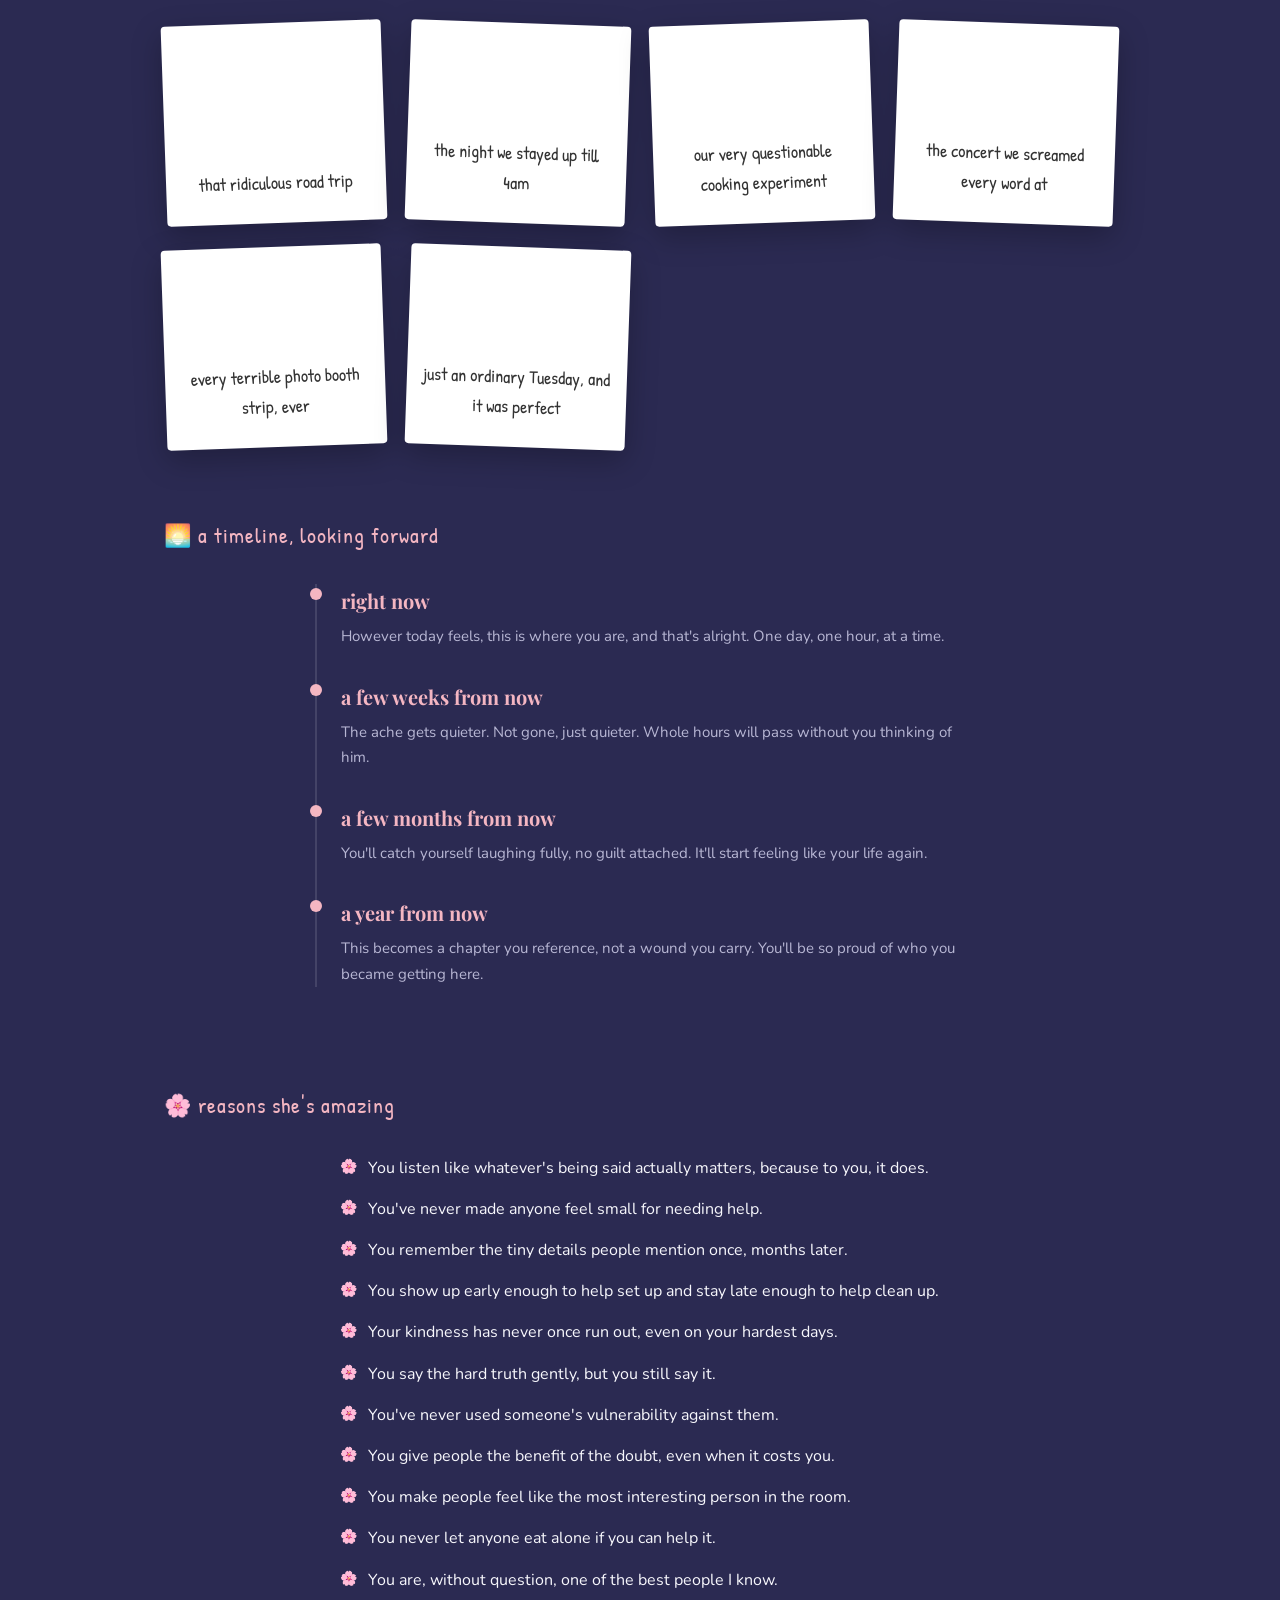
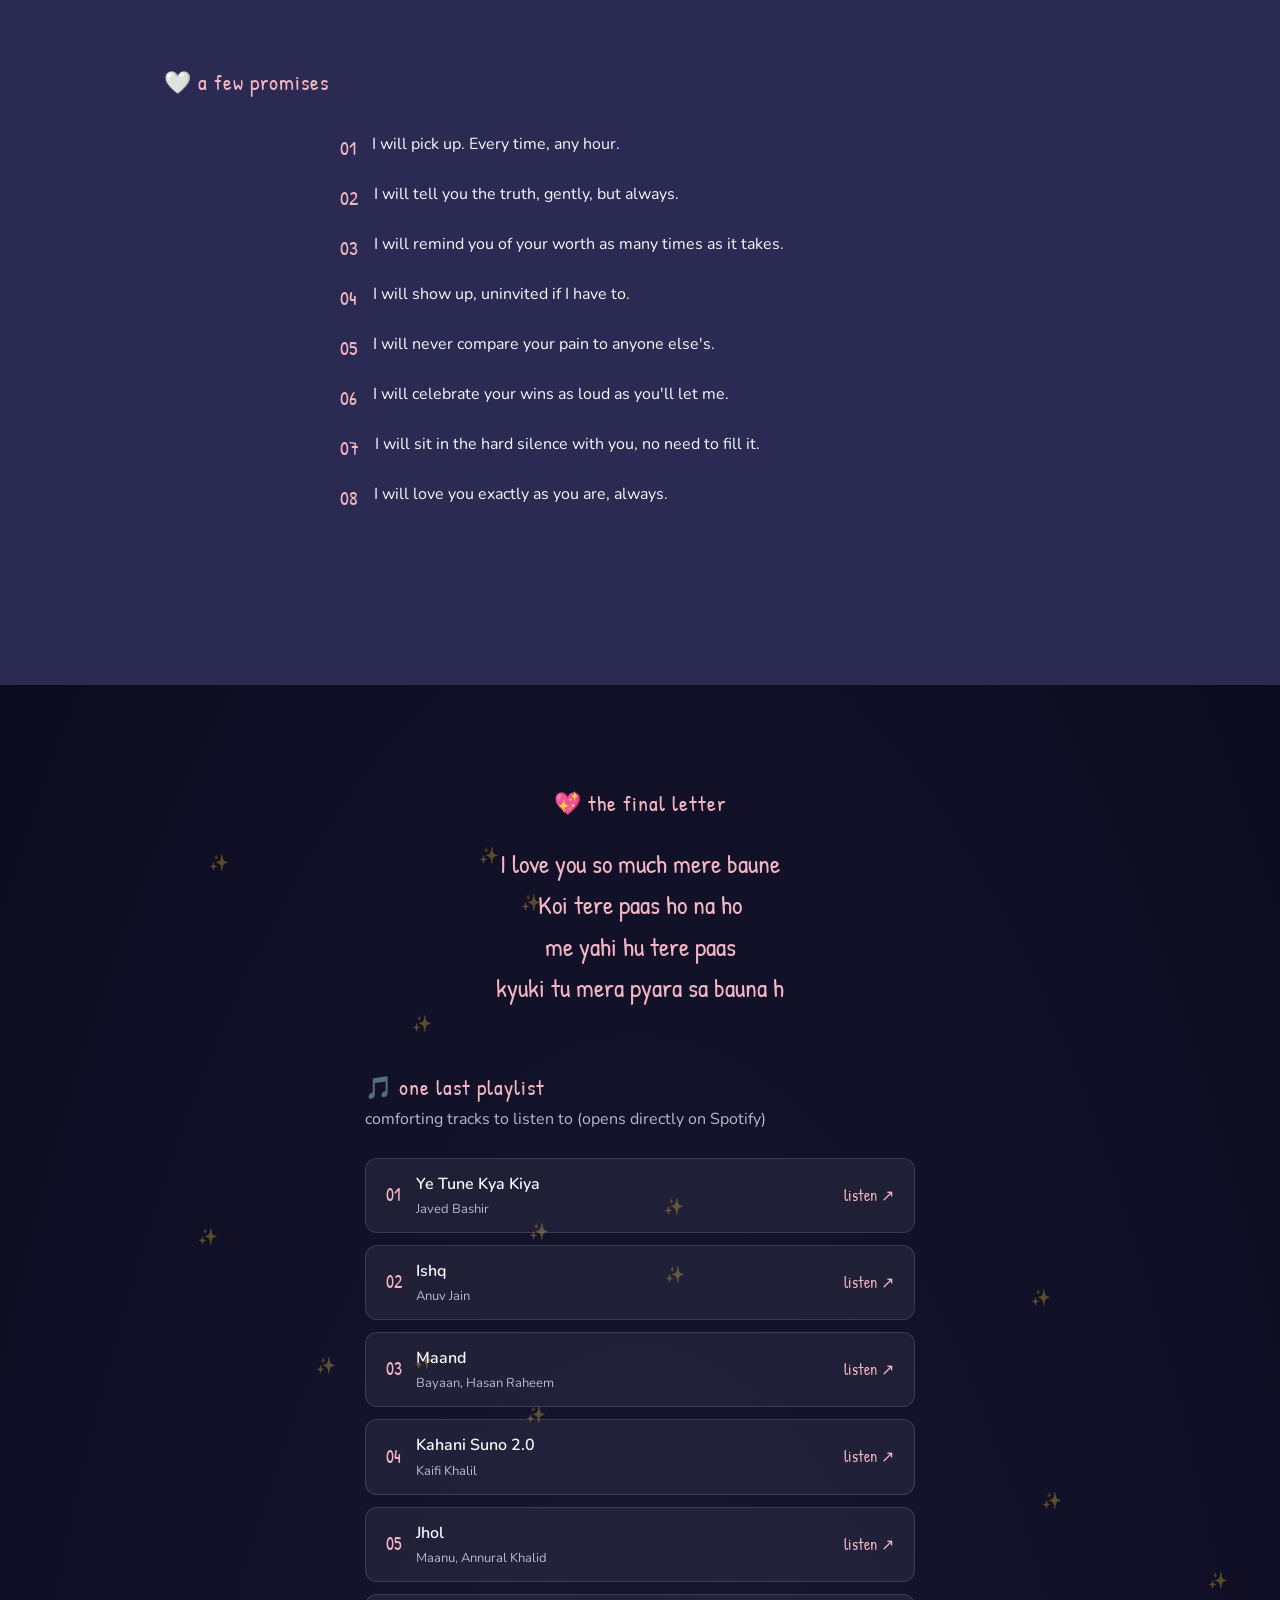
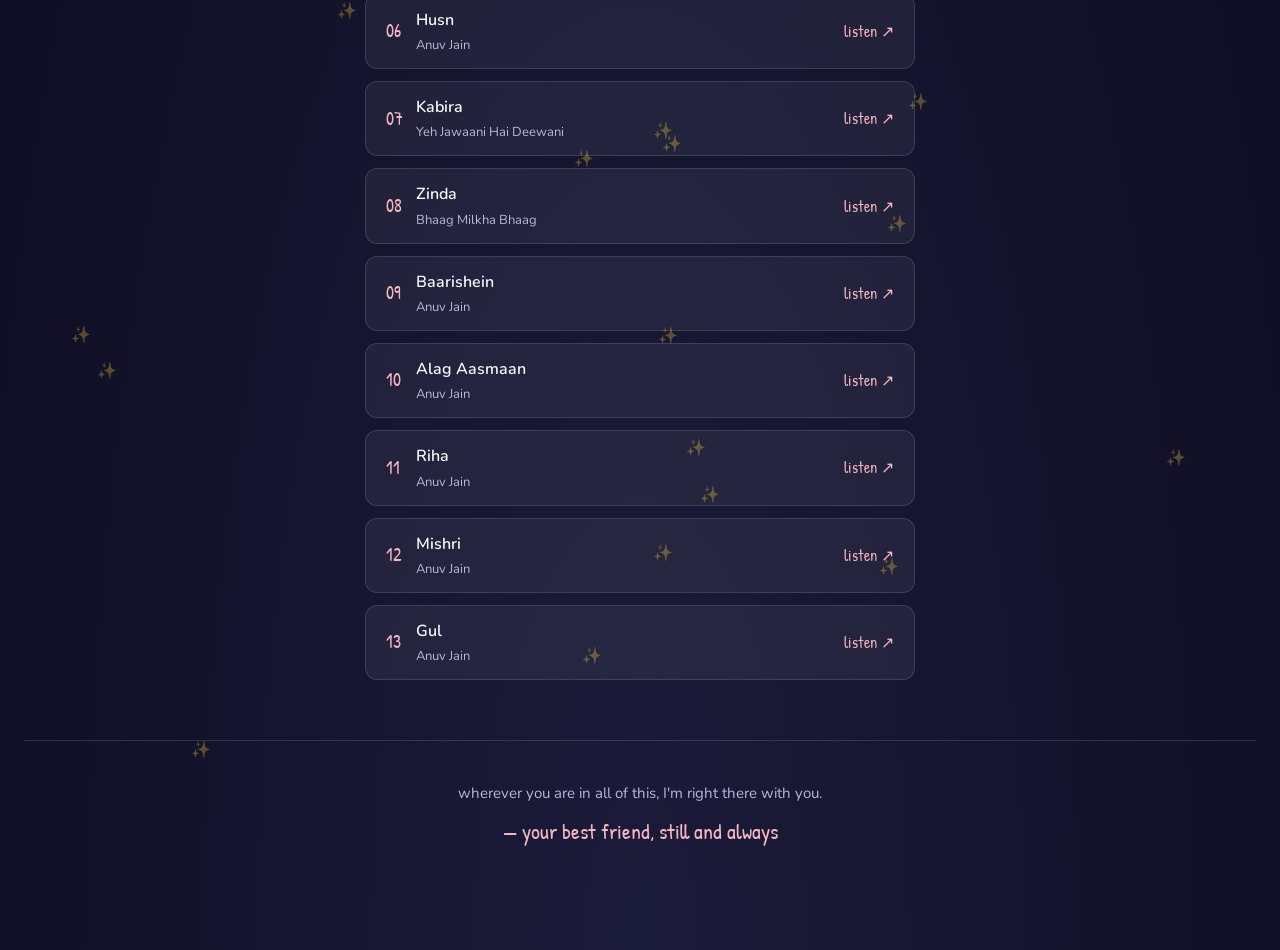
==== commit 99ca5ca8: "Update index.html" ====
--- a/index.html
+++ b/index.html
@@ -15,6 +15,38 @@
 <link rel="stylesheet" href="style.css">
 </head>
 <body class="night-theme">
+
+
+<!-- ========================= -->
+<!-- Password Lock Screen -->
+<!-- ========================= -->
+
+<div id="lockScreen">
+
+    <div class="lock-card">
+
+        <h1>🌸</h1>
+
+        <h2>
+            A tiny place made
+            for someone special.
+        </h2>
+
+        <input
+            type="password"
+            id="passwordInput"
+            placeholder="Enter Password"
+        >
+
+        <button id="unlockButton">
+            🤍 Unlock
+        </button>
+
+        <p id="wrongPassword"></p>
+
+    </div>
+
+</div>
 
 <!-- Ambient Soft Animations Canvas (Petals & Sparkles) -->
 <canvas id="ambientCanvas" class="ambient-canvas"></canvas>
--- a/style.css
+++ b/style.css
@@ -28,9 +28,10 @@
 }
 
 /* =========================================
-   DESIGN TOKENS & COLOR PALETTE
+   DESIGN TOKENS & COLOR PALETTES
 ========================================= */
 :root {
+  /* Night Mode Palette (Default) */
   --bg-deep: #1b1b36;
   --bg-main: #2b2a52;
   --bg-soft: #383663;
@@ -51,6 +52,24 @@
   --font-body: 'Nunito', sans-serif;
 }
 
+/* Day Mode Color Overrides */
+body.day-theme {
+  --bg-deep: #fdf6f0;
+  --bg-main: #fcf0e8;
+  --bg-soft: #f7e2d6;
+  --card-bg: rgba(255, 255, 255, 0.65);
+  --card-border: rgba(215, 180, 185, 0.3);
+
+  --pink-accent: #d9778e;
+  --rose-glow: #c8637b;
+  --lavender: #82639b;
+  --text-light: #423640;
+  --text-muted: #786673;
+
+  --shadow-soft: 0 10px 25px rgba(180, 140, 150, 0.15);
+  --shadow-hover: 0 15px 30px rgba(180, 140, 150, 0.25);
+}
+
 body {
   background-color: var(--bg-main);
   color: var(--text-light);
@@ -59,10 +78,47 @@
   line-height: 1.7;
   overflow-x: hidden;
   position: relative;
-}
-
-/* =========================================
-   TYPOGRAPHY & SECTION HEADINGS
+  transition: background-color 0.6s ease, color 0.6s ease;
+}
+
+/* Floating Ambient Particle Canvas */
+.ambient-canvas {
+  position: fixed;
+  inset: 0;
+  width: 100vw;
+  height: 100vh;
+  pointer-events: none;
+  z-index: 0;
+}
+
+/* =========================================
+   THEME SWITCHER BUTTON
+========================================= */
+.theme-toggle {
+  position: fixed;
+  top: 24px;
+  left: 24px;
+  z-index: 90;
+  width: 48px;
+  height: 48px;
+  border-radius: 50%;
+  background: var(--card-bg);
+  backdrop-filter: blur(10px);
+  border: 1px solid var(--card-border);
+  box-shadow: var(--shadow-soft);
+  display: flex;
+  align-items: center;
+  justify-content: center;
+  font-size: 20px;
+  transition: transform 0.3s ease, background 0.3s ease;
+}
+
+.theme-toggle:hover {
+  transform: scale(1.1) rotate(15deg);
+}
+
+/* =========================================
+   TYPOGRAPHY & SECTIONS
 ========================================= */
 .chapter {
   position: relative;
@@ -199,8 +255,14 @@
   border-radius: 30px;
   border: 1px solid var(--card-border);
   pointer-events: none;
+  opacity: 0;
+  visibility: hidden;
+  transition: opacity 0.5s ease, visibility 0.5s ease;
+}
+
+.music-prompt.visible {
   opacity: 1;
-  transition: opacity 0.5s ease;
+  visibility: visible;
 }
 
 .music-prompt p {
@@ -258,7 +320,7 @@
   position: relative;
   max-width: 500px;
   width: 100%;
-  background: #242242;
+  background: var(--bg-soft);
   border: 1px solid var(--card-border);
   border-radius: 20px;
   padding: 36px 30px;
@@ -386,7 +448,7 @@
 
 .envelope:hover {
   transform: translateY(-5px);
-  border-color: rgba(244, 182, 194, 0.4);
+  border-color: var(--pink-accent);
   box-shadow: var(--shadow-hover);
 }
 
@@ -416,7 +478,7 @@
 }
 
 .kindness-note {
-  background: rgba(255, 255, 255, 0.04);
+  background: var(--card-bg);
   border: 1px solid var(--card-border);
   padding: 10px 18px;
   border-radius: 30px;
@@ -426,9 +488,9 @@
 }
 
 /* =========================================
-   CHAPTER 3 — COMFORT (JAR, BREATHE, MEADOW)
-========================================= */
-.smile-jar-block, .breathe-block, .meadow-block {
+   CHAPTER 3 — COMFORT, JOURNAL & MEADOW
+========================================= */
+.smile-jar-block, .breathe-block, .journal-block, .meadow-block {
   width: 100%;
   margin-bottom: 70px;
   text-align: center;
@@ -486,6 +548,75 @@
   color: var(--text-muted);
 }
 
+/* "Write It, Don't Send It" Journal UI */
+.journal-card {
+  max-width: 600px;
+  margin: 24px auto 0;
+  background: var(--card-bg);
+  border: 1px solid var(--card-border);
+  backdrop-filter: blur(10px);
+  border-radius: 16px;
+  padding: 24px;
+  box-shadow: var(--shadow-soft);
+}
+
+.journal-card textarea {
+  width: 100%;
+  background: rgba(0, 0, 0, 0.08);
+  border: 1px solid var(--card-border);
+  border-radius: 12px;
+  padding: 16px;
+  font-family: var(--font-hand);
+  font-size: 20px;
+  color: var(--text-light);
+  resize: vertical;
+  outline: none;
+}
+
+.journal-card textarea::placeholder {
+  color: var(--text-muted);
+  opacity: 0.7;
+}
+
+.journal-actions {
+  display: flex;
+  gap: 12px;
+  justify-content: flex-end;
+  margin-top: 14px;
+}
+
+.journal-btn {
+  font-family: var(--font-hand);
+  font-size: 18px;
+  padding: 8px 18px;
+  border-radius: 20px;
+  transition: transform 0.2s ease, opacity 0.2s ease;
+}
+
+.journal-btn.save {
+  background: var(--pink-accent);
+  color: #1b1b36;
+}
+
+.journal-btn.delete {
+  background: rgba(255, 255, 255, 0.1);
+  color: var(--text-muted);
+  border: 1px solid var(--card-border);
+}
+
+.journal-btn:hover {
+  transform: translateY(-2px);
+  opacity: 0.9;
+}
+
+.journal-status {
+  font-family: var(--font-hand);
+  font-size: 16px;
+  color: var(--pink-accent);
+  margin-top: 10px;
+  min-height: 24px;
+}
+
 .meadow {
   display: flex;
   flex-wrap: wrap;
@@ -495,7 +626,7 @@
 }
 
 /* =========================================
-   CHAPTER 4 — SCRAPBOOK, TIMELINE, REASONS
+   CHAPTER 4 — SCRAPBOOK, TIMELINE & REASONS
 ========================================= */
 .scrapbook-block, .timeline-block, .reasons-block, .promises-block {
   width: 100%;
@@ -622,12 +753,14 @@
 }
 
 /* =========================================
-   CHAPTER 5 — NIGHT SKY, FINAL LETTER, PLAYLIST
+   CHAPTER 5 — NIGHT SKY & INTERACTIVE STARS
 ========================================= */
 .chapter-5 {
   background: var(--bg-deep);
   max-width: 100%;
   width: 100%;
+  position: relative;
+  overflow: hidden;
 }
 
 .night-sky {
@@ -638,6 +771,48 @@
   z-index: -1;
 }
 
+.star-container {
+  position: absolute;
+  inset: 0;
+  pointer-events: auto;
+}
+
+.interactive-star {
+  position: absolute;
+  font-size: 16px;
+  cursor: pointer;
+  opacity: 0.3;
+  transition: opacity 0.4s ease, transform 0.4s ease;
+  user-select: none;
+}
+
+.interactive-star:hover {
+  opacity: 1;
+  transform: scale(1.5);
+}
+
+.star-word {
+  position: absolute;
+  bottom: 120%;
+  left: 50%;
+  transform: translateX(-50%);
+  font-family: var(--font-hand);
+  font-size: 18px;
+  color: var(--pink-accent);
+  white-space: nowrap;
+  pointer-events: none;
+  opacity: 0;
+  transition: opacity 0.3s ease, transform 0.3s ease;
+  background: rgba(0, 0, 0, 0.6);
+  padding: 4px 10px;
+  border-radius: 12px;
+}
+
+.interactive-star:hover .star-word {
+  opacity: 1;
+  transform: translateX(-50%) translateY(-5px);
+}
+
 .final-letter-block {
   text-align: center;
   max-width: 600px;
@@ -737,7 +912,7 @@
   position: relative;
   max-width: 520px;
   width: 100%;
-  background: #242242;
+  background: var(--bg-soft);
   border: 1px solid var(--card-border);
   border-radius: 20px;
   padding: 40px 30px;
@@ -845,6 +1020,11 @@
     right: 16px;
   }
 
+  .theme-toggle {
+    top: 16px;
+    left: 16px;
+  }
+
   .emergency-btn {
     bottom: 16px;
     right: 16px;
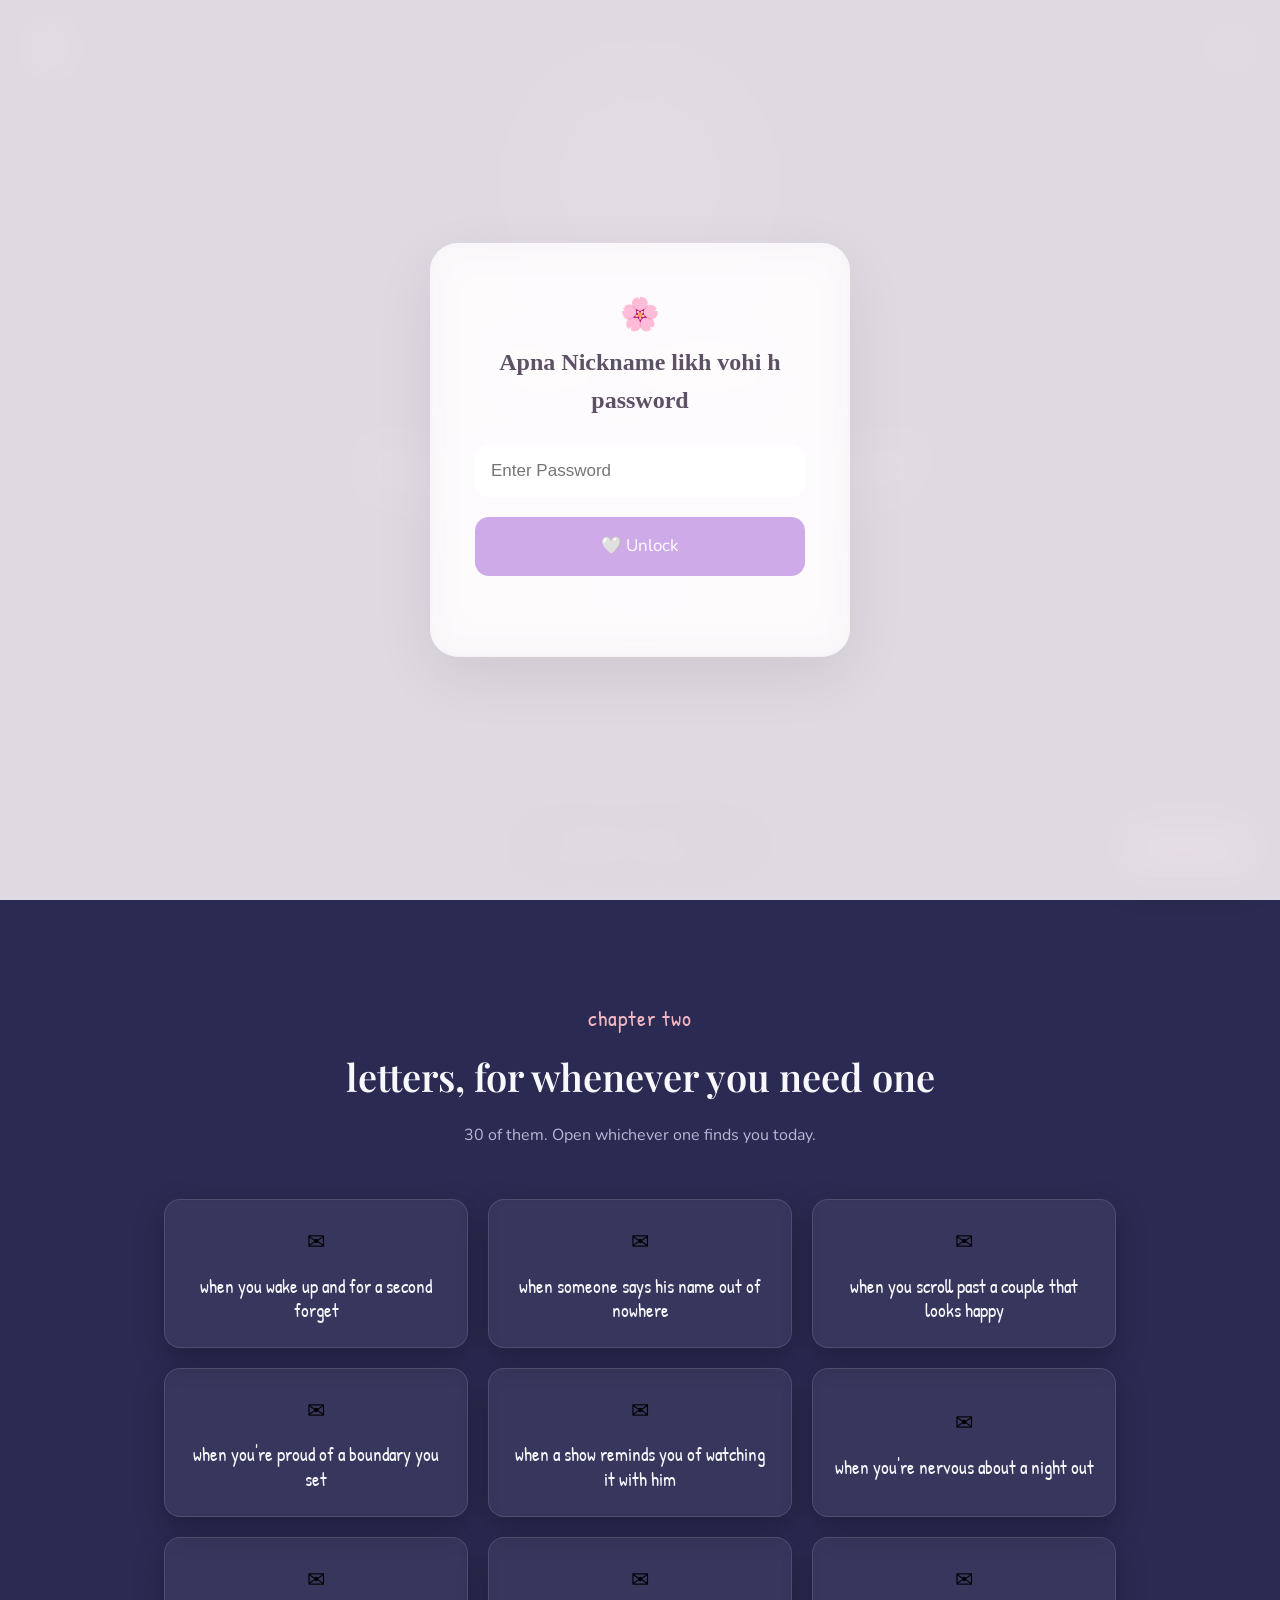
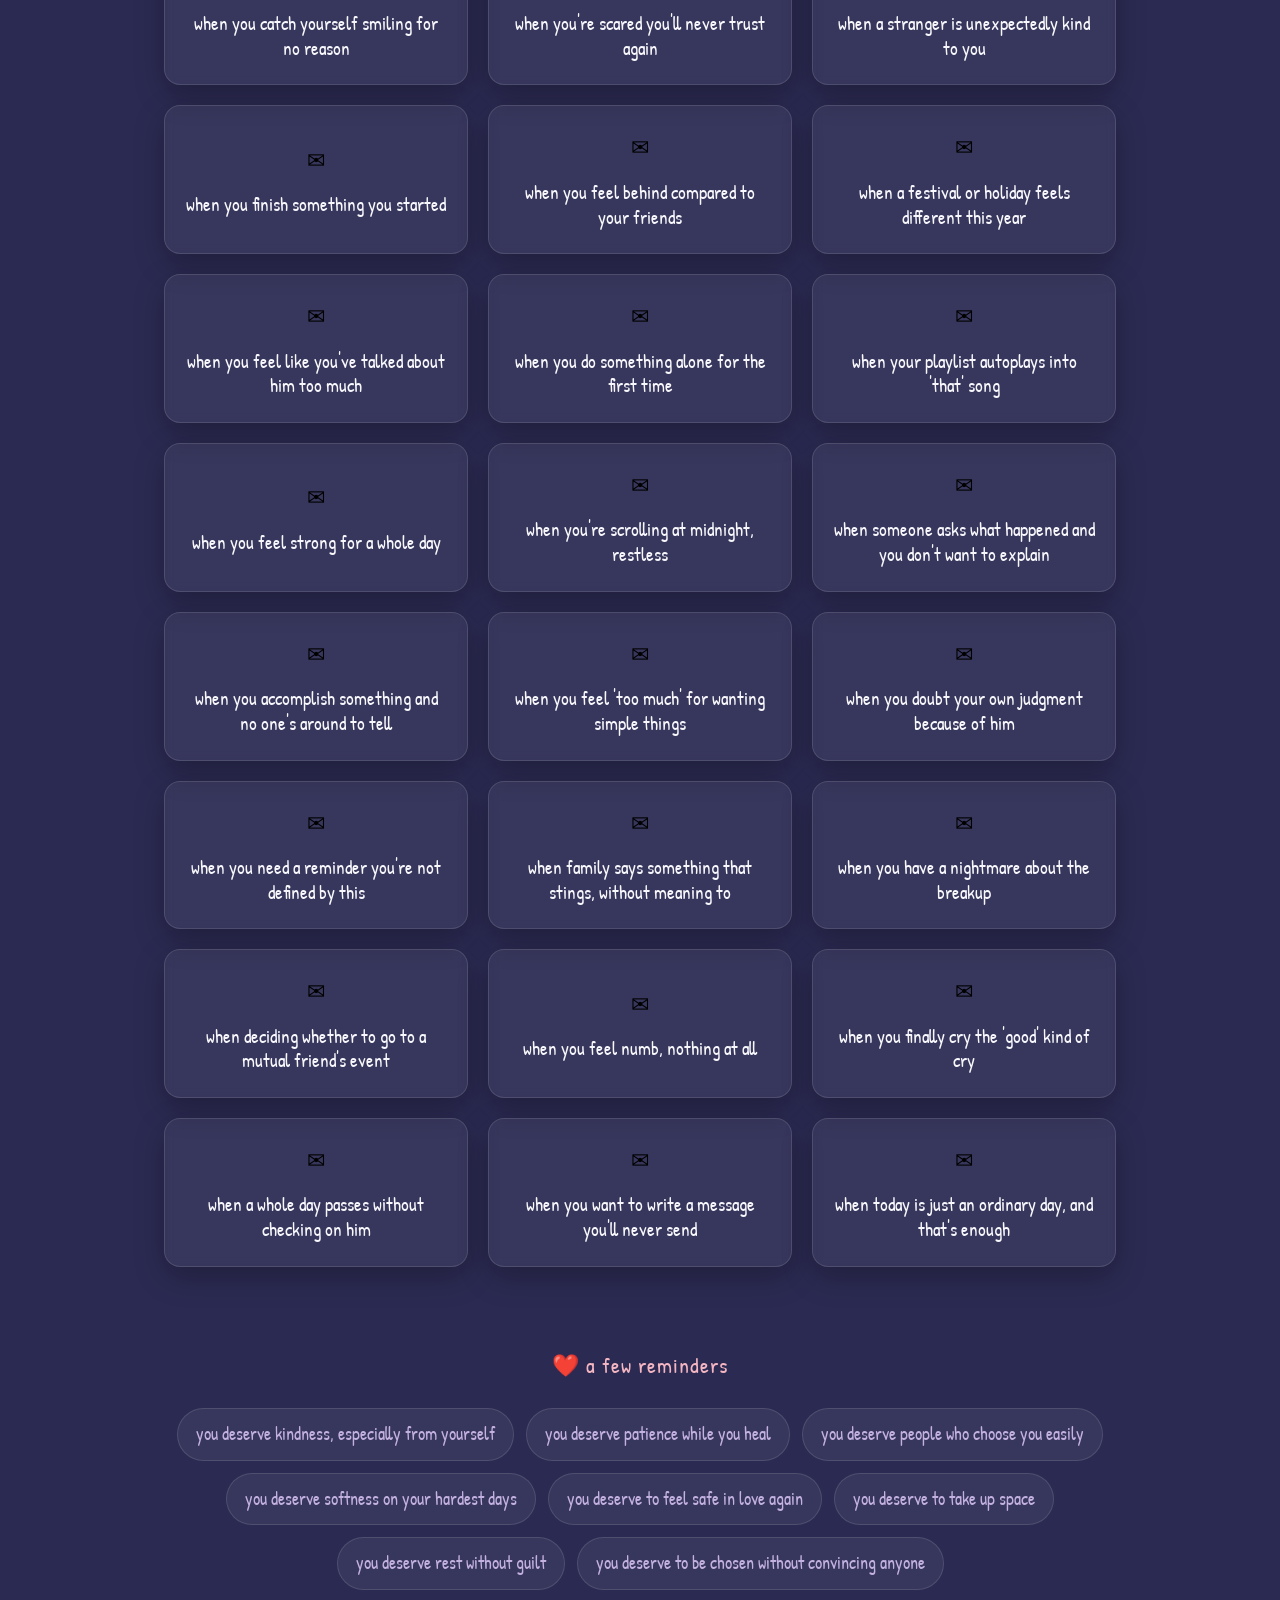
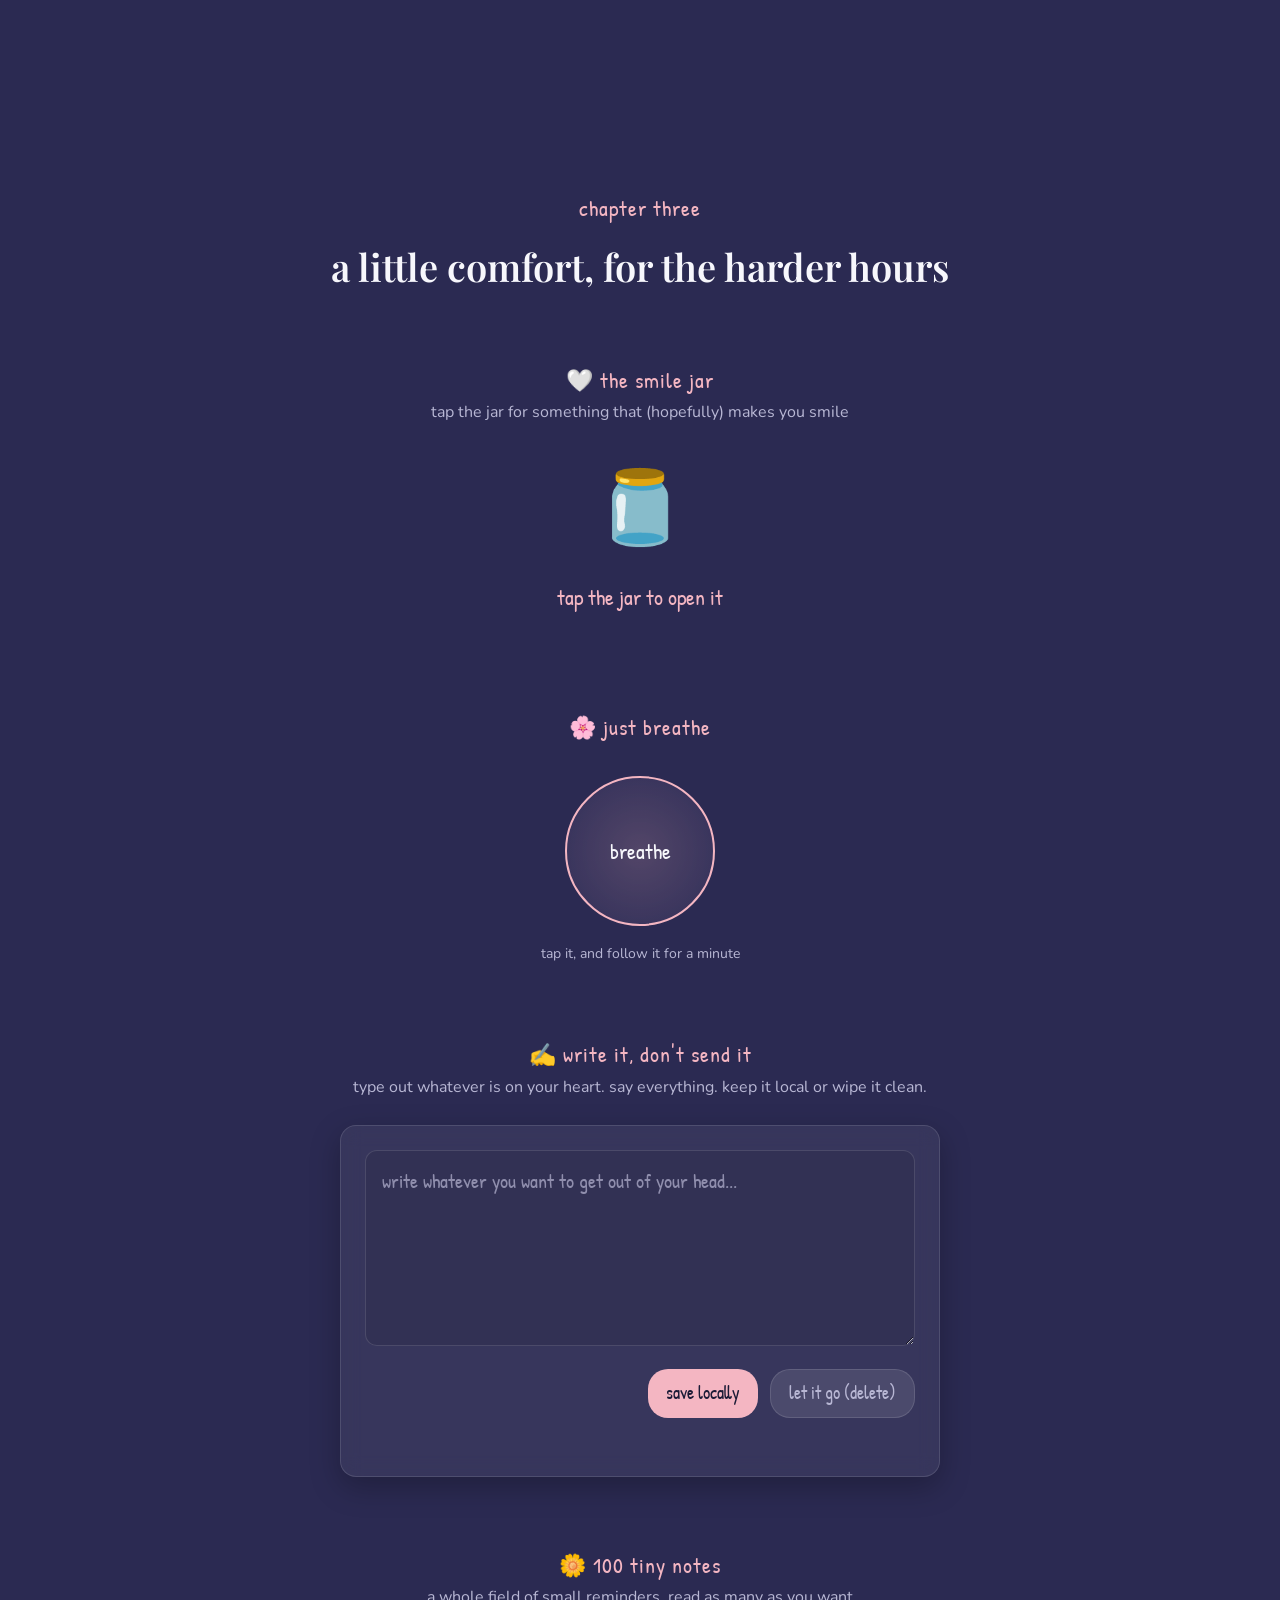
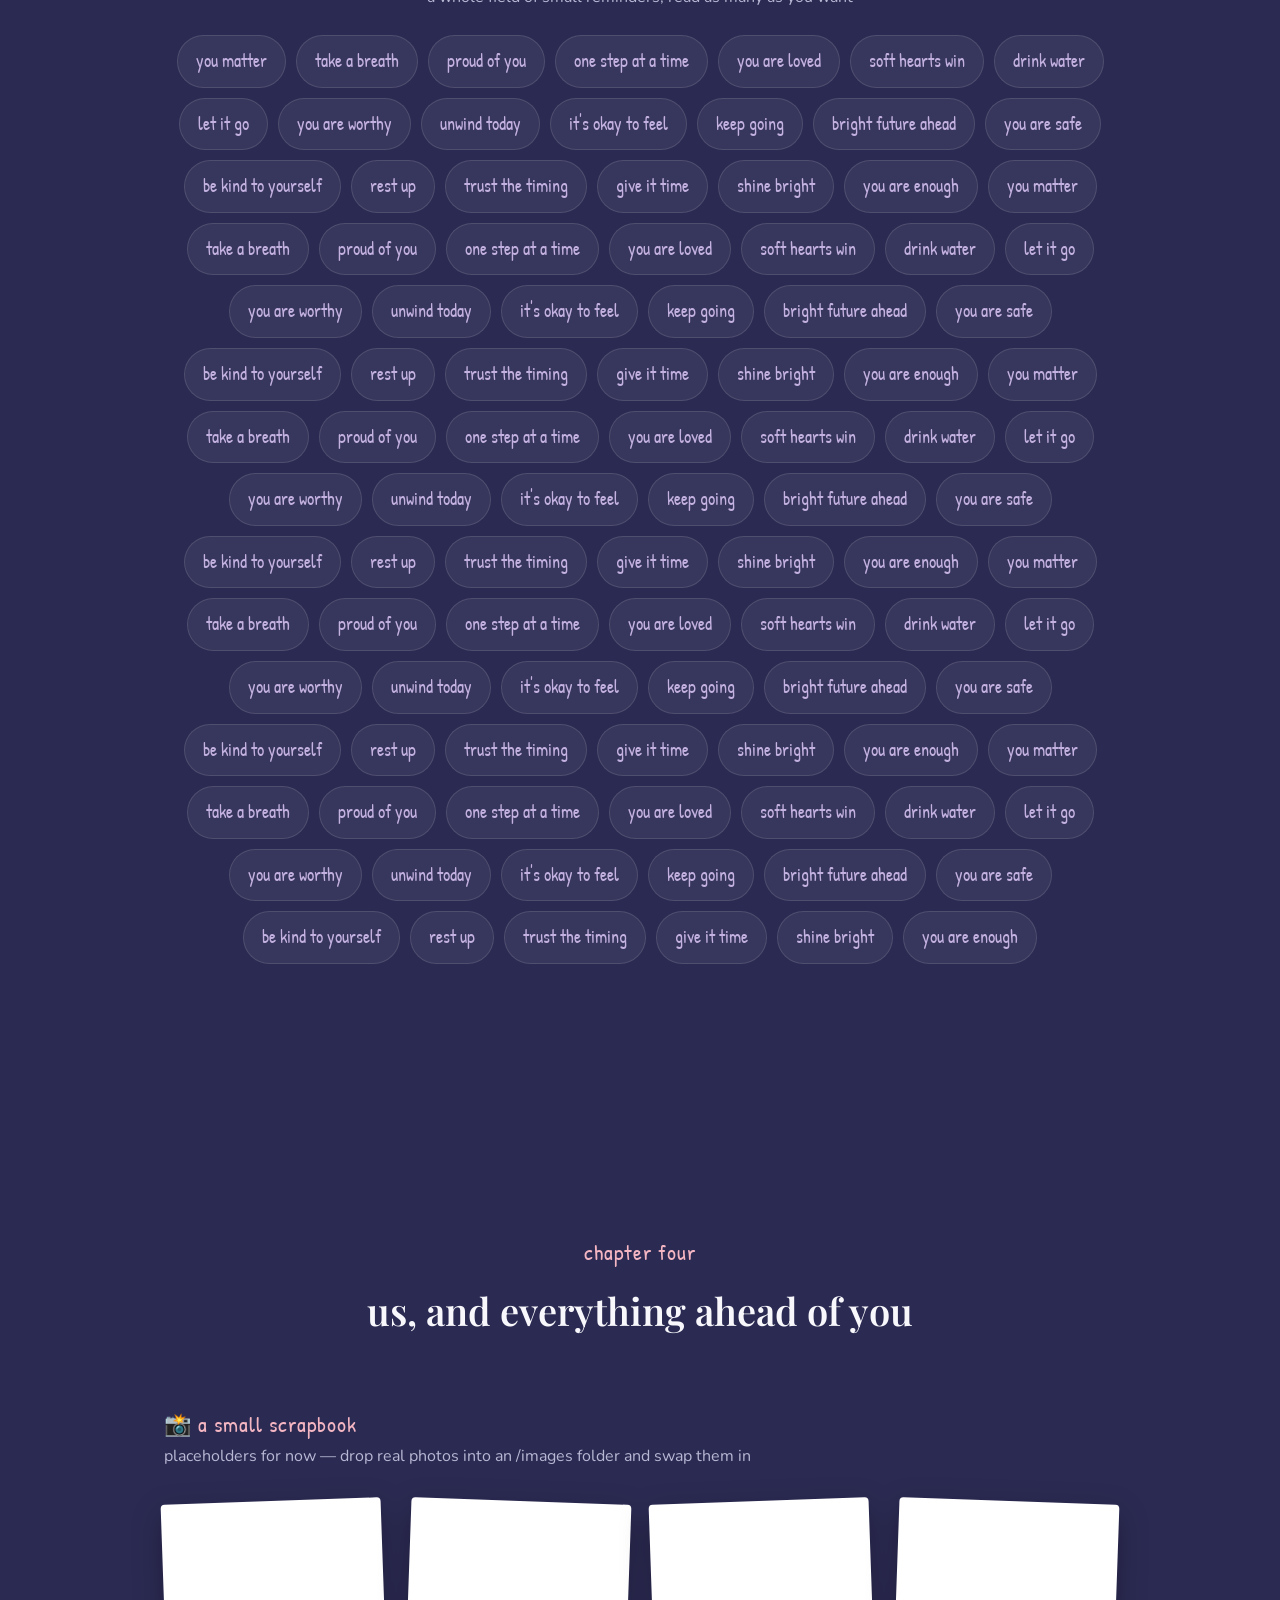
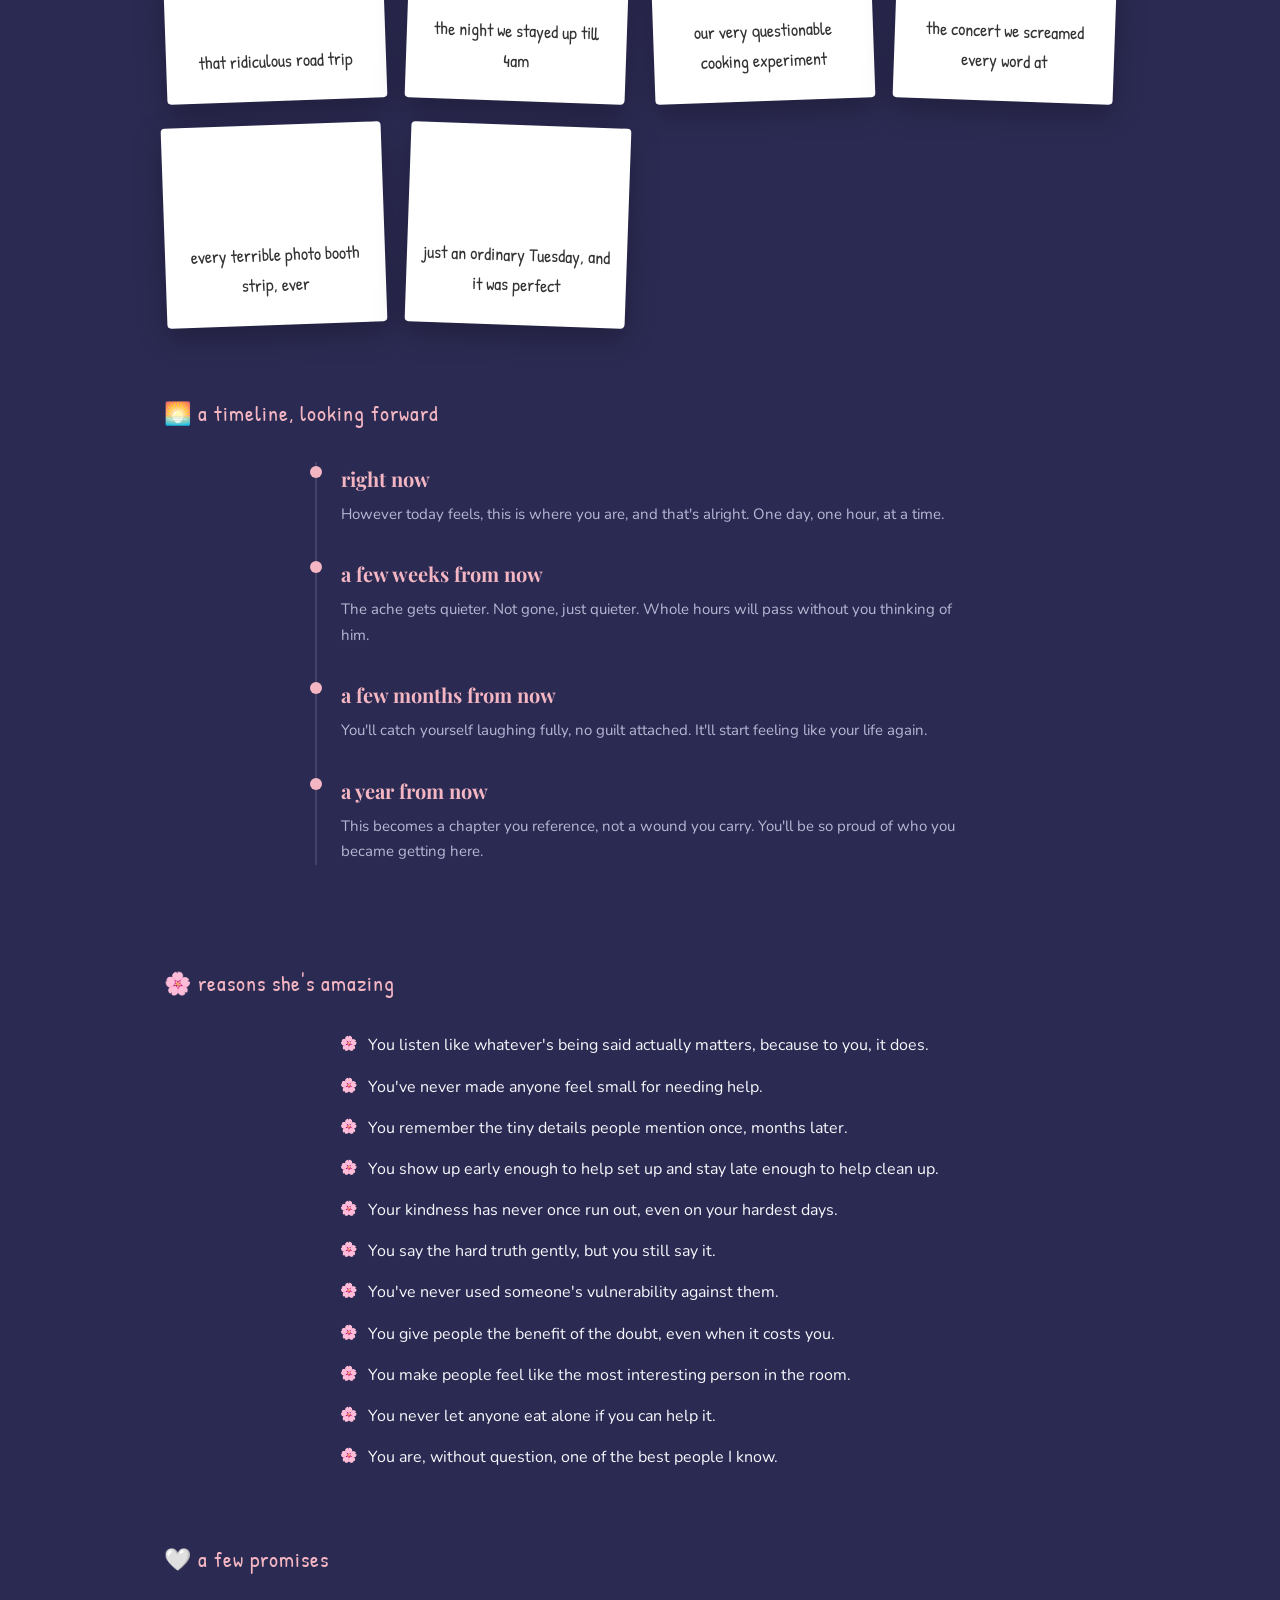
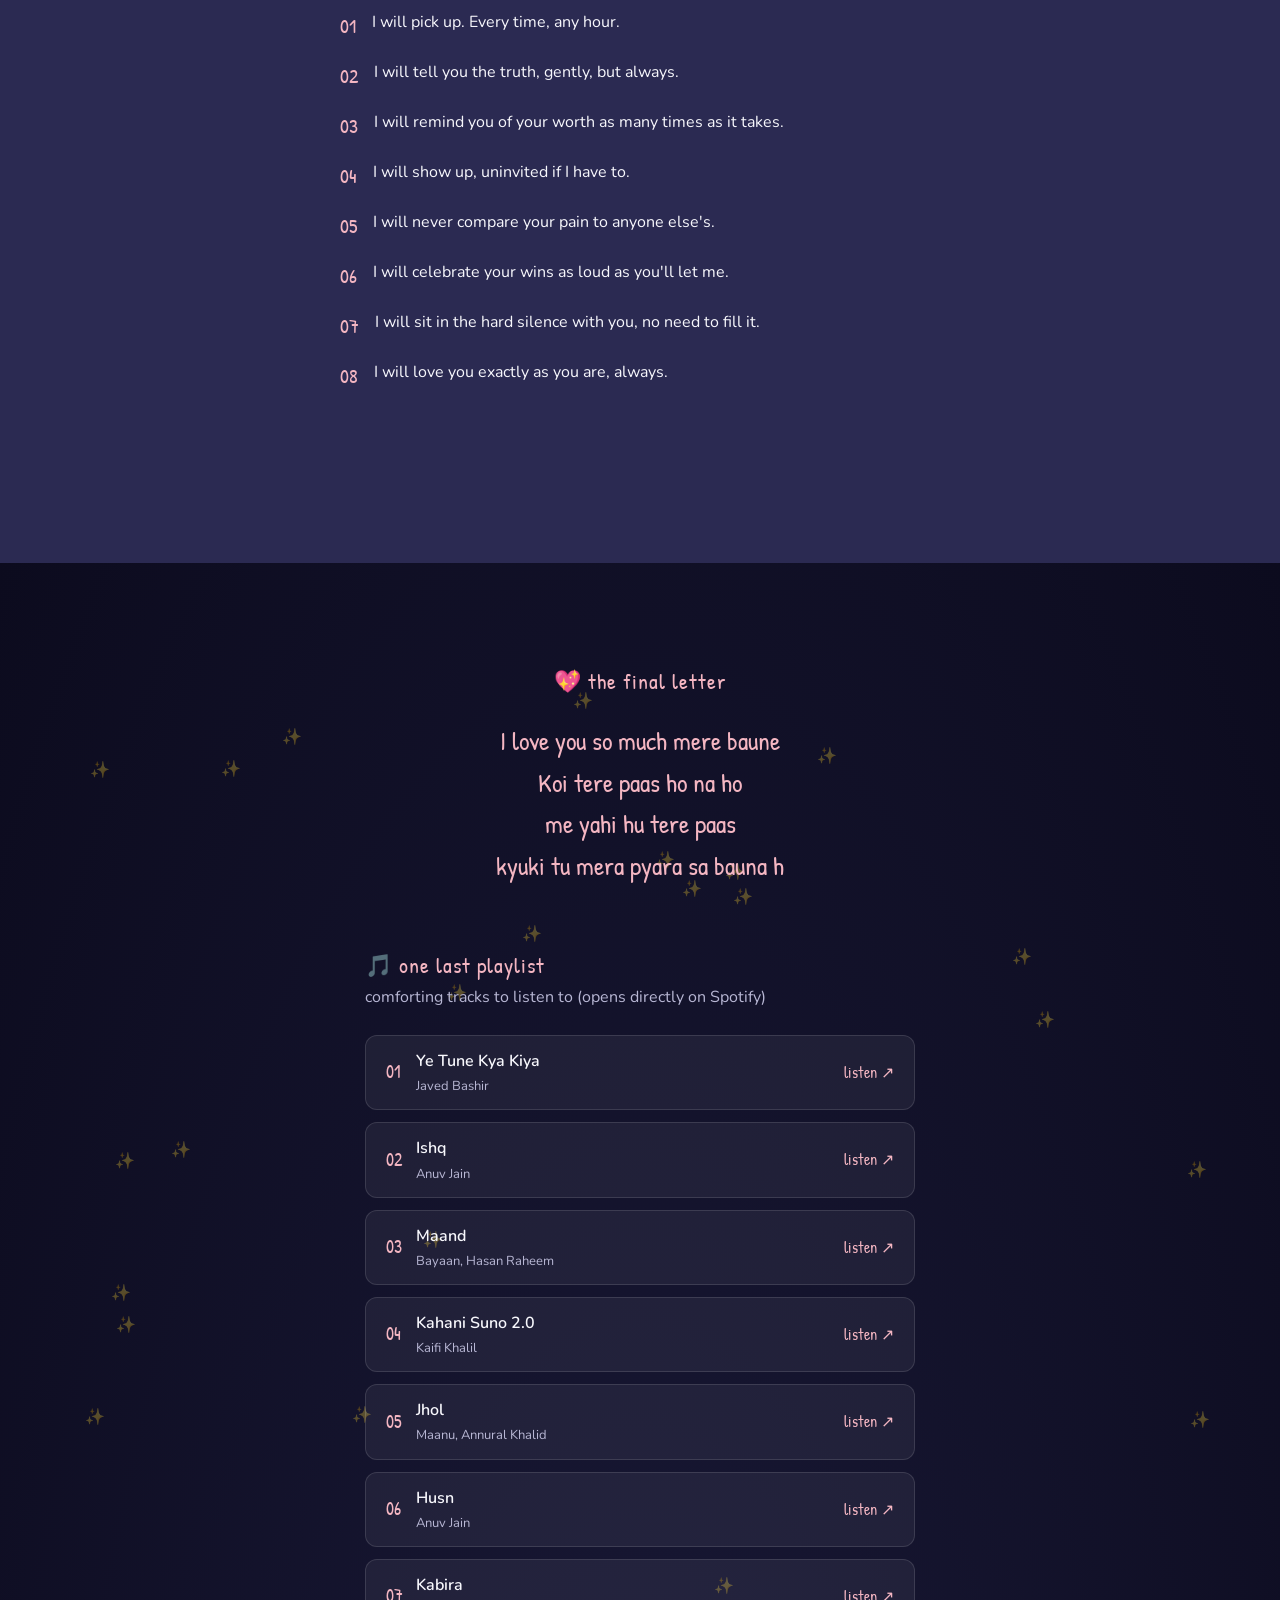
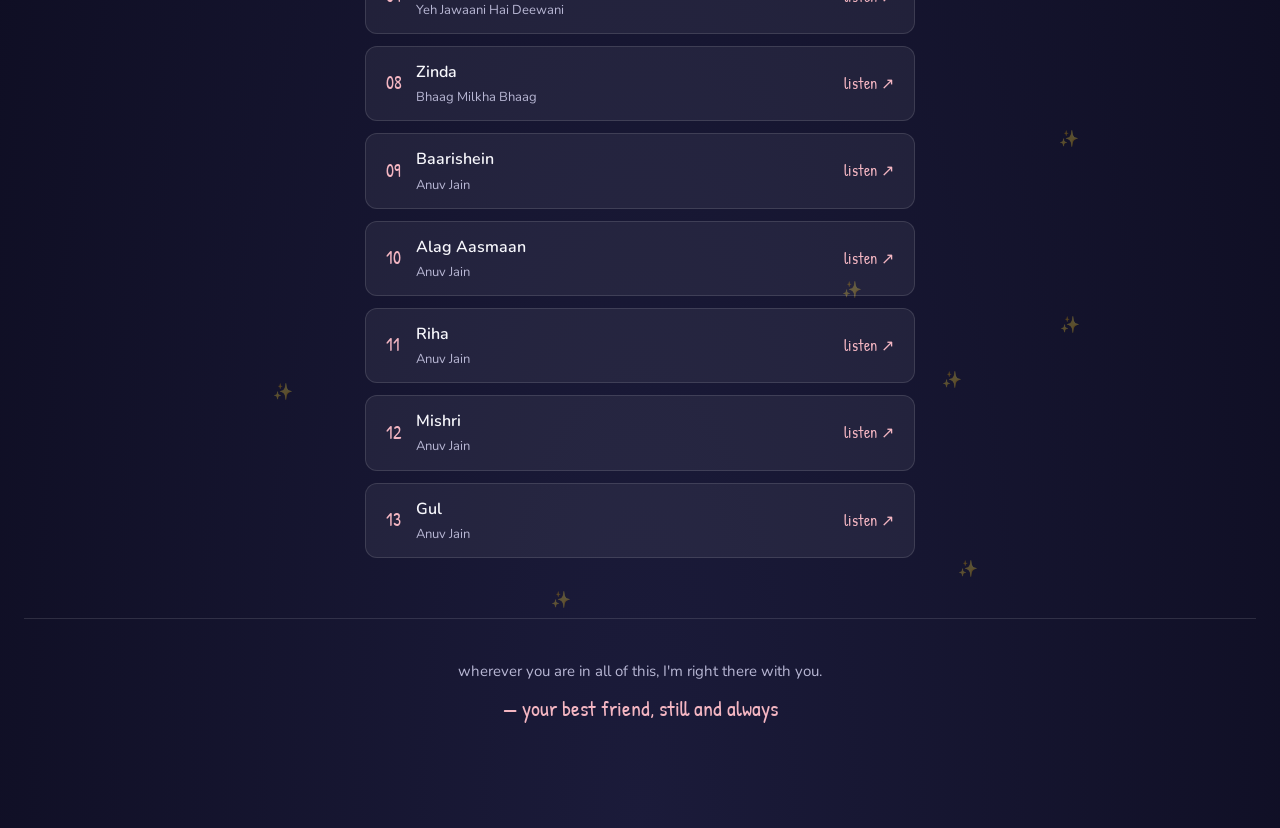
==== commit cd750bbe: "Update index.html" ====
--- a/index.html
+++ b/index.html
@@ -28,8 +28,8 @@
         <h1>🌸</h1>
 
         <h2>
-            A tiny place made
-            for someone special.
+            Apna Nickname likh
+            vohi h password
         </h2>
 
         <input
--- a/style.css
+++ b/style.css
@@ -1035,3 +1035,147 @@
     left: 16px;
   }
 }
+
+#lockScreen{
+
+position:fixed;
+
+top:0;
+left:0;
+
+width:100%;
+height:100%;
+
+background:rgba(255,248,252,.85);
+
+backdrop-filter:blur(18px);
+
+display:flex;
+
+justify-content:center;
+
+align-items:center;
+
+z-index:999999;
+
+transition:.8s;
+
+}
+
+.lock-card{
+
+width:420px;
+
+max-width:90%;
+
+padding:45px;
+
+border-radius:28px;
+
+background:rgba(255,255,255,.65);
+
+backdrop-filter:blur(18px);
+
+text-align:center;
+
+box-shadow:0 20px 60px rgba(0,0,0,.08);
+
+}
+
+.lock-card h2{
+
+font-family:'Lora',serif;
+
+font-weight:600;
+
+margin-bottom:25px;
+
+color:#5D5166;
+
+line-height:1.6;
+
+}
+
+#passwordInput{
+
+width:100%;
+
+padding:16px;
+
+border:none;
+
+outline:none;
+
+border-radius:14px;
+
+font-size:17px;
+
+margin-bottom:20px;
+
+background:white;
+
+}
+
+#unlockButton{
+
+width:100%;
+
+padding:15px;
+
+border:none;
+
+border-radius:14px;
+
+background:#CFAAE8;
+
+color:white;
+
+font-size:17px;
+
+cursor:pointer;
+
+transition:.35s;
+
+}
+
+#unlockButton:hover{
+
+transform:translateY(-3px);
+
+}
+
+#wrongPassword{
+
+margin-top:18px;
+
+color:#D64545;
+
+font-size:15px;
+
+height:18px;
+
+}
+
+.lock-hidden{
+
+opacity:0;
+
+pointer-events:none;
+
+}
+
+.shake{
+
+animation:shake .35s;
+
+}
+
+@keyframes shake{
+
+20%{transform:translateX(-8px);}
+40%{transform:translateX(8px);}
+60%{transform:translateX(-6px);}
+80%{transform:translateX(6px);}
+100%{transform:translateX(0);}
+
+}
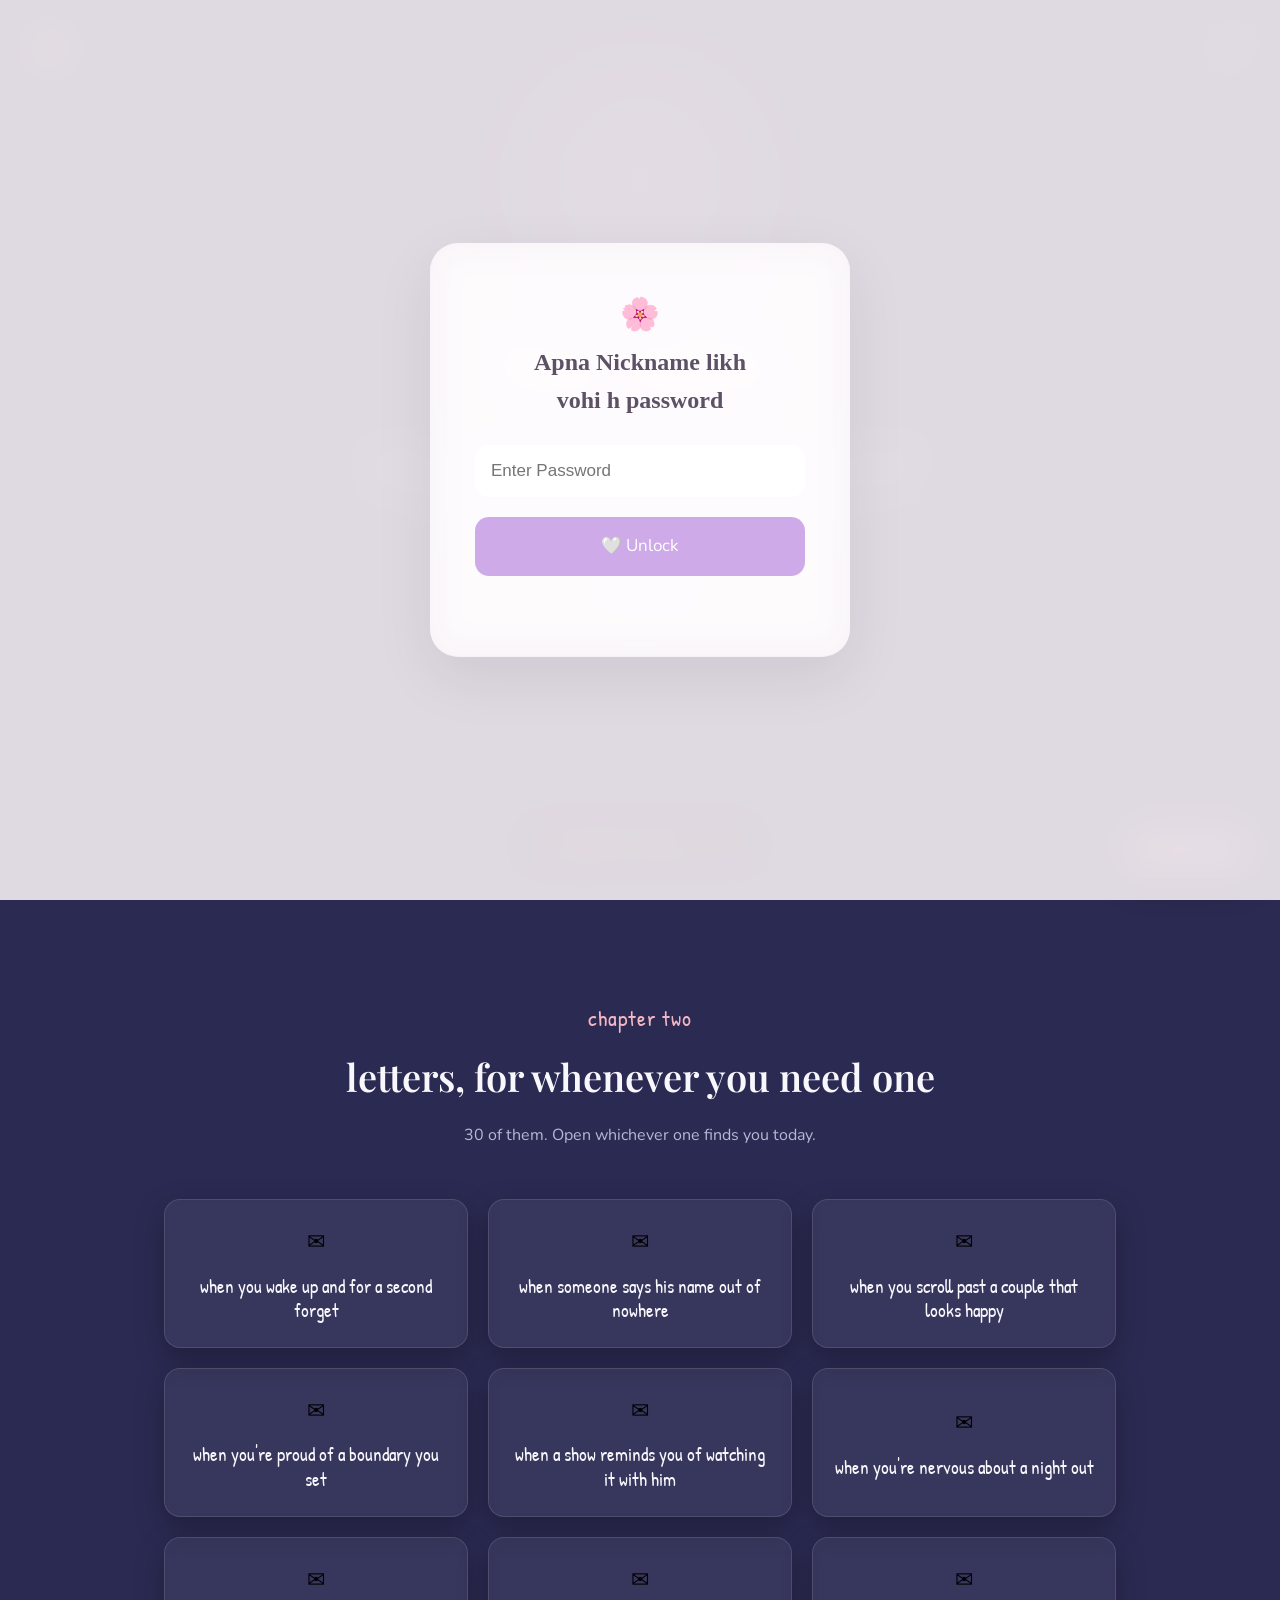
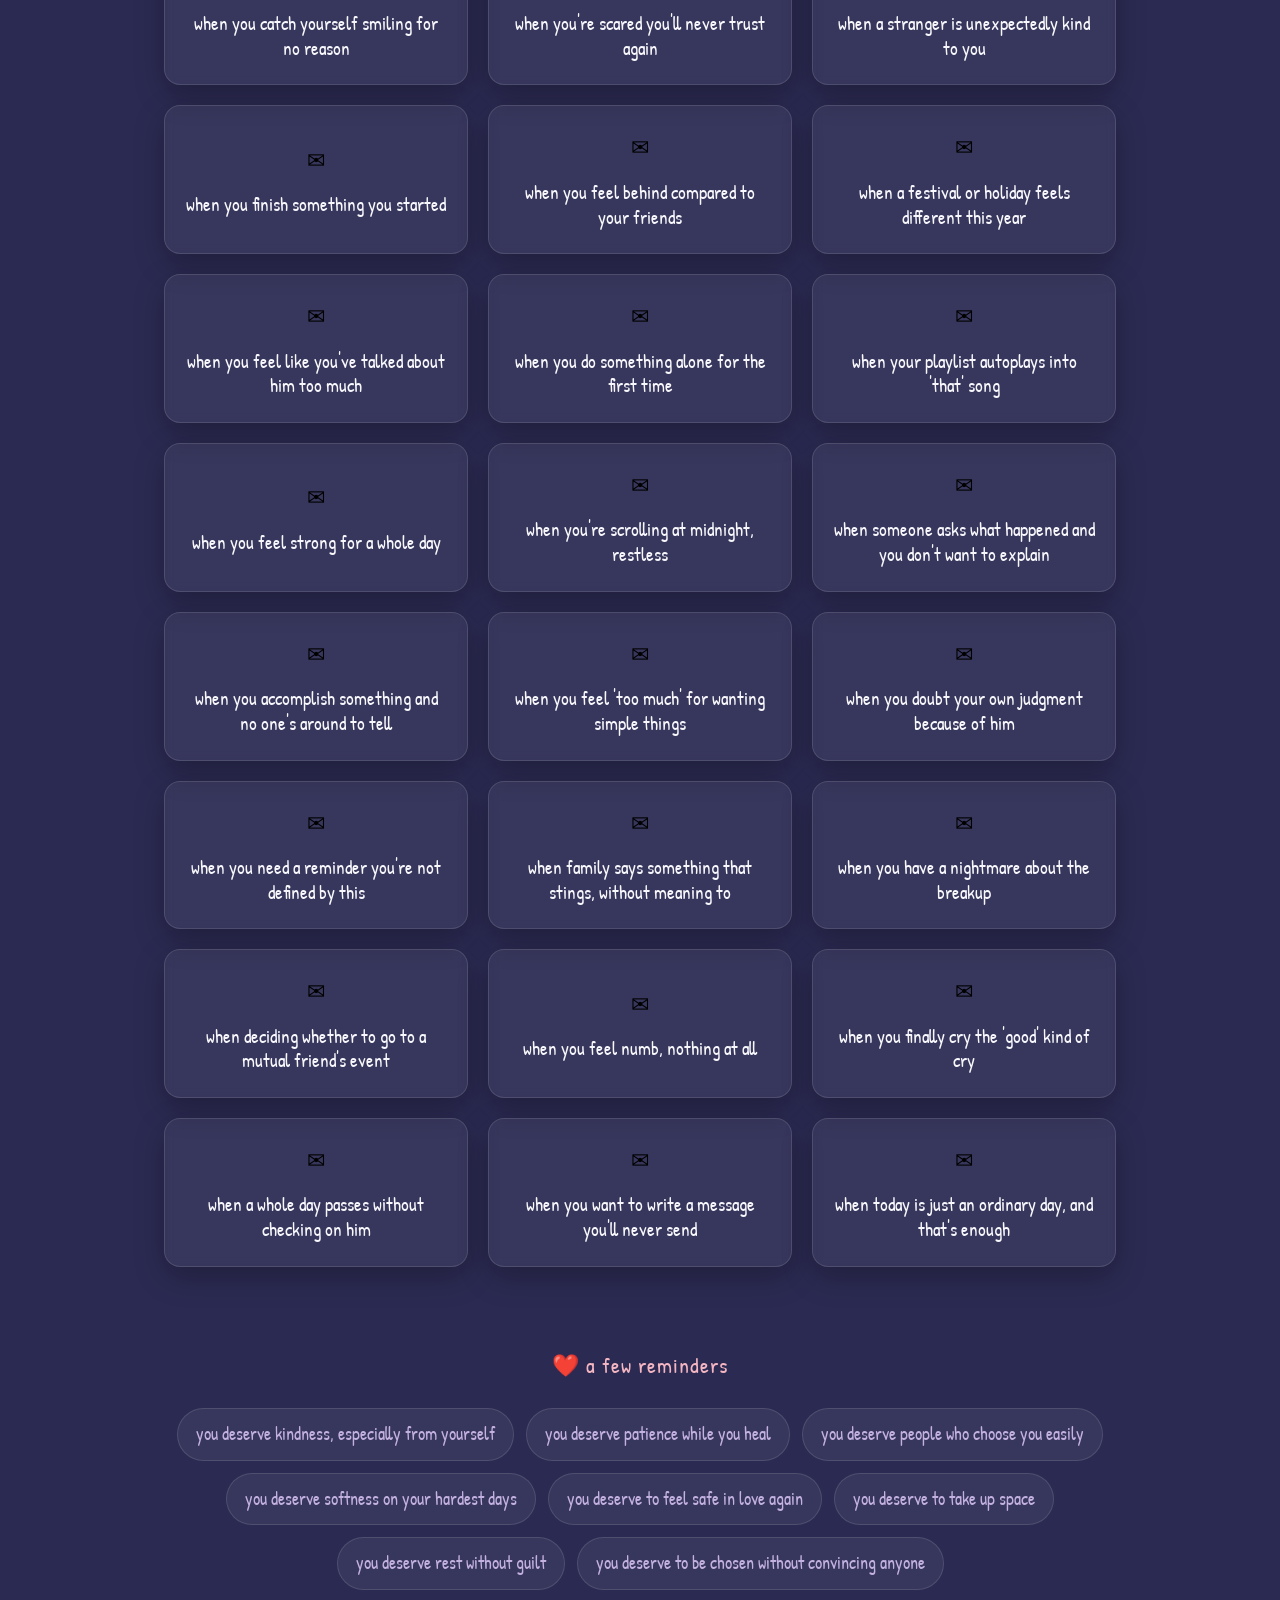
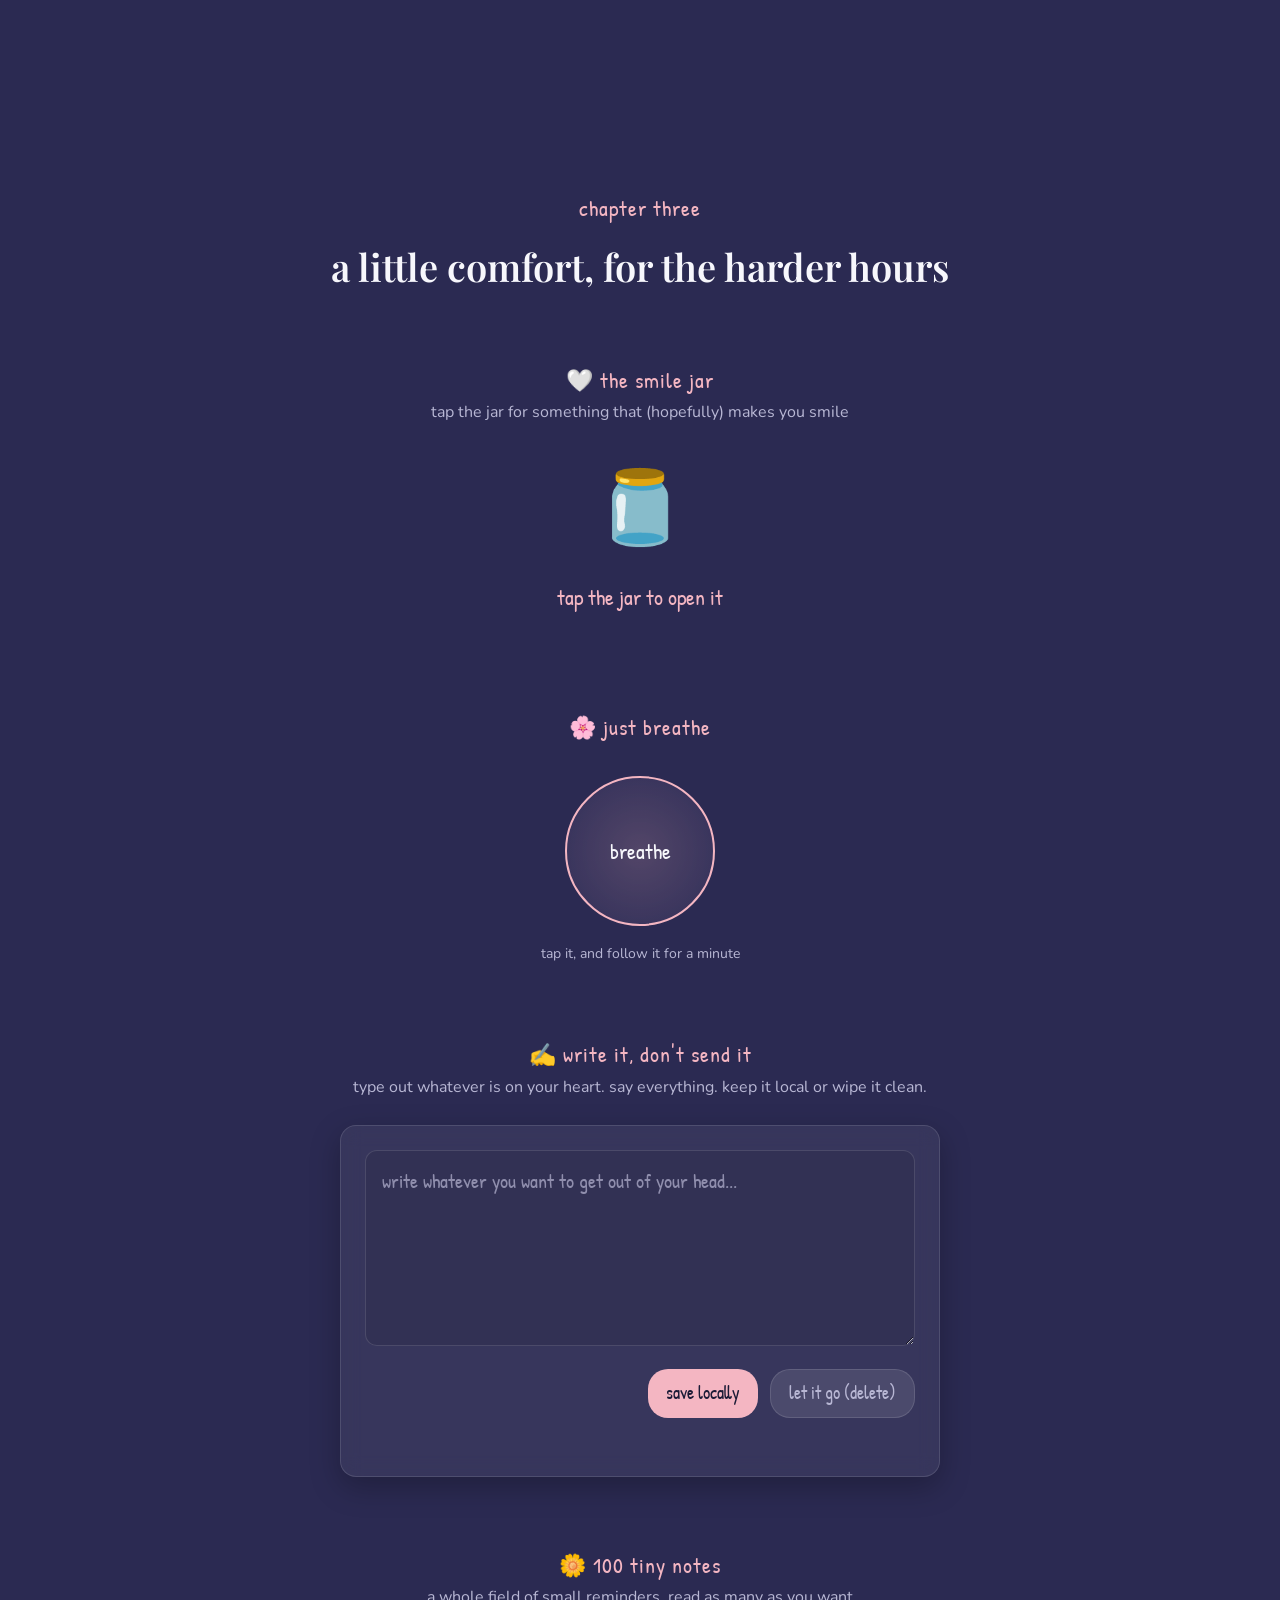
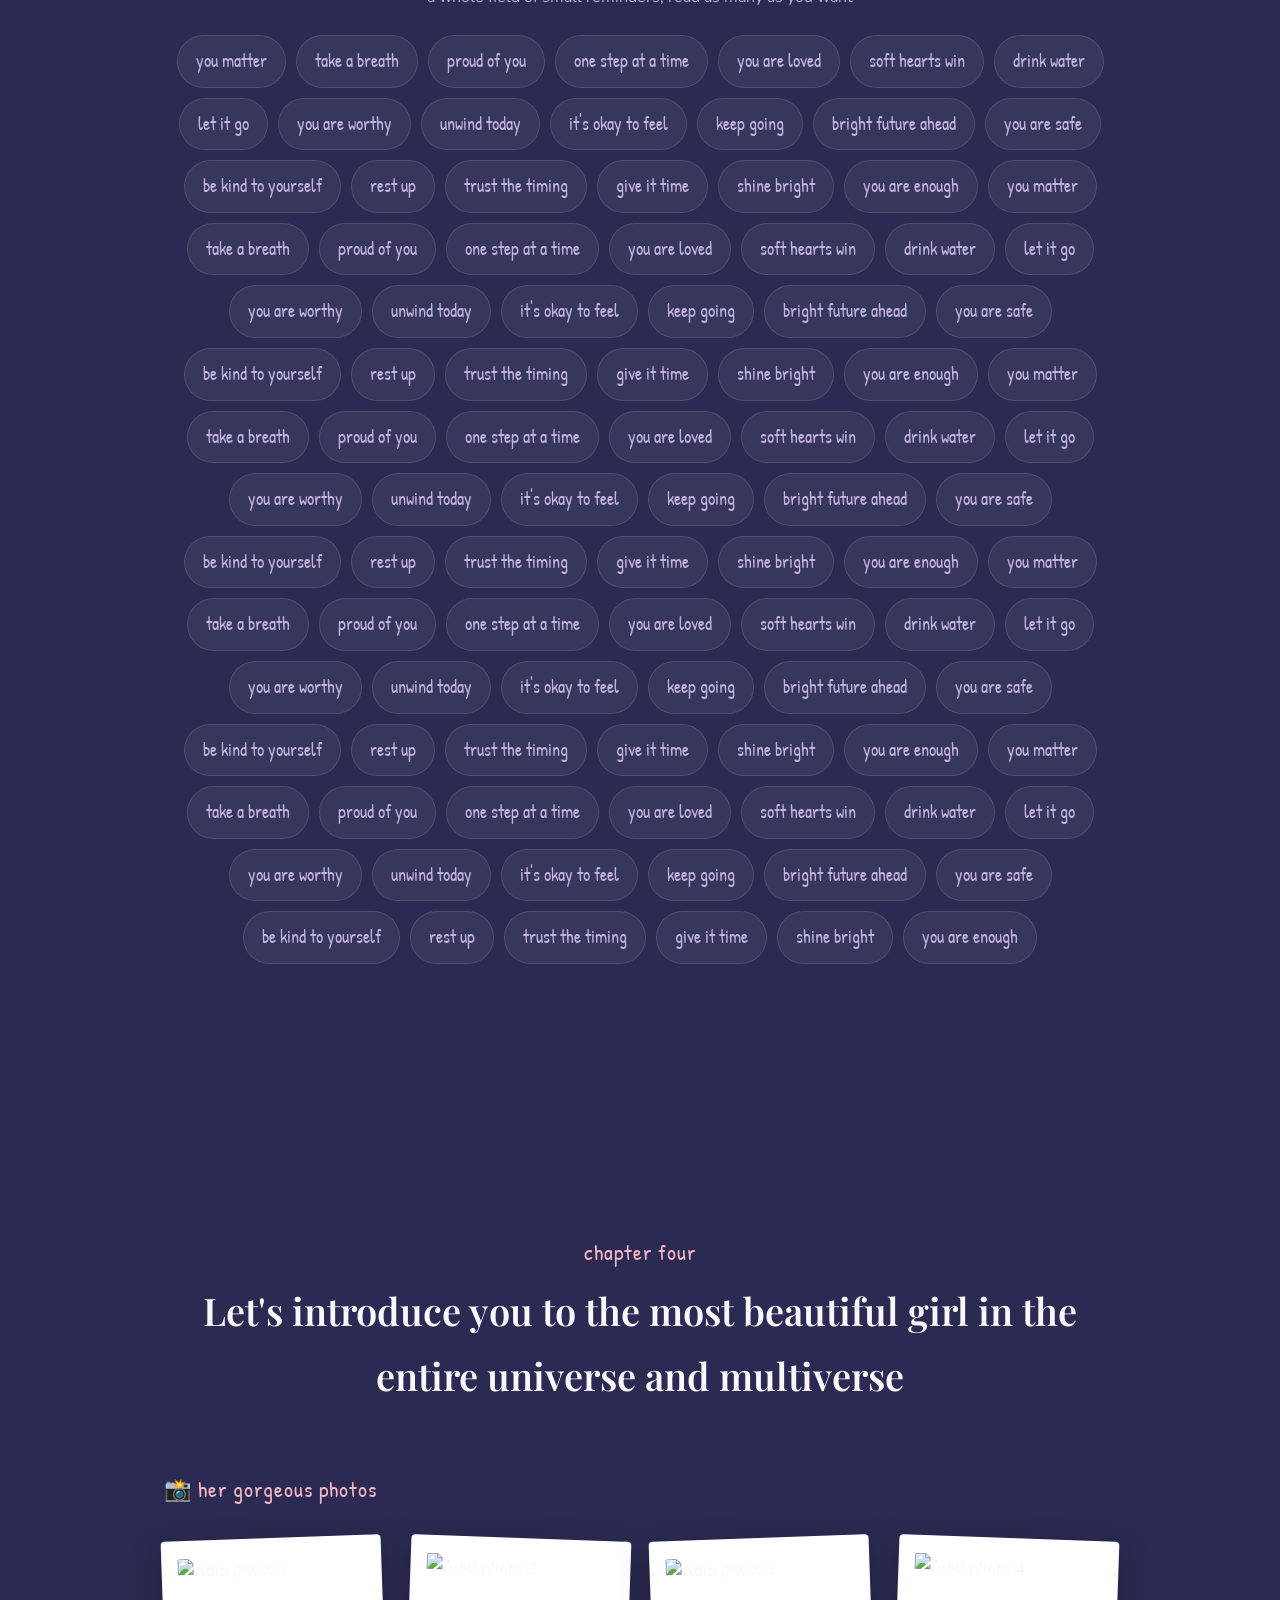
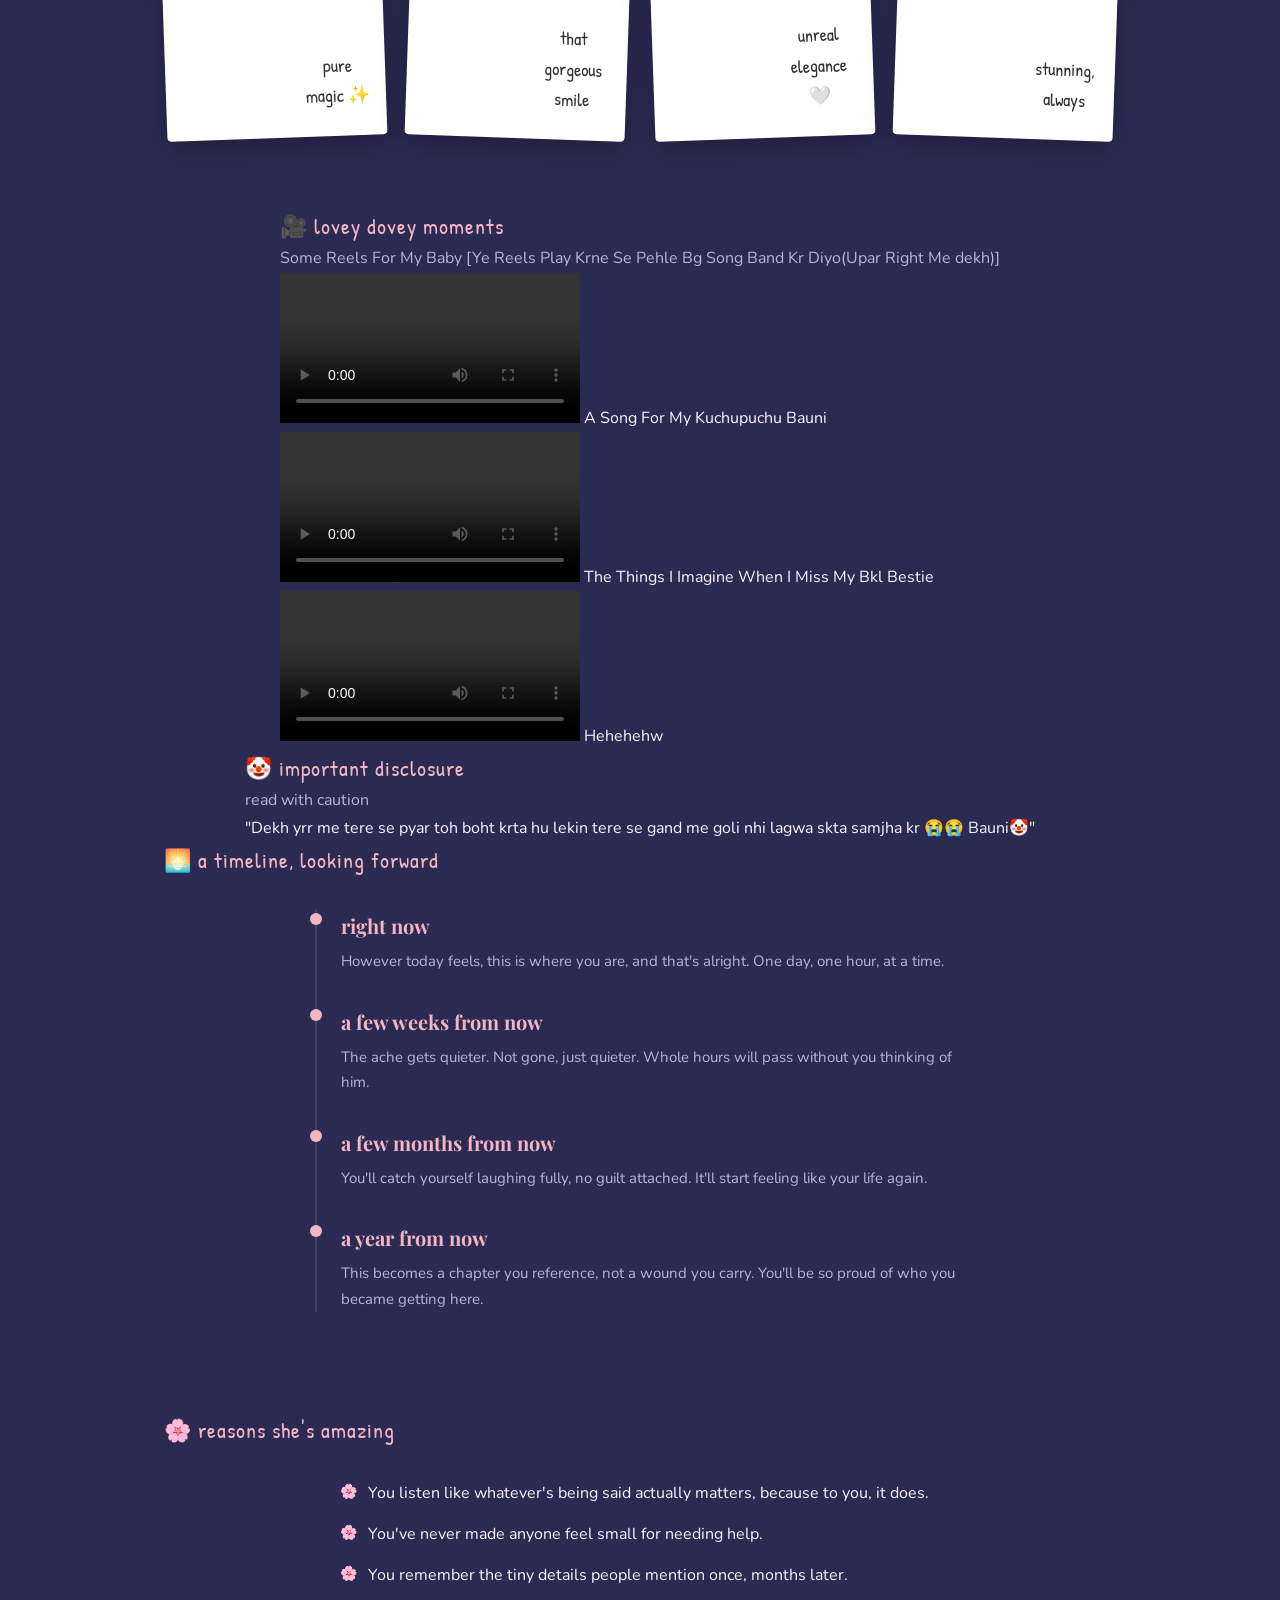
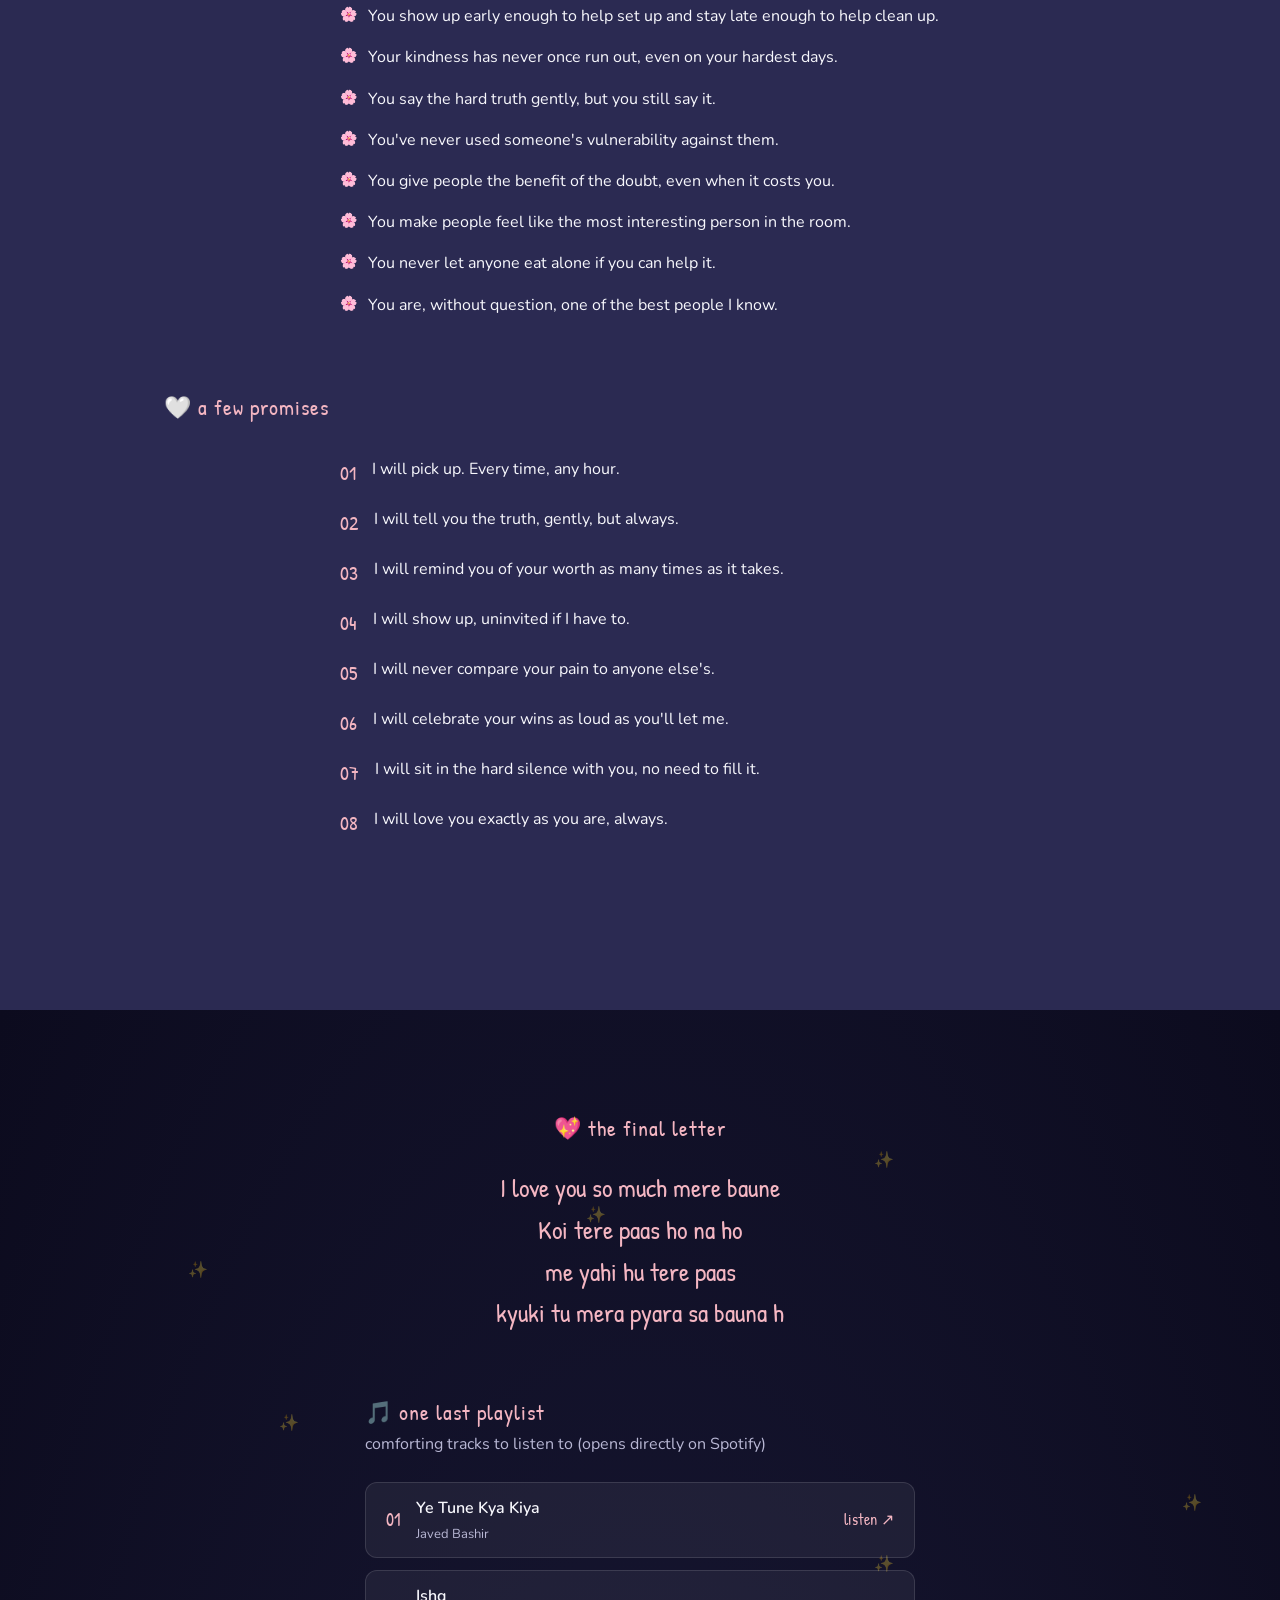
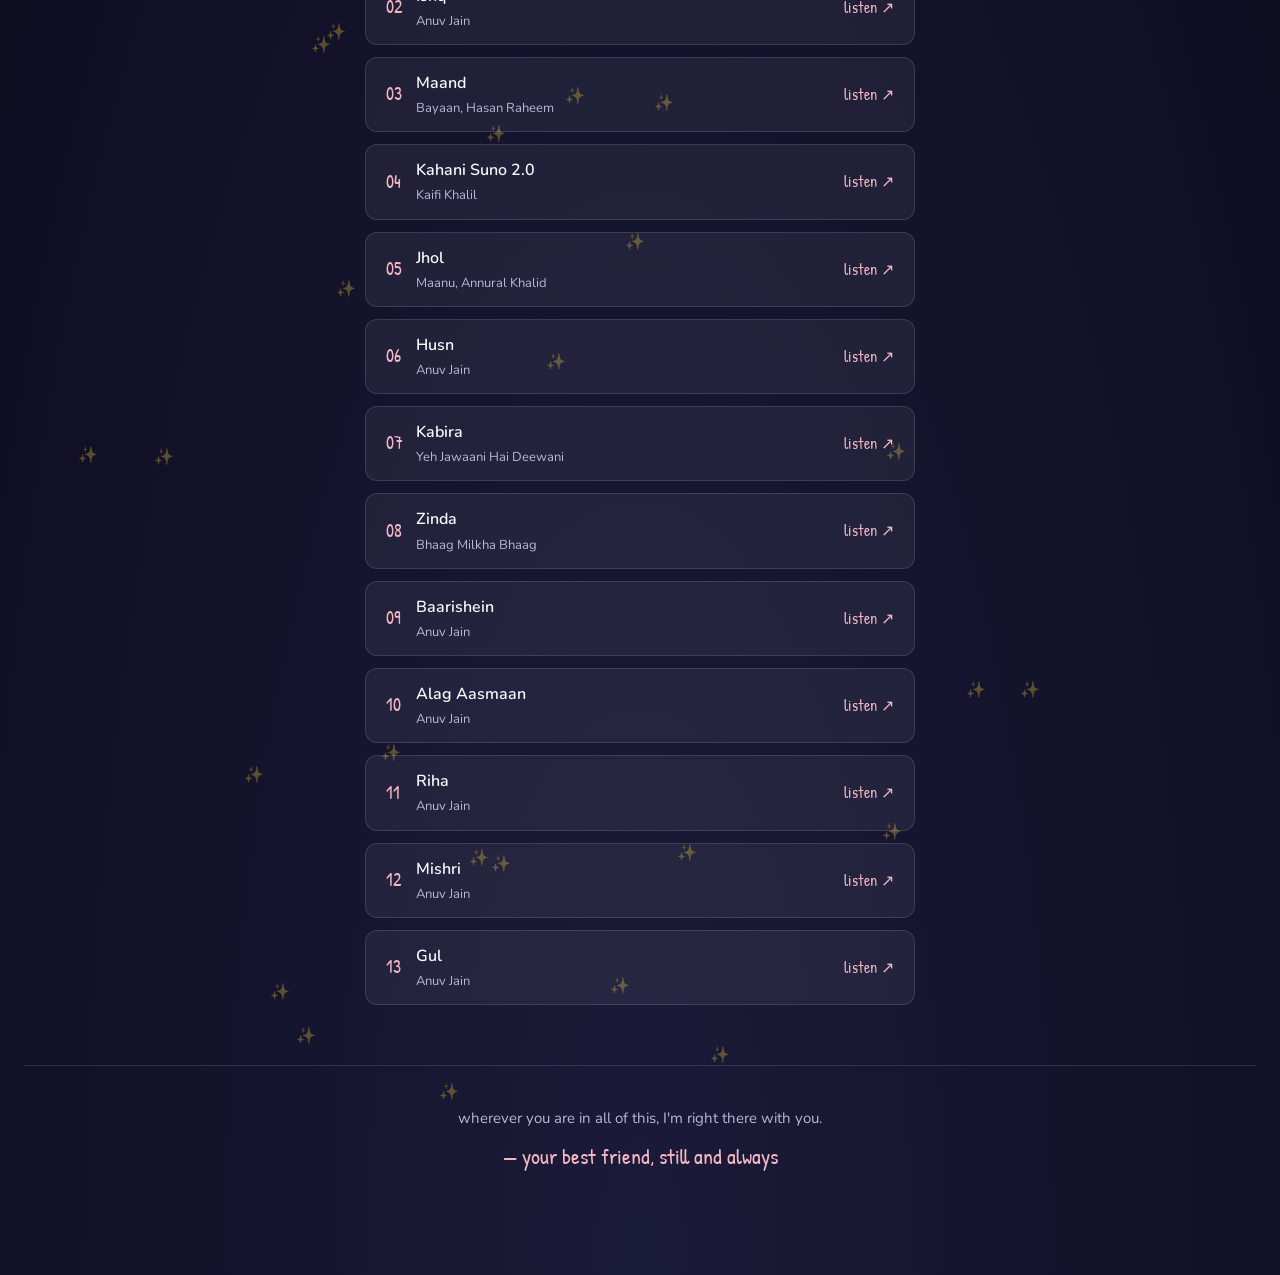
==== commit d28c9bb9: "Update index.html" ====
--- a/index.html
+++ b/index.html
@@ -16,36 +16,26 @@
 </head>
 <body class="night-theme">
 
-
 <!-- ========================= -->
 <!-- Password Lock Screen -->
 <!-- ========================= -->
-
 <div id="lockScreen">
-
     <div class="lock-card">
-
         <h1>🌸</h1>
-
         <h2>
-            Apna Nickname likh
+            Apna Nickname likh<br>
             vohi h password
         </h2>
-
         <input
             type="password"
             id="passwordInput"
             placeholder="Enter Password"
         >
-
         <button id="unlockButton">
             🤍 Unlock
         </button>
-
         <p id="wrongPassword"></p>
-
-    </div>
-
+    </div>
 </div>
 
 <!-- Ambient Soft Animations Canvas (Petals & Sparkles) -->
@@ -294,20 +284,70 @@
 
   <div class="chapter-heading reveal">
     <p class="section-eyebrow">chapter four</p>
-    <h2 class="section-title">us, and everything ahead of you</h2>
-  </div>
-
-  <!-- SCRAPBOOK -->
+    <h2 class="section-title">Let's introduce you to the most beautiful girl in the entire universe and multiverse</h2>
+  </div>
+
+  <!-- BEST FRIEND PHOTOS (POLAROID GRID WITH .jpeg SUPPORT) -->
   <div class="scrapbook-block reveal">
-    <p class="section-eyebrow">📸 a small scrapbook</p>
-    <p class="section-sub">placeholders for now — drop real photos into an /images folder and swap them in</p>
+    <p class="section-eyebrow">📸 her gorgeous photos</p>
+    <p class="section-sub">  </p>
     <div class="scrapbook-grid">
-      <div class="polaroid polaroid-1"><span class="polaroid-caption">that ridiculous road trip</span></div>
-      <div class="polaroid polaroid-2"><span class="polaroid-caption">the night we stayed up till 4am</span></div>
-      <div class="polaroid polaroid-3"><span class="polaroid-caption">our very questionable cooking experiment</span></div>
-      <div class="polaroid polaroid-4"><span class="polaroid-caption">the concert we screamed every word at</span></div>
-      <div class="polaroid polaroid-5"><span class="polaroid-caption">every terrible photo booth strip, ever</span></div>
-      <div class="polaroid polaroid-6"><span class="polaroid-caption">just an ordinary Tuesday, and it was perfect</span></div>
+      <div class="polaroid polaroid-1">
+        <img src="photo1.jpeg" alt="Aditi photo 1" style="width:100%; height:150px; object-fit:cover; border-radius:2px; margin-bottom:8px;">
+        <span class="polaroid-caption">pure magic ✨</span>
+      </div>
+      <div class="polaroid polaroid-2">
+        <img src="photo2.jpeg" alt="Aditi photo 2" style="width:100%; height:150px; object-fit:cover; border-radius:2px; margin-bottom:8px;">
+        <span class="polaroid-caption">that gorgeous smile</span>
+      </div>
+      <div class="polaroid polaroid-3">
+        <img src="photo3.jpeg" alt="Aditi photo 3" style="width:100%; height:150px; object-fit:cover; border-radius:2px; margin-bottom:8px;">
+        <span class="polaroid-caption">unreal elegance 🤍</span>
+      </div>
+      <div class="polaroid polaroid-4">
+        <img src="photo4.jpeg" alt="Aditi photo 4" style="width:100%; height:150px; object-fit:cover; border-radius:2px; margin-bottom:8px;">
+        <span class="polaroid-caption">stunning, always</span>
+      </div>
+    </div>
+  </div>
+
+  <!-- LOVEY DOVEY VIDEOS SECTION -->
+  <div class="videos-block reveal">
+    <p class="section-eyebrow">🎥 lovey dovey moments</p>
+    <p class="section-sub">Some Reels For My Baby [Ye Reels Play Krne Se Pehle Bg Song Band Kr Diyo(Upar Right Me dekh)]</p>
+    <div class="videos-grid">
+      <div class="video-card">
+        <video controls preload="metadata">
+          <source src="video1.mp4" type="video/mp4">
+          Your browser does not support video playback.
+        </video>
+        <span class="video-caption">A Song For My Kuchupuchu Bauni </span>
+      </div>
+      <div class="video-card">
+        <video controls preload="metadata">
+          <source src="video2.mp4" type="video/mp4">
+          Your browser does not support video playback.
+        </video>
+        <span class="video-caption">The Things I Imagine When I Miss My Bkl Bestie </span>
+      </div>
+      <div class="video-card">
+        <video controls preload="metadata">
+          <source src="video3.mp4" type="video/mp4">
+          Your browser does not support video playback.
+        </video>
+        <span class="video-caption">Hehehehw</span>
+      </div>
+    </div>
+  </div>
+
+  <!-- FUNNY CONFESSION SECTION -->
+  <div class="confession-block reveal">
+    <p class="section-eyebrow">🤡 important disclosure</p>
+    <p class="section-sub">read with caution</p>
+    <div class="confession-card">
+      <p class="confession-text">
+        "Dekh yrr me tere se pyar toh boht krta hu lekin tere se gand me goli nhi lagwa skta samjha kr 😭😭 Bauni🤡"
+      </p>
     </div>
   </div>
 
